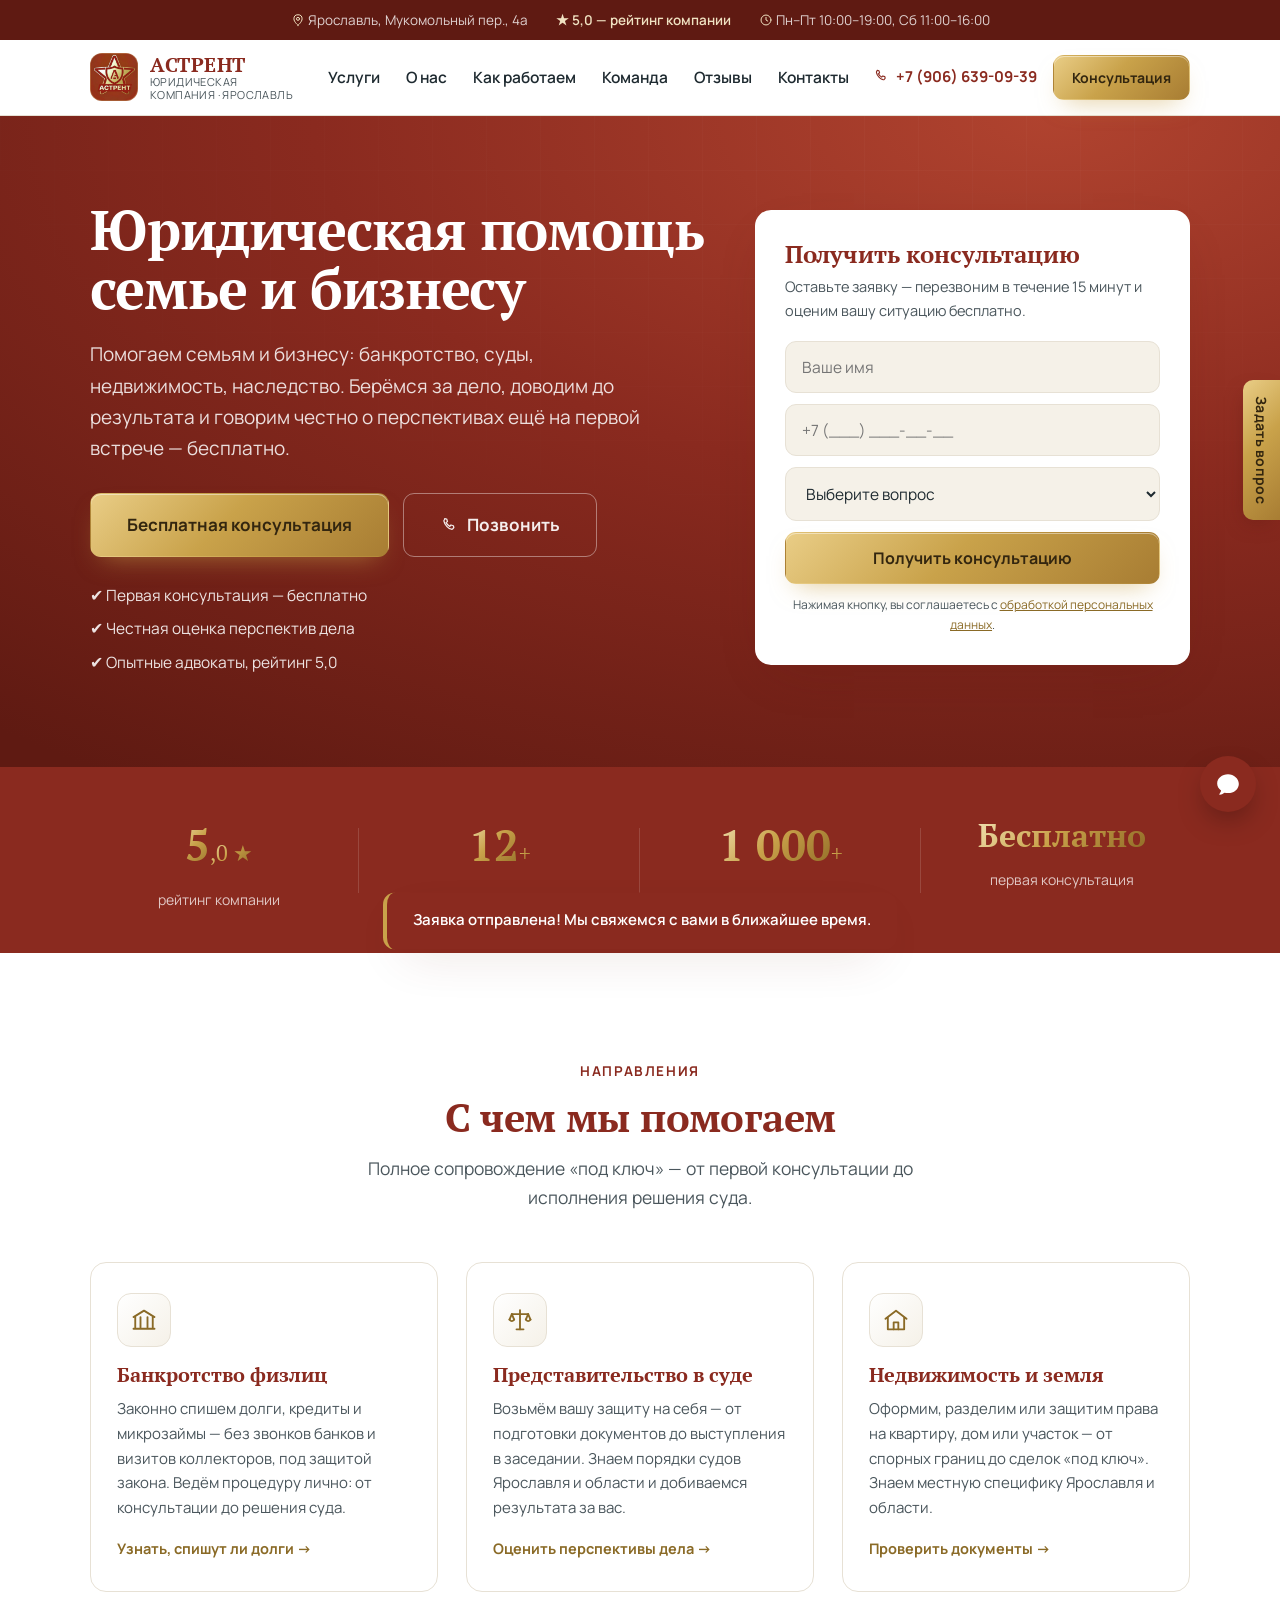
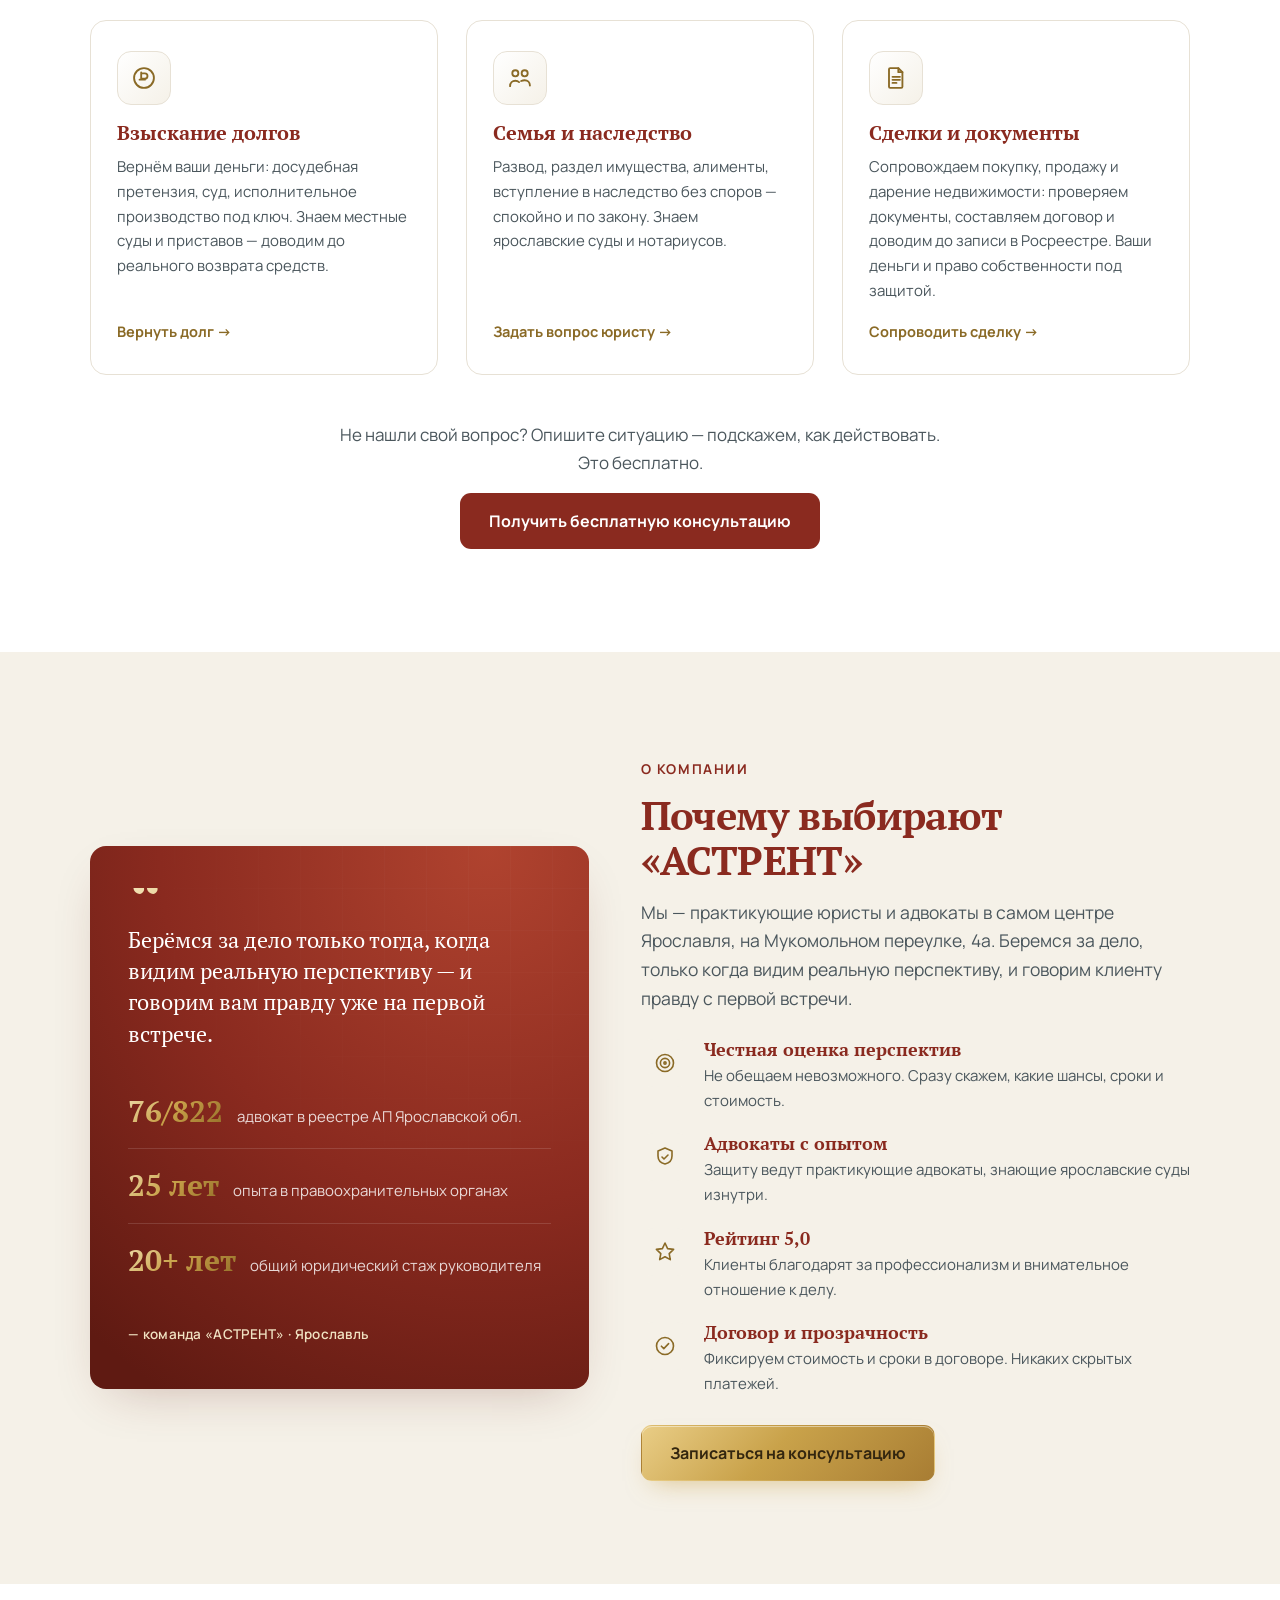
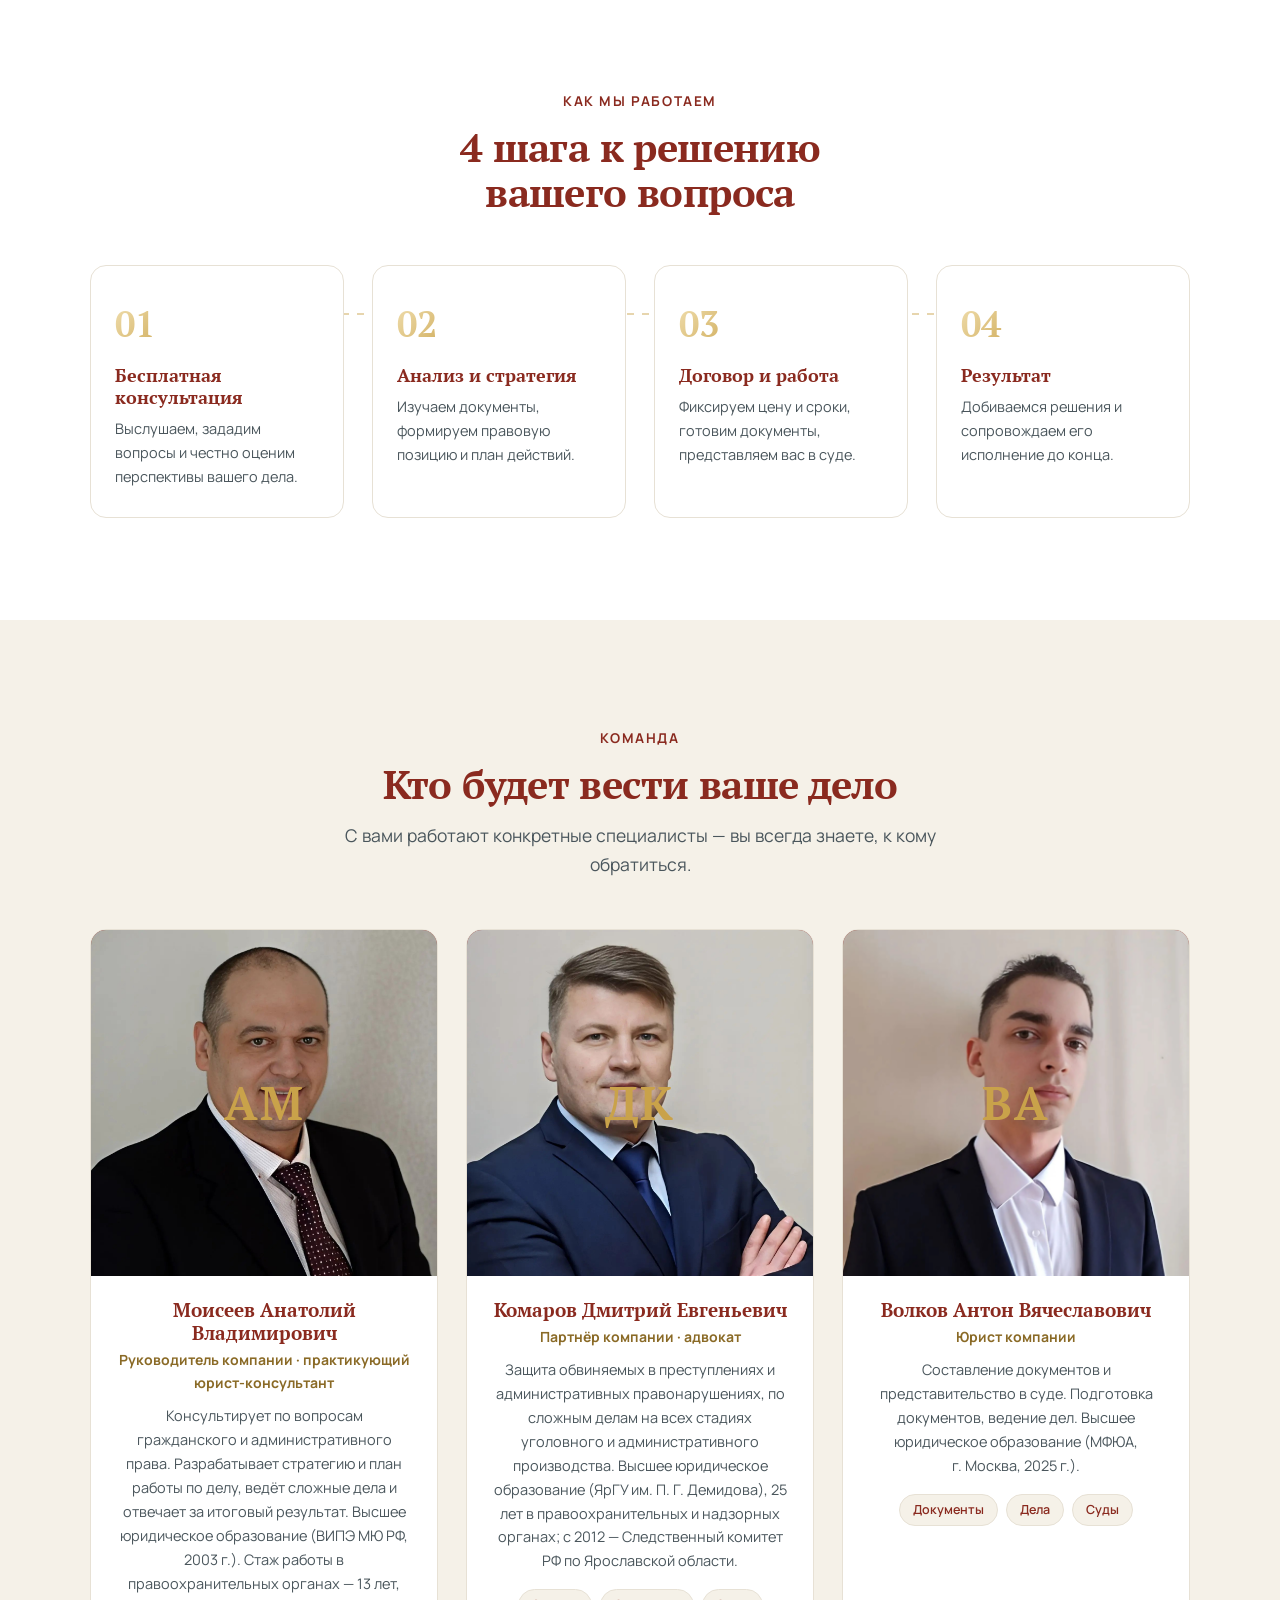
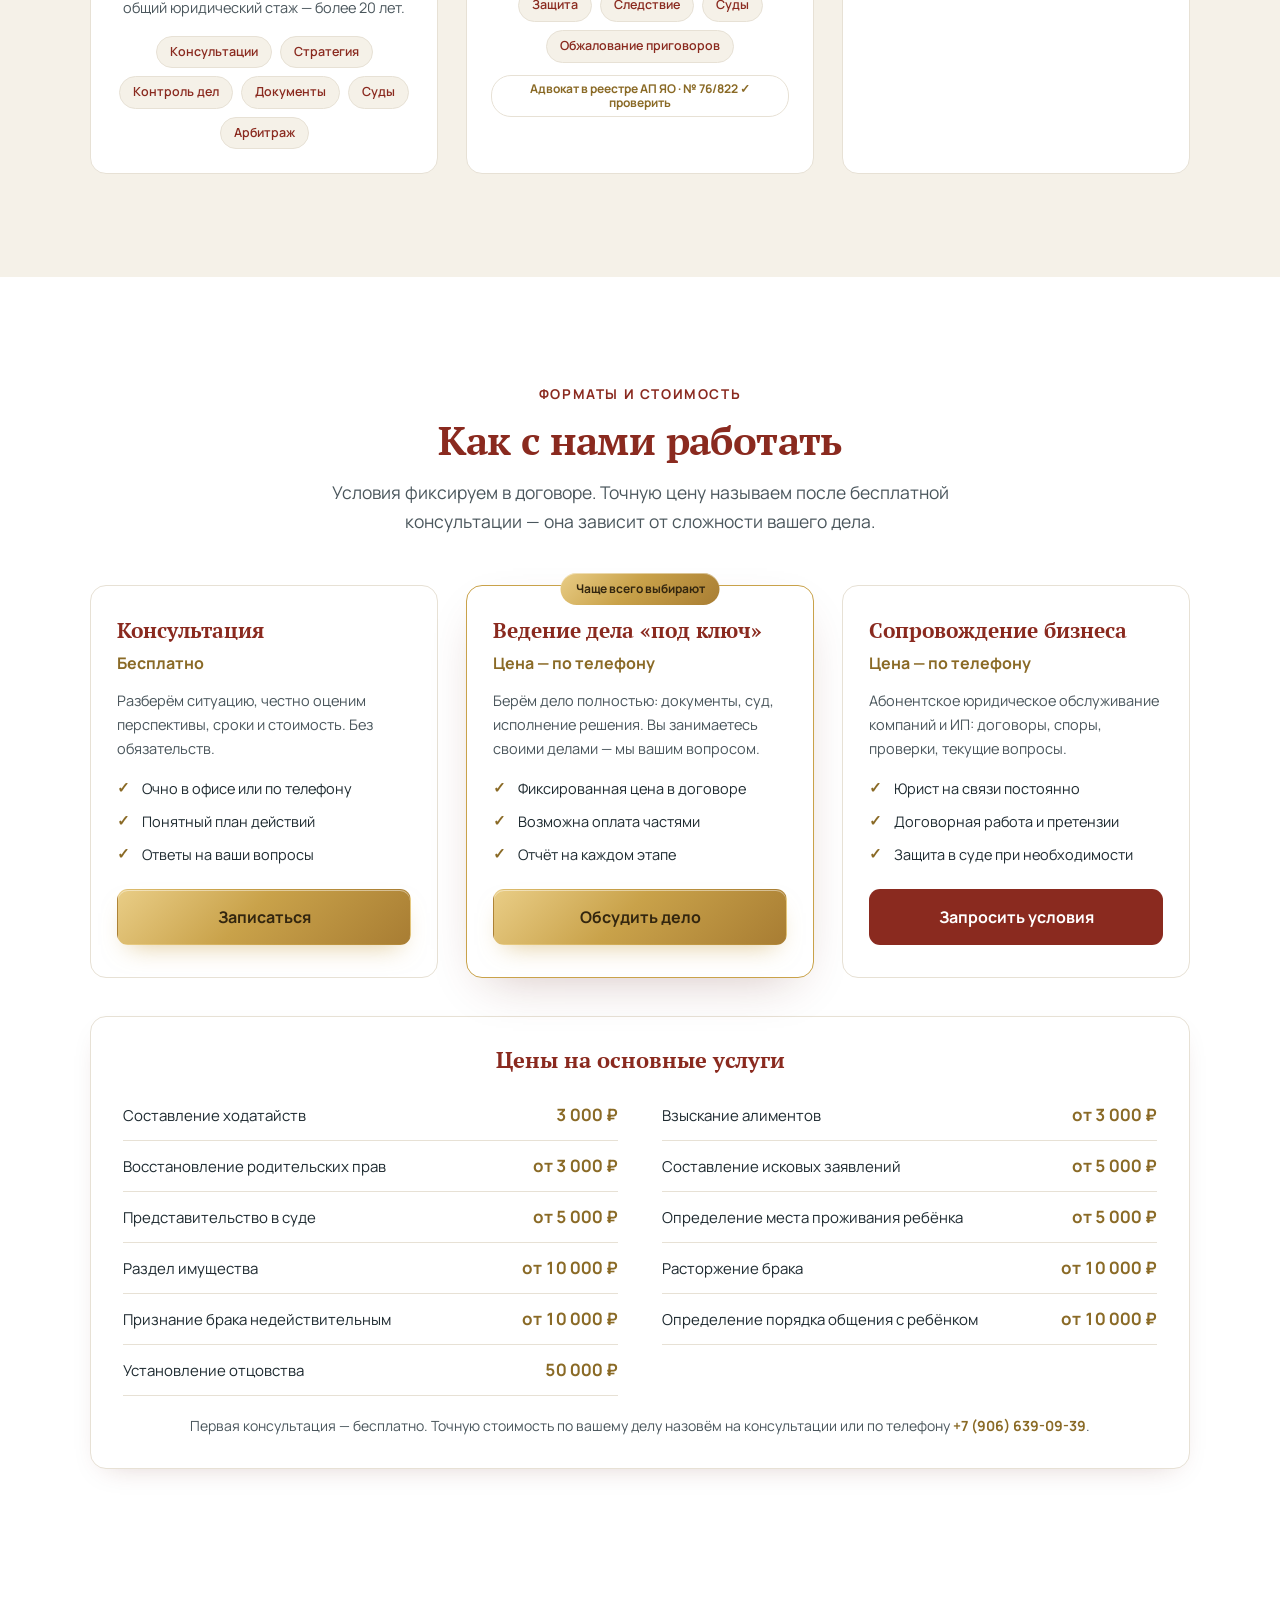
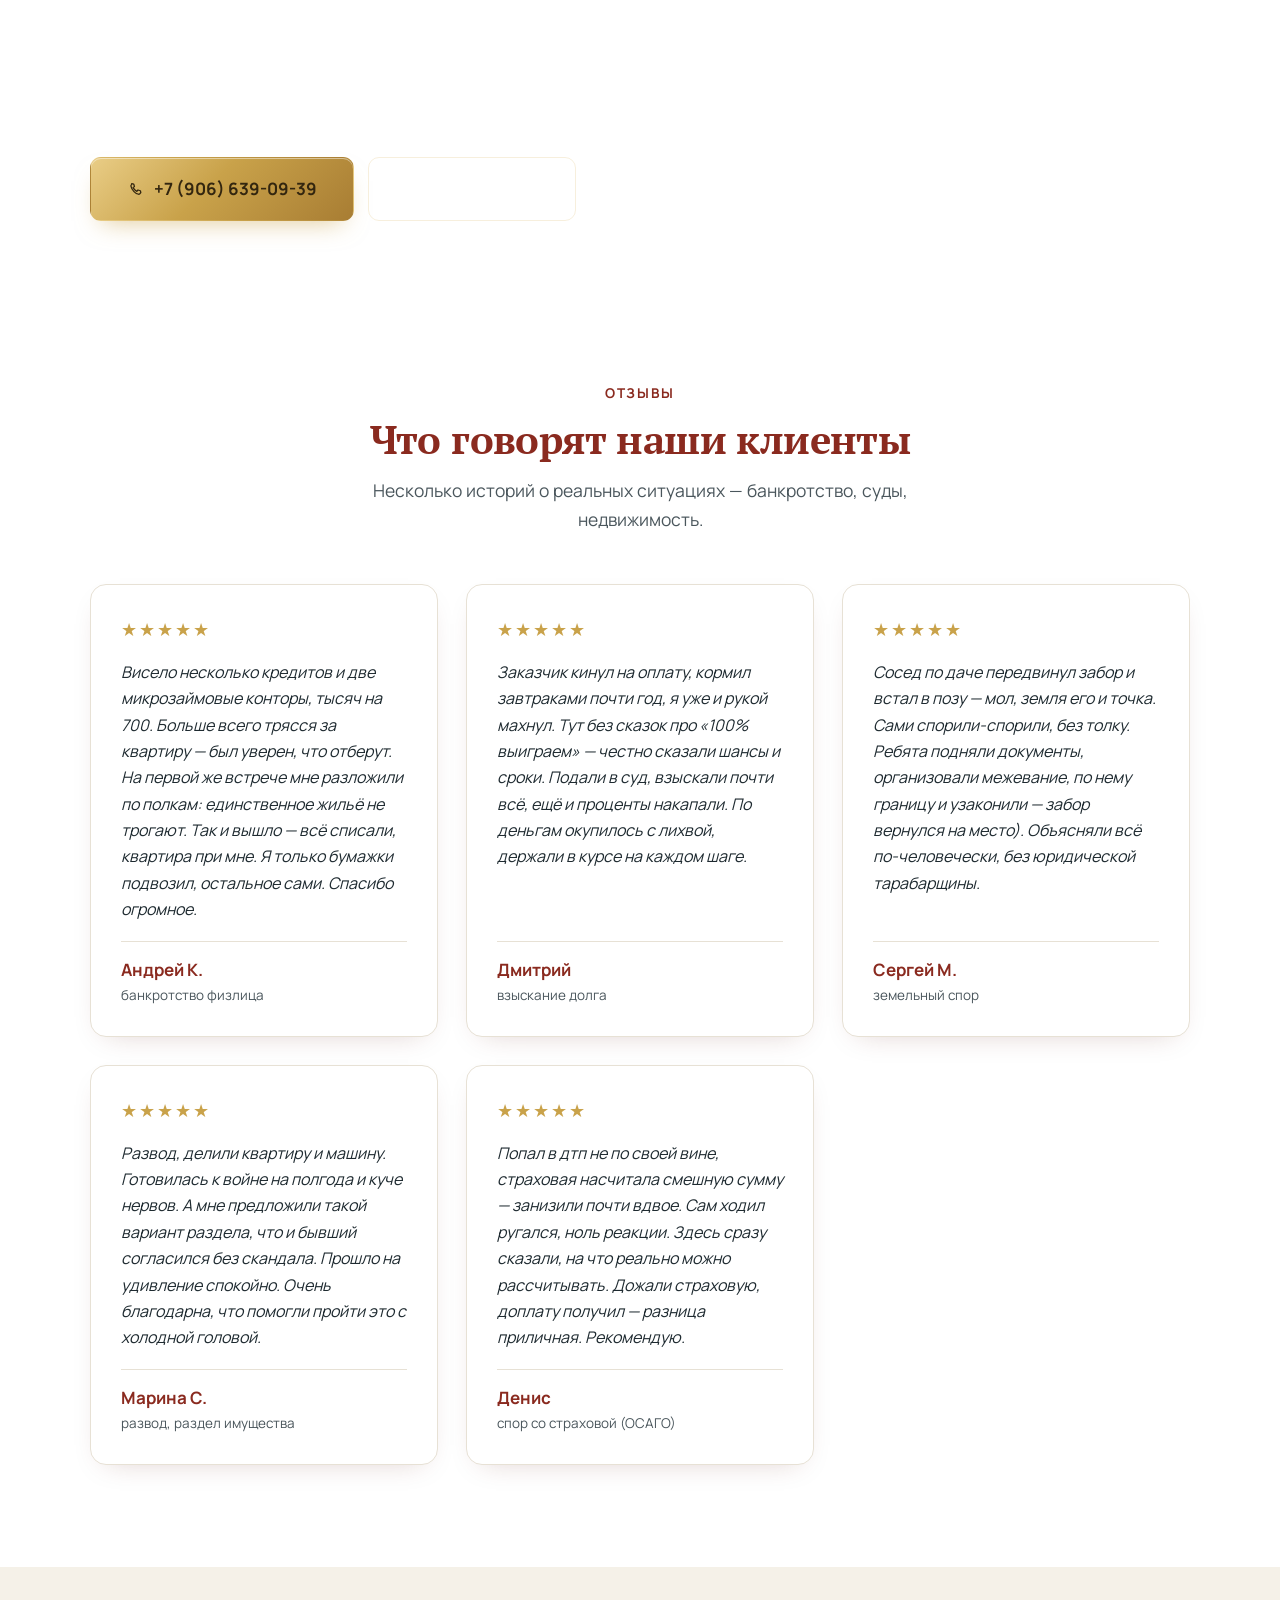
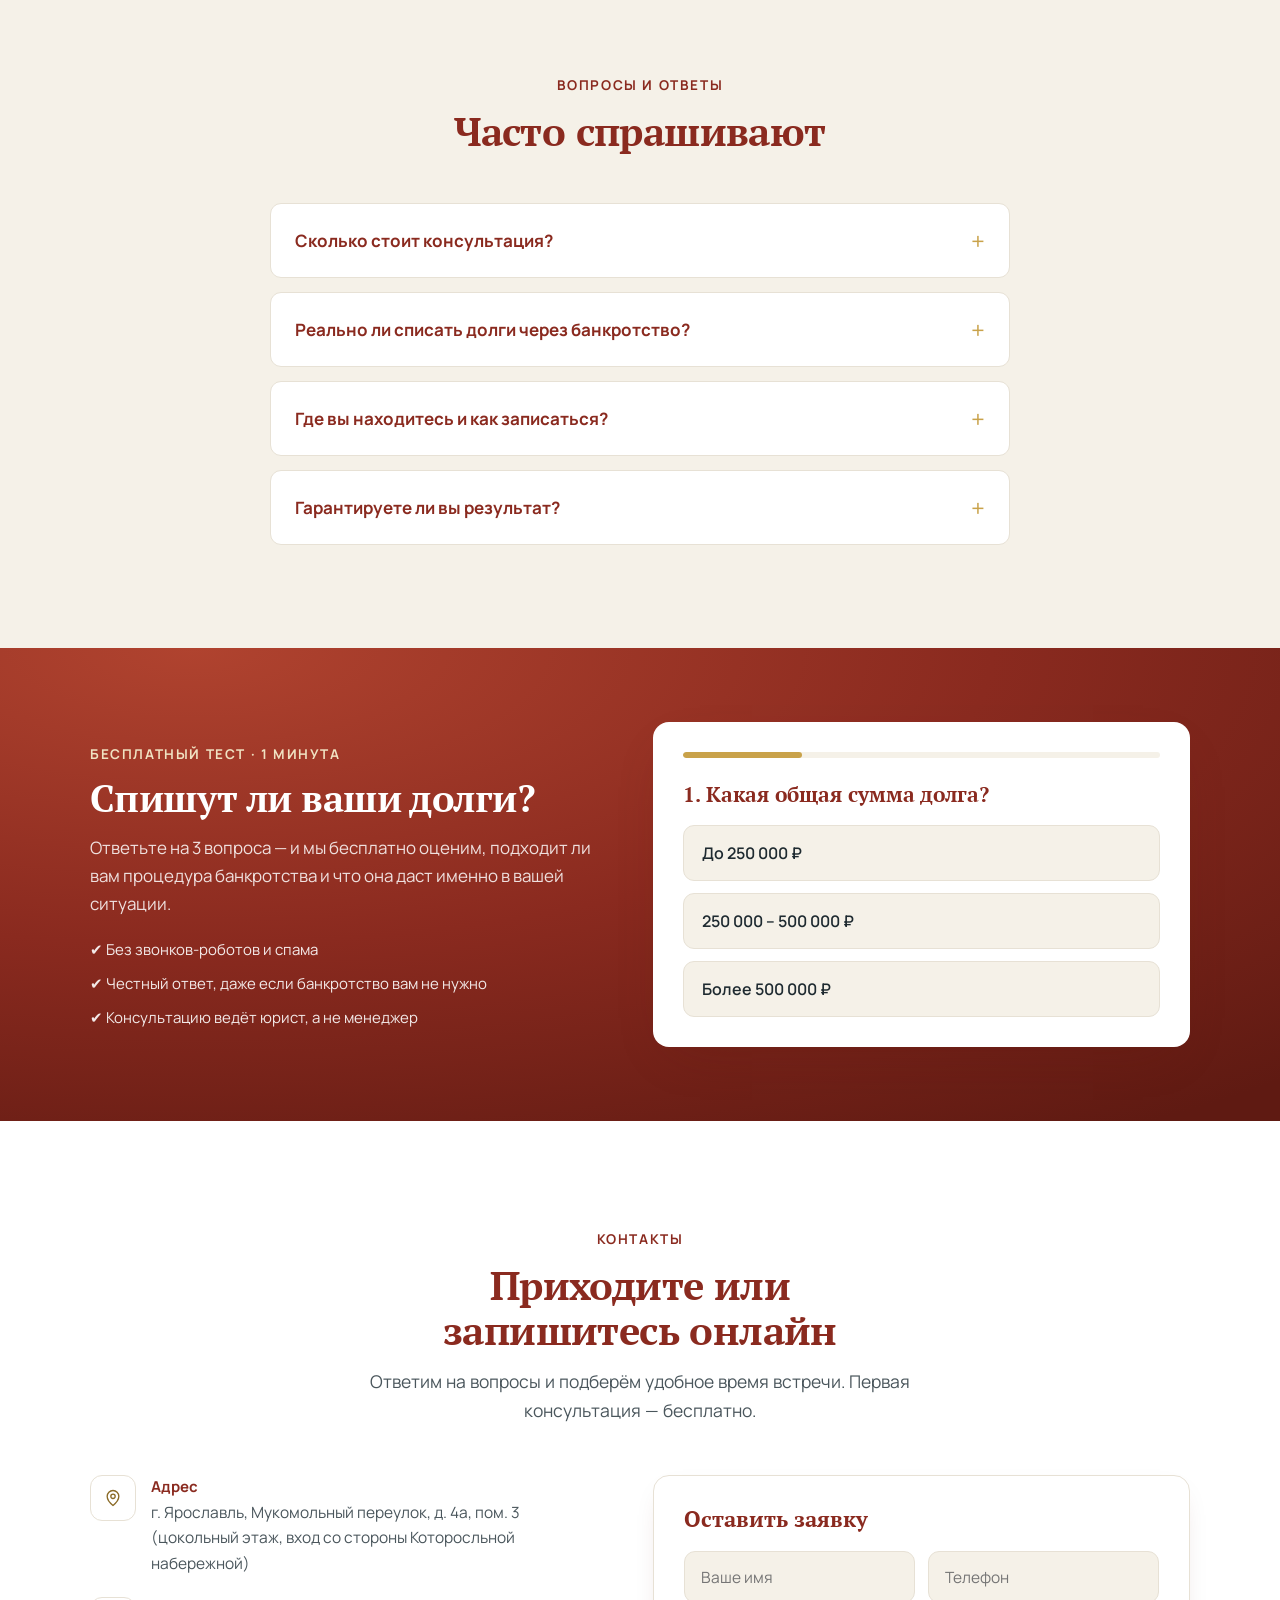
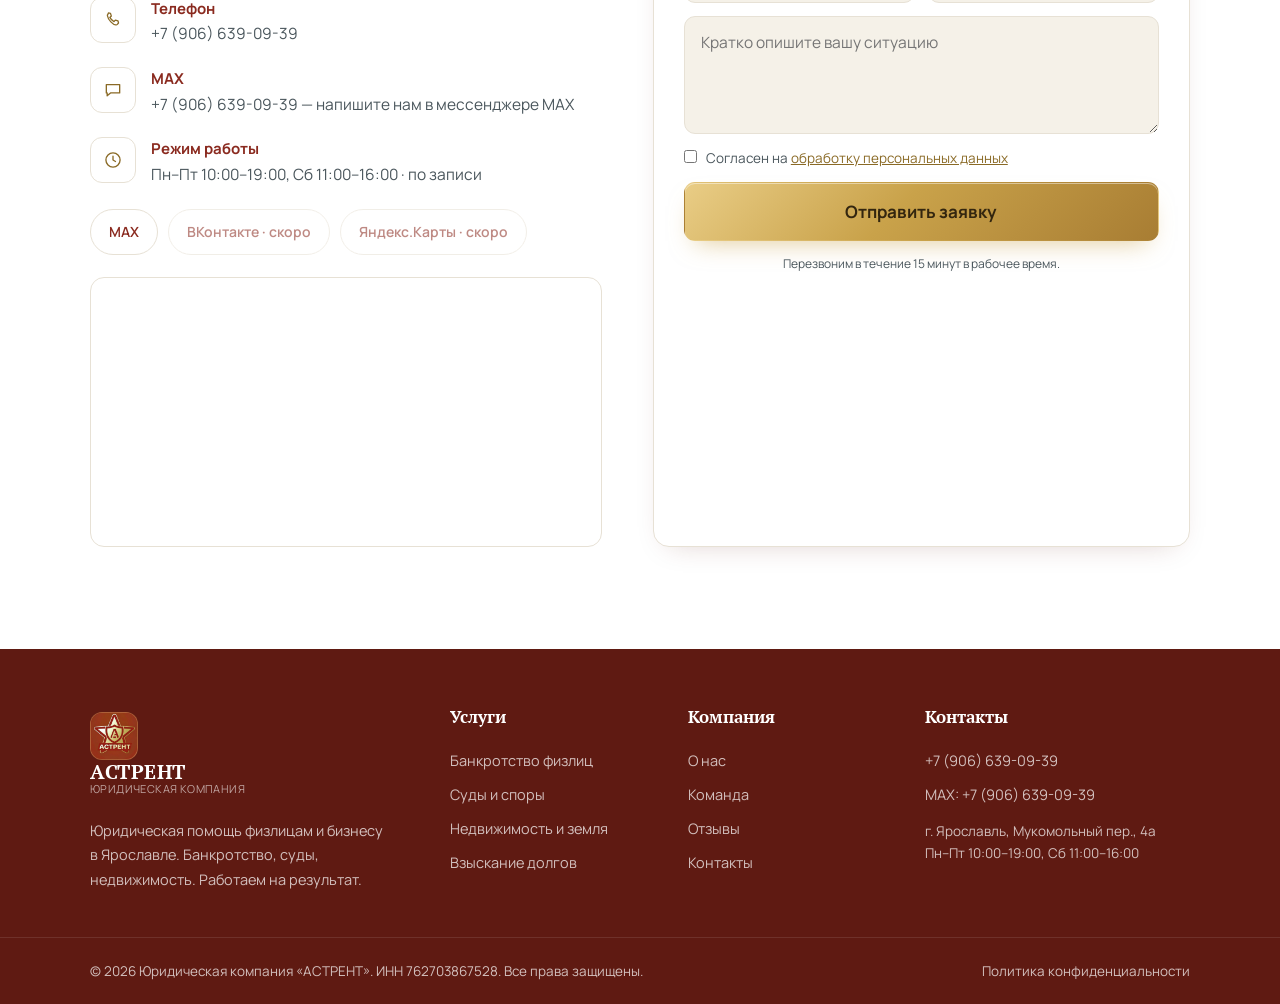
==== astrent.html @ 70c85481 "FAQ-микроразметка расширена до 8 вопросов (расширенный сниппет)" ====
<!DOCTYPE html>
<html lang="ru">
<head>
  <meta charset="UTF-8" />
  <meta name="viewport" content="width=device-width, initial-scale=1.0" />
  <title>АСТРЕНТ — Юридическая компания в Ярославле | Банкротство, суды, недвижимость</title>
  <meta name="description" content="Юридическая компания «АСТРЕНТ», Ярославль, Мукомольный пер., 4а. Банкротство физлиц, суды, недвижимость и земля. Рейтинг 5,0. Бесплатная консультация — звоните +7 (906) 639-09-39." />
  <meta name="keywords" content="юрист Ярославль, адвокат Ярославль, банкротство физических лиц Ярославль, юридическая компания АСТРЕНТ, Мукомольный переулок 4а, Которосльная набережная, юрист по недвижимости, земельные споры" />

  <meta property="og:title" content="АСТРЕНТ — Юридическая компания в Ярославле" />
  <meta property="og:description" content="Банкротство, суды, недвижимость. Рейтинг 5,0. Бесплатная консультация: +7 (906) 639-09-39." />
  <meta property="og:type" content="website" />
  <meta property="og:locale" content="ru_RU" />
  <meta property="og:site_name" content="АСТРЕНТ" />
  <meta name="theme-color" content="#8a2a1f" />
  <meta property="og:image" content="https://alamangart0011.github.io/reshenie-pro100/images/logo.png" />
  <meta property="og:url" content="https://alamangart0011.github.io/reshenie-pro100/" />
  <link rel="canonical" href="https://alamangart0011.github.io/reshenie-pro100/" />

  <link rel="icon" type="image/png" href="images/logo.png" />

  <link rel="preconnect" href="https://fonts.googleapis.com" />
  <link rel="preconnect" href="https://fonts.gstatic.com" crossorigin />
  <link href="https://fonts.googleapis.com/css2?family=PT+Serif:wght@400;700&family=Manrope:wght@400;500;600;700;800&display=swap" rel="stylesheet" />

  <style>
/* ============================================================
   АСТРЕНТ — юридическая компания, Ярославль
   Палитра: фирменный бордово-кирпичный + золото + тёплый айвори.
   Глубокий тон бренда (логотип-звезда), премиальный, не «кричащий».
   ============================================================ */

:root{
  --navy:#8a2a1f;        /* фирменный бордово-кирпичный (АСТРЕНТ) */
  --navy-2:#a5392a;      /* светлее, для градиентов */
  --navy-deep:#5f1a12;   /* самый тёмный */
  --gold:#c9a24a;        /* приглушённая латунь (акцент) */
  --gold-2:#8a6a26;      /* латунь темнее, hover */
  --gold-soft:#f0e2c2;   /* светлая латунь для текста на тёмном */
  --ink:#1e2a30;         /* тёплый тёмно-графитовый текст */
  --muted:#5d6b72;       /* приглушённый текст */
  --line:#e7e1d5;        /* тёплые разделители */
  --bg:#ffffff;
  --bg-alt:#f5f1e8;      /* тёплый айвори — мягкий для глаз */
  --max:#8a2a1f;         /* мессенджер MAX (МАХ) */
  --max-2:#5f1a12;
  --vk:#8a2a1f;          /* ВКонтакте */
  --radius:16px;
  --radius-sm:11px;
  --shadow:0 18px 50px -22px rgba(18,58,75,.30);
  --shadow-sm:0 10px 28px -16px rgba(18,58,75,.28);
  --container:1180px;
  --ease:cubic-bezier(.22,.61,.36,1);
}

*,*::before,*::after{box-sizing:border-box;margin:0;padding:0;}
html{scroll-behavior:smooth;scroll-padding-top:96px;}
body{
  font-family:'Manrope',-apple-system,BlinkMacSystemFont,'Segoe UI',Roboto,sans-serif;
  color:var(--ink);background:var(--bg);line-height:1.65;font-size:17px;
  -webkit-font-smoothing:antialiased;
}
img{max-width:100%;display:block;}
a{color:inherit;text-decoration:none;}
ul{list-style:none;}
.container{width:100%;max-width:var(--container);margin:0 auto;padding:0 24px;}
h1,h2,h3,h4{font-family:'PT Serif',Georgia,serif;line-height:1.22;color:var(--navy);font-weight:700;}
.accent{color:var(--gold);}

/* ============ Кнопки ============ */
.btn{
  display:inline-flex;align-items:center;justify-content:center;gap:9px;
  font-family:'Manrope',sans-serif;font-weight:700;font-size:16px;
  padding:14px 28px;border-radius:var(--radius-sm);border:1.5px solid transparent;
  cursor:pointer;transition:.25s var(--ease);white-space:nowrap;text-align:center;
}
.btn--gold{background:var(--gold);color:#33260f;box-shadow:0 12px 26px -12px rgba(194,149,79,.75);}
.btn--gold:hover{background:var(--gold-2);transform:translateY(-2px);}
.btn--navy{background:var(--navy);color:#fff;}
.btn--navy:hover{background:var(--navy-deep);transform:translateY(-2px);}
.btn--ghost{background:transparent;color:#fff;border-color:rgba(255,255,255,.5);}
.btn--ghost:hover{background:rgba(255,255,255,.12);border-color:#fff;}
.btn--max{background:var(--max);color:#fff;}
.btn--max:hover{background:var(--max-2);transform:translateY(-2px);}
.btn--vk{background:#0077ff;color:#fff;}
.btn--vk:hover{background:#0061d1;transform:translateY(-2px);}
.btn--sm{padding:10px 18px;font-size:14px;}
.btn--lg{padding:17px 36px;font-size:17px;}
.btn--block{width:100%;}

/* ============ Топ-полоса ============ */
.topbar{background:var(--navy-deep);color:rgba(255,255,255,.8);font-size:13.5px;}
.topbar__inner{display:flex;justify-content:center;gap:28px;padding:9px 24px;flex-wrap:wrap;}
.topbar__rating{color:var(--gold-soft);font-weight:600;}

/* ============ Шапка ============ */
.header{position:sticky;top:0;z-index:100;background:rgba(255,255,255,.93);backdrop-filter:saturate(180%) blur(12px);border-bottom:1px solid var(--line);transition:.3s;}
.header.scrolled{box-shadow:0 6px 24px -16px rgba(18,58,75,.5);}
.header__inner{display:flex;align-items:center;justify-content:space-between;gap:24px;padding:13px 24px;}

.logo{display:flex;align-items:center;gap:12px;}
.logo__mark{
  display:grid;place-items:center;width:48px;height:48px;border-radius:12px;
  background:linear-gradient(135deg,var(--navy),var(--navy-2));
  color:var(--gold);font-family:'PT Serif',serif;font-weight:700;font-size:24px;
  border:1px solid rgba(194,149,79,.45);flex-shrink:0;
}
.logo__text{display:flex;flex-direction:column;line-height:1.15;}
.logo__text strong{font-family:'PT Serif',serif;font-size:20px;color:var(--navy);}
.logo__pro{color:var(--gold);letter-spacing:.5px;}
.logo__text small{font-size:11px;color:var(--muted);letter-spacing:.4px;text-transform:uppercase;}
.logo--light .logo__text strong{color:#fff;}
.logo--light .logo__text small{color:rgba(255,255,255,.6);}

.nav{display:flex;gap:26px;}
.nav__link{font-size:15.5px;font-weight:600;color:var(--ink);position:relative;padding:6px 0;transition:.2s;}
.nav__link::after{content:"";position:absolute;left:0;bottom:0;width:0;height:2px;background:var(--gold);transition:.25s var(--ease);}
.nav__link:hover{color:var(--navy);}
.nav__link:hover::after{width:100%;}

.header__actions{display:flex;align-items:center;gap:16px;}
.header__phone{display:flex;align-items:center;gap:7px;font-weight:700;font-size:15px;color:var(--navy);white-space:nowrap;}
.header__phone:hover{color:var(--gold-2);}

.burger{display:none;flex-direction:column;justify-content:center;gap:5px;width:42px;height:42px;background:var(--bg-alt);border:1px solid var(--line);border-radius:10px;cursor:pointer;}
.burger span{display:block;width:20px;height:2px;background:var(--navy);margin:0 auto;transition:.25s;}
.burger.active span:nth-child(1){transform:translateY(7px) rotate(45deg);}
.burger.active span:nth-child(2){opacity:0;}
.burger.active span:nth-child(3){transform:translateY(-7px) rotate(-45deg);}

/* ============ Hero ============ */
.hero{position:relative;color:#fff;overflow:hidden;
  background:radial-gradient(125% 125% at 82% 0%, #b0432f 0%, var(--navy) 46%, var(--navy-deep) 100%);
}
.hero__overlay{position:absolute;inset:0;opacity:.45;
  background-image:
    linear-gradient(rgba(255,255,255,.05) 1px,transparent 1px),
    linear-gradient(90deg,rgba(255,255,255,.05) 1px,transparent 1px);
  background-size:54px 54px;mask-image:radial-gradient(120% 100% at 72% 0%,#000,transparent 75%);
}
.hero__inner{position:relative;display:grid;grid-template-columns:1.2fr .85fr;gap:56px;align-items:center;padding:84px 24px 92px;}
.hero__badge{display:inline-block;background:rgba(194,149,79,.18);border:1px solid rgba(194,149,79,.45);color:var(--gold-soft);padding:7px 16px;border-radius:30px;font-size:14px;font-weight:600;margin-bottom:22px;}
.hero__title{font-size:clamp(34px,5vw,56px);color:#fff;margin-bottom:20px;}
.hero__lead{font-size:19px;color:rgba(255,255,255,.85);max-width:560px;margin-bottom:28px;}
.hero__cta{display:flex;gap:14px;flex-wrap:wrap;margin-bottom:26px;}
.hero__points{display:flex;flex-direction:column;gap:8px;color:rgba(255,255,255,.88);font-size:15.5px;}

.hero__card{background:#fff;color:var(--ink);border-radius:var(--radius);padding:30px;box-shadow:var(--shadow);scroll-margin-top:110px;}
.hero__card-title{font-size:24px;margin-bottom:6px;}
.hero__card-sub{color:var(--muted);font-size:14.5px;margin-bottom:18px;}

/* ============ Формы ============ */
.form{display:flex;flex-direction:column;gap:13px;}
.form--compact{gap:11px;}
.form__row{display:grid;grid-template-columns:1fr 1fr;gap:13px;}
.form__input{
  width:100%;font-family:inherit;font-size:15.5px;color:var(--ink);
  padding:14px 16px;border:1.5px solid var(--line);border-radius:var(--radius-sm);
  background:var(--bg-alt);transition:.2s;
}
.form__input:focus{outline:none;border-color:var(--gold);background:#fff;box-shadow:0 0 0 4px rgba(194,149,79,.16);}
.form__textarea{resize:vertical;min-height:110px;}
.form__note{font-size:12px;color:var(--muted);text-align:center;}
.form__check{display:flex;align-items:flex-start;gap:9px;font-size:13.5px;color:var(--muted);cursor:pointer;}
.form__check input{margin-top:3px;accent-color:var(--gold);}

/* ============ Статистика ============ */
.stats{background:var(--navy);}
.stats__grid{display:grid;grid-template-columns:repeat(4,1fr);gap:24px;padding:42px 24px;}
.stat{text-align:center;color:#fff;position:relative;}
.stat:not(:last-child)::after{content:"";position:absolute;right:-12px;top:18%;height:64%;width:1px;background:rgba(255,255,255,.14);}
.stat__num{font-family:'PT Serif',serif;font-size:clamp(32px,4vw,44px);font-weight:700;color:var(--gold);}
.stat__plus{font-family:'PT Serif',serif;font-size:22px;color:var(--gold);}
.stat__label{display:block;margin-top:6px;font-size:14px;color:rgba(255,255,255,.74);}

/* ============ Секции ============ */
.section{padding:84px 0;}
.section--alt{background:var(--bg-alt);}
.section__head{text-align:center;max-width:680px;margin:0 auto 50px;}
.section__kicker{display:inline-block;color:var(--navy);font-weight:700;font-size:13.5px;letter-spacing:1.6px;text-transform:uppercase;margin-bottom:12px;}
.section__title{font-size:clamp(28px,4vw,40px);margin-bottom:15px;}
.section__sub{color:var(--muted);font-size:17.5px;}

/* ============ Карточки услуг ============ */
.cards{display:grid;grid-template-columns:repeat(3,1fr);gap:22px;}
.card{
  background:#fff;border:1px solid var(--line);border-radius:var(--radius);
  padding:30px 26px;transition:.3s var(--ease);position:relative;overflow:hidden;
  display:flex;flex-direction:column;
}
.card::before{content:"";position:absolute;left:0;top:0;height:3px;width:0;background:var(--gold);transition:.3s var(--ease);}
.card:hover{transform:translateY(-6px);box-shadow:var(--shadow);border-color:transparent;}
.card:hover::before{width:100%;}
.card__icon{font-size:34px;margin-bottom:14px;}
.card__title{font-size:20px;margin-bottom:10px;}
.card__text{color:var(--muted);font-size:15px;margin-bottom:16px;flex:1;}
.card__link{font-weight:700;font-size:14.5px;color:var(--gold-2);transition:.2s;}
.card__link:hover{color:var(--navy);}

.section__cta{text-align:center;margin-top:46px;display:flex;flex-direction:column;align-items:center;gap:16px;}
.section__cta p{color:var(--muted);font-size:17px;max-width:600px;}

/* ============ О компании ============ */
.about{display:grid;grid-template-columns:1fr 1.1fr;gap:54px;align-items:center;}
.about__panel{
  position:relative;border-radius:var(--radius);overflow:hidden;color:#fff;
  background:radial-gradient(120% 120% at 80% 0%,#b0432f 0%,var(--navy) 55%,var(--navy-deep) 100%);
  box-shadow:var(--shadow);padding:42px 38px;
}
.about__panel::before{content:"";position:absolute;inset:0;opacity:.5;
  background-image:linear-gradient(rgba(255,255,255,.05) 1px,transparent 1px),linear-gradient(90deg,rgba(255,255,255,.05) 1px,transparent 1px);
  background-size:42px 42px;mask-image:radial-gradient(120% 100% at 80% 0%,#000,transparent 72%);}
.about__quote{position:relative;display:block;font-family:'PT Serif',serif;font-size:74px;line-height:.55;height:36px;color:var(--gold);}
.about__promise{position:relative;font-family:'PT Serif',serif;font-size:22px;line-height:1.42;color:#fff;margin-bottom:26px;}
.about__facts{position:relative;display:flex;flex-direction:column;gap:0;margin-bottom:22px;}
.about__facts li{display:flex;align-items:baseline;gap:14px;border-bottom:1px solid rgba(255,255,255,.13);padding:12px 0;}
.about__facts li:last-child{border-bottom:none;}
.about__facts b{font-family:'PT Serif',serif;font-size:30px;color:var(--gold);min-width:80px;}
.about__facts span{color:rgba(255,255,255,.82);font-size:15px;}
.about__sign{position:relative;color:var(--gold-soft);font-size:13.5px;font-weight:600;letter-spacing:.3px;}
.features{display:flex;flex-direction:column;gap:20px;margin:26px 0 28px;}
.feature{display:flex;gap:15px;}
.feature__icon{font-size:24px;flex-shrink:0;width:48px;height:48px;display:grid;place-items:center;background:var(--bg-alt);border-radius:12px;}
.feature h4{font-size:18px;margin-bottom:3px;color:var(--navy);}
.feature p{color:var(--muted);font-size:15px;}

/* ============ Этапы ============ */
.steps{display:grid;grid-template-columns:repeat(4,1fr);gap:20px;}
.step{background:#fff;border:1px solid var(--line);border-radius:var(--radius);padding:28px 24px;position:relative;transition:.3s var(--ease);}
.step:hover{border-color:var(--gold);transform:translateY(-4px);box-shadow:var(--shadow-sm);}
.step__num{font-family:'PT Serif',serif;font-size:36px;color:var(--gold);font-weight:700;display:block;margin-bottom:12px;}
.step__title{font-size:18px;margin-bottom:8px;}
.step__text{color:var(--muted);font-size:14.5px;}

/* ============ Команда ============ */
.team{display:grid;grid-template-columns:repeat(3,1fr);gap:26px;}
.member{background:#fff;border:1px solid var(--line);border-radius:var(--radius);padding:34px 26px 28px;text-align:center;transition:.3s var(--ease);}
.member:hover{transform:translateY(-5px);box-shadow:var(--shadow);border-color:transparent;}
.member__ava{
  width:88px;height:88px;margin:0 auto 18px;border-radius:50%;
  background:linear-gradient(135deg,var(--navy),var(--navy-2));
  display:grid;place-items:center;border:2px solid rgba(194,149,79,.5);
  box-shadow:inset 0 0 0 1px rgba(233,217,187,.25),inset 0 0 0 5px rgba(194,149,79,.12),0 12px 26px -14px rgba(18,58,75,.6);
}
.member:hover .member__ava{box-shadow:inset 0 0 0 1px rgba(233,217,187,.32),inset 0 0 0 5px rgba(194,149,79,.16),0 16px 32px -12px rgba(13,42,55,.7);}
.member__ava span{font-size:32px;line-height:1;}
.member__ava--mono span{font-family:'PT Serif',serif;font-weight:700;font-size:30px;color:var(--gold);letter-spacing:1.5px;}
.member__ava--icon svg{width:42px;height:42px;fill:none;stroke:var(--gold-soft);stroke-width:1.6;stroke-linecap:round;stroke-linejoin:round;}
.member__name{font-size:19px;margin-bottom:4px;}
.member__role{color:var(--gold-2);font-weight:700;font-size:14px;margin-bottom:10px;}
.member__desc{color:var(--muted);font-size:14.5px;margin-bottom:16px;}
.member__tags{display:flex;flex-wrap:wrap;gap:8px;justify-content:center;}
.member__tags li{background:var(--bg-alt);border:1px solid var(--line);border-radius:20px;padding:5px 13px;font-size:12.5px;font-weight:600;color:var(--navy);}

/* ============ CTA баннер ============ */
.cta-banner{background:linear-gradient(120% 120% at 80% 0%,#b0432f,var(--navy-deep));color:#fff;}
.cta-banner__inner{display:flex;align-items:center;justify-content:space-between;gap:30px;padding:54px 24px;flex-wrap:wrap;}
.cta-banner__title{color:#fff;font-size:clamp(24px,3vw,34px);margin-bottom:8px;}
.cta-banner__sub{color:rgba(255,255,255,.82);font-size:17px;max-width:520px;}
.cta-banner__actions{display:flex;gap:14px;flex-wrap:wrap;}

/* ============ Отзывы ============ */
.reviews{display:grid;grid-template-columns:repeat(3,1fr);gap:24px;align-items:stretch;}
.review{background:#fff;border:1px solid var(--line);border-radius:var(--radius);padding:30px;box-shadow:var(--shadow-sm);display:flex;flex-direction:column;}
.review__stars{color:var(--gold);font-size:18px;letter-spacing:2px;margin-bottom:14px;}
.review blockquote{font-size:16px;color:var(--ink);font-style:italic;margin-bottom:18px;flex:1;}
.review figcaption{display:flex;flex-direction:column;border-top:1px solid var(--line);padding-top:14px;}
.review figcaption strong{color:var(--navy);}
.review figcaption span{font-size:13.5px;color:var(--muted);}
.review--cta{background:var(--navy);color:#fff;justify-content:center;align-items:center;text-align:center;gap:6px;}
.review--cta .review__big{font-family:'PT Serif',serif;font-size:64px;font-weight:700;color:var(--gold);line-height:1;}
.review--cta .review__big span{font-size:30px;}
.review--cta p{color:rgba(255,255,255,.8);font-size:15px;margin-bottom:8px;}

/* ============ FAQ ============ */
.faq{max-width:820px;}
.accordion{display:flex;flex-direction:column;gap:14px;}
.acc{background:#fff;border:1px solid var(--line);border-radius:var(--radius-sm);overflow:hidden;}
.acc__head{
  width:100%;display:flex;justify-content:space-between;align-items:center;gap:16px;
  background:none;border:none;cursor:pointer;text-align:left;
  font-family:'Manrope',sans-serif;font-weight:700;font-size:17px;color:var(--navy);
  padding:20px 24px;transition:.2s;
}
.acc__head:hover{color:var(--gold-2);}
.acc__icon{font-size:24px;color:var(--gold);flex-shrink:0;transition:.25s;font-weight:400;}
.acc.open .acc__icon{transform:rotate(45deg);}
.acc__body{max-height:0;overflow:hidden;transition:max-height .3s var(--ease);}
.acc__body p{padding:0 24px 22px;color:var(--muted);font-size:15.5px;}

/* ============ Контакты ============ */
.contacts{display:grid;grid-template-columns:1fr 1.05fr;gap:40px;}
.contacts__list{display:flex;flex-direction:column;gap:20px;margin-bottom:22px;}
.contacts__list li{display:flex;gap:15px;}
.contacts__ic{font-size:21px;width:46px;height:46px;display:grid;place-items:center;background:#fff;border:1px solid var(--line);border-radius:12px;flex-shrink:0;}
.contacts__list strong{color:var(--navy);display:block;font-size:15px;}
.contacts__list p{color:var(--muted);font-size:15.5px;}
.contacts__list a:hover{color:var(--gold-2);}
.contacts__socials{display:flex;gap:10px;flex-wrap:wrap;margin-bottom:22px;}
.soc{padding:10px 18px;background:#fff;border:1px solid var(--line);border-radius:30px;font-weight:600;font-size:14px;color:var(--navy);transition:.2s;}
.soc:hover{transform:translateY(-2px);box-shadow:var(--shadow-sm);}
.soc--stub{opacity:.55;cursor:not-allowed;}
.soc--stub:hover{transform:none;box-shadow:none;background:#fff;color:var(--navy);border-color:var(--line);}
.soc--max:hover{background:var(--max);color:#fff;border-color:var(--max);}
.soc--vk:hover{background:var(--vk);color:#fff;border-color:var(--vk);}
.soc--2gis:hover{background:#00b956;color:#fff;border-color:#00b956;}
.contacts__map{border-radius:14px;overflow:hidden;border:1px solid var(--line);}
.contacts__form{background:#fff;border:1px solid var(--line);border-radius:var(--radius);padding:30px;box-shadow:var(--shadow-sm);}
.contacts__form-title{font-size:22px;margin-bottom:18px;}

/* ============ Подвал ============ */
.footer{background:var(--navy-deep);color:rgba(255,255,255,.72);padding-top:58px;}
.footer__inner{display:grid;grid-template-columns:1.6fr 1fr 1fr 1.3fr;gap:34px;padding-bottom:44px;}
.footer__about{margin-top:18px;font-size:14.5px;line-height:1.7;max-width:300px;}
.footer__title{color:#fff;font-size:17px;margin-bottom:16px;}
.footer__col a{display:block;color:rgba(255,255,255,.72);font-size:14.5px;padding:5px 0;transition:.2s;}
.footer__col a:hover{color:var(--gold);}
.footer__small{font-size:13.5px;margin-top:8px;}
.footer__bottom{border-top:1px solid rgba(255,255,255,.1);}
.footer__bottom-inner{display:flex;justify-content:space-between;gap:16px;padding:22px 24px;font-size:13.5px;flex-wrap:wrap;}
.footer__bottom a:hover{color:var(--gold);}

/* ============ Плавающие кнопки ============ */
.fab{position:fixed;right:24px;bottom:88px;width:56px;height:56px;border-radius:50%;display:grid;place-items:center;color:#fff;z-index:95;box-shadow:0 12px 30px -8px rgba(0,0,0,.4);transition:.25s var(--ease);}
.fab--max{background:var(--max);animation:pulse 2.4s infinite;}
.fab--max:hover{transform:scale(1.08);background:var(--max-2);}
@keyframes pulse{0%{box-shadow:0 0 0 0 rgba(201,162,74,.5);}70%{box-shadow:0 0 0 16px rgba(201,162,74,0);}100%{box-shadow:0 0 0 0 rgba(201,162,74,0);}}

.to-top{position:fixed;right:24px;bottom:24px;width:50px;height:50px;border-radius:50%;background:var(--navy);color:var(--gold);border:1px solid rgba(194,149,79,.4);font-size:20px;cursor:pointer;opacity:0;visibility:hidden;transform:translateY(12px);transition:.3s var(--ease);z-index:90;box-shadow:var(--shadow-sm);}
.to-top.show{opacity:1;visibility:visible;transform:translateY(0);}
.to-top:hover{background:var(--gold);color:var(--navy);}

/* ============ Мобильная панель ============ */
.mobilebar{display:none;position:fixed;left:0;right:0;bottom:0;z-index:96;gap:1px;background:var(--line);box-shadow:0 -8px 24px -12px rgba(0,0,0,.3);}
.mobilebar__btn{flex:1;text-align:center;padding:15px 10px;background:#fff;color:var(--navy);font-weight:700;font-size:15px;}
.mobilebar__btn--accent{background:var(--gold);color:#33260f;}

/* ============ Тост ============ */
.toast{position:fixed;left:50%;bottom:30px;transform:translate(-50%,140%);background:var(--navy);color:#fff;padding:16px 26px;border-radius:12px;font-weight:600;font-size:15px;box-shadow:var(--shadow);z-index:200;transition:.4s var(--ease);border-left:4px solid var(--gold);max-width:90vw;text-align:center;}
.toast.show{transform:translate(-50%,0);}

/* ============ Анимация появления ============ */
.reveal{opacity:0;transform:translateY(26px);transition:.7s var(--ease);}
.reveal.in{opacity:1;transform:none;}
@media (prefers-reduced-motion:reduce){.reveal{opacity:1;transform:none;transition:none;}.fab--max{animation:none;}}

/* ============ Адаптив ============ */
@media (max-width:1024px){
  .hero__inner{grid-template-columns:1fr;gap:38px;}
  .hero__card{max-width:460px;}
  .cards{grid-template-columns:repeat(2,1fr);}
  .steps{grid-template-columns:repeat(2,1fr);}
  .team{grid-template-columns:repeat(3,1fr);gap:18px;}
  .about{grid-template-columns:1fr;}
  .footer__inner{grid-template-columns:1fr 1fr;}
}
@media (max-width:860px){
  .nav{position:fixed;inset:0 0 0 auto;width:min(80vw,320px);flex-direction:column;background:#fff;padding:90px 30px 30px;gap:8px;transform:translateX(100%);transition:.3s var(--ease);box-shadow:var(--shadow);z-index:99;}
  .nav.open{transform:none;}
  .nav__link{font-size:18px;padding:12px 0;border-bottom:1px solid var(--line);}
  .burger{display:flex;}
  .header__phone{display:none;}
  .topbar{display:none;}
  .mobilebar{display:flex;}
  .fab--max{bottom:84px;}
  .to-top{bottom:84px;right:16px;}
}
@media (max-width:640px){
  body{font-size:16px;}
  .section{padding:56px 0;}
  .cards,.steps,.reviews,.team,.stats__grid,.contacts,.form__row{grid-template-columns:1fr;}
  .team{gap:18px;}
  .stat:not(:last-child)::after{display:none;}
  .stats__grid{gap:28px;}
  .hero__inner{padding:52px 24px 60px;}
  .hero__cta .btn{flex:1;}
  .cta-banner__inner,.footer__inner{grid-template-columns:1fr;}
  .header__actions .btn--sm{display:none;}
  .section__head{margin-bottom:34px;}
  body{padding-bottom:54px;} /* место под мобильную панель */
}

/* ============ Форматы работы ============ */
.plans{display:grid;grid-template-columns:repeat(3,1fr);gap:22px;align-items:stretch;}
.plan{background:#fff;border:1px solid var(--line);border-radius:var(--radius);padding:32px 26px;display:flex;flex-direction:column;position:relative;transition:.3s var(--ease);}
.plan:hover{transform:translateY(-5px);box-shadow:var(--shadow);}
.plan--featured{border:1.5px solid var(--gold);box-shadow:var(--shadow);}
.plan__badge{position:absolute;top:-13px;left:50%;transform:translateX(-50%);background:var(--gold);color:#33260f;font-weight:700;font-size:12px;padding:6px 15px;border-radius:20px;white-space:nowrap;}
.plan__title{font-size:21px;margin-bottom:6px;}
.plan__price{color:var(--gold-2);font-weight:700;font-size:16px;margin-bottom:13px;}
.plan__desc{color:var(--muted);font-size:14.5px;margin-bottom:16px;}
.plan__list{display:flex;flex-direction:column;gap:9px;margin-bottom:22px;flex:1;}
.plan__list li{position:relative;padding-left:25px;color:var(--ink);font-size:14.5px;}
.plan__list li::before{content:"✓";position:absolute;left:0;top:-1px;color:var(--gold-2);font-weight:700;}

/* ============ Квиз ============ */
.quiz{background:radial-gradient(125% 125% at 15% 0%,#b0432f 0%,var(--navy) 50%,var(--navy-deep) 100%);color:#fff;padding:74px 0;}
.quiz__inner{display:grid;grid-template-columns:1fr 1.05fr;gap:48px;align-items:center;}
.quiz__title{color:#fff;font-size:clamp(26px,3.4vw,38px);margin-bottom:14px;}
.quiz__sub{color:rgba(255,255,255,.85);font-size:17px;margin-bottom:20px;}
.quiz__points{display:flex;flex-direction:column;gap:9px;color:rgba(255,255,255,.9);font-size:15px;}
.quiz__box{background:#fff;color:var(--ink);border-radius:var(--radius);padding:30px;box-shadow:var(--shadow);min-height:320px;display:flex;flex-direction:column;}
.quiz__progress{height:6px;background:var(--bg-alt);border-radius:6px;overflow:hidden;margin-bottom:24px;}
.quiz__bar{display:block;height:100%;width:25%;background:var(--gold);border-radius:6px;transition:width .35s var(--ease);}
.quiz__steps{flex:1;}
.quiz__step{display:none;}
.quiz__step.is-active{display:block;animation:quizfade .35s var(--ease);}
@keyframes quizfade{from{opacity:0;transform:translateY(8px);}to{opacity:1;transform:none;}}
.quiz__q{font-size:21px;margin-bottom:18px;color:var(--navy);}
.quiz__opts{display:flex;flex-direction:column;gap:12px;}
.quiz__opt{text-align:left;background:var(--bg-alt);border:1.5px solid var(--line);border-radius:var(--radius-sm);padding:16px 18px;font-family:inherit;font-size:16px;font-weight:600;color:var(--ink);cursor:pointer;transition:.2s;}
.quiz__opt:hover{border-color:var(--gold);background:#fff;transform:translateX(4px);}
.quiz__result{text-align:center;}
.quiz__result-ic{width:60px;height:60px;border-radius:50%;background:var(--gold);color:#fff;font-size:30px;display:grid;place-items:center;margin:0 auto 16px;}
.quiz__result-text{color:var(--muted);font-size:15.5px;margin-bottom:20px;}
.quiz__back{align-self:flex-start;margin-top:16px;background:none;border:none;color:var(--muted);font-family:inherit;font-size:14px;font-weight:600;cursor:pointer;}
.quiz__back:hover{color:var(--navy);}
.quiz__back[hidden]{display:none;}

@media(max-width:900px){.plans{grid-template-columns:1fr;}}
@media(max-width:860px){.quiz__inner{grid-template-columns:1fr;gap:32px;}}

/* АСТРЕНТ: логотип-звезда */
.logo__mark svg{width:27px;height:27px;}
.logo__word{letter-spacing:.5px;}


/* ============================================================
   ПРЕМИУМ-АПГРЕЙД (дизайн-воркфлоу, 48 агентов):
   металл-золото на крупном, тёплые тени, читаемый текст,
   типографика, fluid-ритм, золотые SVG-иконки вместо эмодзи.
   ============================================================ */
:root{
  --muted:#4a565c;
  --shadow:0 18px 50px -22px rgba(95,26,18,.30);
  --shadow-sm:0 10px 28px -16px rgba(95,26,18,.26);
  --gold-grad:linear-gradient(135deg,#e9cd86,#c9a24a 45%,#a87d33);
  --gold-sheen:linear-gradient(135deg,#f3e3b6,#c9a24a 46%,#8f6a26);
  --section-y:clamp(56px,8vw,104px);
  --gutter:clamp(20px,5vw,40px);
  --gap:clamp(18px,2.2vw,28px);
  --gap-lg:clamp(32px,4vw,54px);
}
.section{padding:var(--section-y) 0;}
.container{padding-left:var(--gutter);padding-right:var(--gutter);}
.cards,.team,.reviews,.plans,.steps{gap:var(--gap);}
.about,.contacts,.hero__inner,.quiz__inner{gap:var(--gap-lg);}
.hero__title{letter-spacing:-.02em;line-height:1.07;text-wrap:balance;}
.section__title,.cta-banner__title,.quiz__title{letter-spacing:-.015em;line-height:1.13;text-wrap:balance;}
.section__sub{max-width:58ch;margin-left:auto;margin-right:auto;}
.about__content .section__sub{max-width:48ch;margin-left:0;margin-right:0;}
.acc__body p{max-width:68ch;}
.stat__num,.stat__plus,.about__facts b,.review__big,.about__quote,.step__num{
  background:var(--gold-sheen);-webkit-background-clip:text;background-clip:text;
  -webkit-text-fill-color:transparent;color:var(--gold);
  font-variant-numeric:lining-nums tabular-nums;font-feature-settings:'lnum' 1,'tnum' 1;
}
.btn--gold{background:var(--gold-grad);color:#33260f;
  box-shadow:0 12px 26px -12px rgba(201,162,74,.6),inset 0 1px 0 rgba(255,255,255,.45);}
.btn--gold:hover{background:var(--gold-sheen);transform:translateY(-2px);
  box-shadow:0 16px 30px -12px rgba(201,162,74,.72),inset 0 1px 0 rgba(255,255,255,.5);}
.plan__badge{background:var(--gold-grad);box-shadow:inset 0 1px 0 rgba(255,255,255,.45);}
.btn--ghost{border-color:rgba(255,255,255,.4);color:rgba(255,255,255,.92);}
.member__ava{box-shadow:inset 0 0 0 1px rgba(240,226,194,.25),inset 0 0 0 5px rgba(201,162,74,.12),0 12px 26px -14px rgba(95,26,18,.55);}
.member:hover .member__ava{box-shadow:inset 0 0 0 1px rgba(240,226,194,.32),inset 0 0 0 5px rgba(201,162,74,.16),0 16px 32px -12px rgba(95,26,18,.62);}
.header.scrolled{box-shadow:0 6px 24px -16px rgba(95,26,18,.5);}
/* SVG-иконки вместо эмодзи */
.card__icon{width:54px;height:54px;border-radius:14px;background:linear-gradient(135deg,#fff,var(--bg-alt));border:1px solid var(--line);display:grid;place-items:center;margin-bottom:16px;}
.card__icon svg{width:28px;height:28px;}
.card__icon svg,.feature__icon svg,.contacts__ic svg{fill:none;stroke:var(--gold-2);stroke-width:1.6;stroke-linecap:round;stroke-linejoin:round;}
.feature__icon svg{width:24px;height:24px;}
.contacts__ic svg{width:20px;height:20px;}
.topbar svg{width:14px;height:14px;fill:none;stroke:var(--gold-soft);stroke-width:1.7;stroke-linecap:round;stroke-linejoin:round;vertical-align:-2px;}
.i-ic{width:1.05em;height:1.05em;fill:none;stroke:currentColor;stroke-width:1.7;stroke-linecap:round;stroke-linejoin:round;vertical-align:-2px;display:inline-block;}
@media (prefers-reduced-motion:no-preference){.card:hover .card__icon{transform:translateY(-2px);transition:.25s var(--ease);}}

/* Квиз-калькулятор: обязательные расходы */
.quiz__calc{background:var(--bg-alt);border:1px solid var(--line);border-radius:12px;padding:15px 18px;margin-bottom:18px;text-align:left;}
.quiz__calc-row{display:flex;justify-content:space-between;gap:12px;font-size:14px;color:var(--ink);padding:6px 0;}
.quiz__calc-row span{color:var(--muted);}
.quiz__calc-row b{font-variant-numeric:lining-nums tabular-nums;white-space:nowrap;}
.quiz__calc-row--total{border-top:1px solid var(--line);margin-top:4px;padding-top:10px;font-weight:700;}
.quiz__calc-row--total b{color:var(--gold-2);font-size:16px;}
.quiz__calc-note{font-size:11.5px;color:var(--muted);margin-top:8px;line-height:1.5;}

/* Команда с фото (Анатолий прислал фото руководителя и адвоката) */
.member{padding:0 0 24px;overflow:hidden;}
.member__photo{width:100%;aspect-ratio:1/1;background:linear-gradient(140deg,var(--navy),var(--navy-2));background-size:cover;background-position:center 20%;}
.member__photo--icon{display:grid;place-items:center;}
.member__photo--icon svg{width:62px;height:62px;fill:none;stroke:var(--gold-soft);stroke-width:1.4;stroke-linecap:round;stroke-linejoin:round;}
.member figcaption{padding:22px 24px 0;}
/* Модалка обратного звонка + прогресс прокрутки */
.scrollbar{position:fixed;top:0;left:0;height:3px;width:0;background:var(--gold-grad);z-index:300;transition:width .08s linear;}
.modal{position:fixed;inset:0;z-index:400;display:grid;place-items:center;padding:20px;}
.modal[hidden]{display:none;}
.modal__backdrop{position:absolute;inset:0;background:rgba(13,42,55,.55);}
.modal__box{position:relative;background:#fff;border-radius:var(--radius);padding:30px;max-width:380px;width:100%;box-shadow:var(--shadow);animation:modalin .3s var(--ease);}
@keyframes modalin{from{opacity:0;transform:translateY(16px)}to{opacity:1;transform:none}}
.modal__x{position:absolute;top:8px;right:14px;background:none;border:none;font-size:30px;line-height:1;color:var(--muted);cursor:pointer;}
.modal__x:hover{color:var(--navy);}
.modal__title{font-size:22px;margin-bottom:6px;}
.modal__sub{color:var(--muted);font-size:14.5px;margin-bottom:16px;}

/* Реальный логотип (если положен images/logo.png) поверх SVG-звезды */
.logo__mark{position:relative;overflow:hidden;}
.logo__img{position:absolute;inset:0;width:100%;height:100%;object-fit:cover;}

/* Плейсхолдер фото команды (пока нет файла — видна монограмма/иконка, не «дыра») */
.member__photo{position:relative;}
.member__photo img{position:absolute;inset:0;width:100%;height:100%;object-fit:cover;object-position:center 18%;}
.member__ph{position:absolute;inset:0;display:grid;place-items:center;font-family:'PT Serif',Georgia,serif;font-weight:700;font-size:46px;color:var(--gold);letter-spacing:2px;}
.member__ph--icon svg{width:62px;height:62px;fill:none;stroke:var(--gold-soft);stroke-width:1.4;stroke-linecap:round;stroke-linejoin:round;}

/* Прайс-лист (реальные цены) */
.pricelist{margin-top:38px;background:#fff;border:1px solid var(--line);border-radius:var(--radius);padding:30px 32px;box-shadow:var(--shadow-sm);}
.pricelist__title{font-size:22px;margin-bottom:16px;text-align:center;}
.pricelist__rows{display:grid;grid-template-columns:1fr 1fr;gap:0 44px;list-style:none;}
.pricelist__rows li{display:flex;align-items:baseline;justify-content:space-between;gap:14px;padding:11px 0;border-bottom:1px solid var(--line);}
.pricelist__rows li span{color:var(--ink);font-size:15px;}
.pricelist__rows li b{color:var(--gold-2);font-weight:700;white-space:nowrap;font-variant-numeric:lining-nums tabular-nums;}
.pricelist__note{margin-top:18px;color:var(--muted);font-size:14px;text-align:center;}
.pricelist__note a{color:var(--gold-2);font-weight:700;}
@media(max-width:760px){.pricelist__rows{grid-template-columns:1fr;}.pricelist{padding:24px 20px;}}


.member__verify{display:inline-block;margin-top:12px;font-size:12px;font-weight:700;color:var(--gold-2);border:1px solid var(--line);border-radius:20px;padding:6px 13px;line-height:1.2;}
.member__verify:hover{background:var(--bg-alt);border-color:var(--gold);}

/* фикс: пункты меню не переносятся на 2 строки */
.nav__link{white-space:nowrap;}

/* === ТЗ-фиксы: WCAG, баги, активное меню, валидация === */
.stat__num--word{font-size:clamp(22px,2.6vw,32px);}
.nav__link.active{color:var(--navy);}
.nav__link.active::after{width:100%;}
.form__input:user-invalid{border-color:#c0392b;background:#fff6f4;}
.form__input:user-invalid:focus{box-shadow:0 0 0 4px rgba(192,57,43,.15);}
.btn--max{background:transparent;color:#fff;border:1.5px solid rgba(240,226,194,.55);}
.btn--max:hover{background:rgba(255,255,255,.12);border-color:#fff;transform:translateY(-2px);}

/* === Доп. улучшения (ТЗ): timeline шагов, слайдер отзывов, боковая вкладка === */
.steps{position:relative;}
@media(min-width:861px){
  .steps::before{content:"";position:absolute;top:48px;left:12%;right:12%;height:2px;background:repeating-linear-gradient(90deg,var(--gold) 0 7px,transparent 7px 15px);opacity:.45;z-index:0;}
  .step{position:relative;z-index:1;}
}
@media(max-width:760px){
  .reviews{display:flex;grid-template-columns:none;overflow-x:auto;scroll-snap-type:x mandatory;gap:14px;padding-bottom:10px;-webkit-overflow-scrolling:touch;}
  .reviews .review{flex:0 0 86%;scroll-snap-align:center;}
}
.sidetab{position:fixed;top:50%;right:0;z-index:85;writing-mode:vertical-rl;transform:translateY(-50%);background:var(--gold-grad);color:#33260f;font-family:'Manrope',sans-serif;font-weight:700;font-size:14px;letter-spacing:.3px;padding:16px 9px;border:none;border-radius:10px 0 0 10px;cursor:pointer;box-shadow:-4px 8px 20px -8px rgba(95,26,18,.55);transition:.2s var(--ease);}
.sidetab:hover{padding-right:13px;}
@media(max-width:860px){.sidetab{display:none;}}

</style>

  <!-- Микроразметка для поиска (Local Business) -->
  <script type="application/ld+json">
  {
    "@context": "https://schema.org",
    "@type": "LegalService",
    "name": "Юридическая компания «АСТРЕНТ»",
    "telephone": "+7-906-639-09-39",
    "taxID": "762703867528",
    "priceRange": "Первая консультация бесплатно",
    "address": {
      "@type": "PostalAddress",
      "streetAddress": "Мукомольный переулок, д. 4а, пом. 3",
      "addressLocality": "Ярославль",
      "postalCode": "150000",
      "addressCountry": "RU"
    },
    "openingHours": ["Mo-Fr 10:00-19:00","Sa 11:00-16:00"],
    "aggregateRating": { "@type": "AggregateRating", "ratingValue": "5.0", "reviewCount": "1" }
  }
  </script>

  <!-- FAQ для расширенной выдачи в поиске -->
  <script type="application/ld+json">
  {
    "@context": "https://schema.org",
    "@type": "FAQPage",
    "mainEntity": [
      { "@type": "Question", "name": "Сколько стоит консультация?", "acceptedAnswer": { "@type": "Answer", "text": "Первичная консультация бесплатно. Мы оценим вашу ситуацию и честно скажем о перспективах и стоимости ведения дела." } },
      { "@type": "Question", "name": "Реально ли списать долги через банкротство?", "acceptedAnswer": { "@type": "Answer", "text": "Да, при соблюдении условий закона. На бесплатной консультации проверим вашу ситуацию и скажем, подходит ли вам процедура." } },
      { "@type": "Question", "name": "Где находится офис?", "acceptedAnswer": { "@type": "Answer", "text": "В центре Ярославля — Мукомольный пер., д. 4а, пом. 3 (цокольный этаж, вход со стороны Которосльной набережной). Запись по телефону +7 (906) 639-09-39." } },
      { "@type": "Question", "name": "Гарантируете ли вы результат?", "acceptedAnswer": { "@type": "Answer", "text": "Закон запрещает гарантировать конкретное решение суда. Но мы гарантируем профессиональный подход, прозрачность и не берёмся за бесперспективное дело ради денег." } },
      { "@type": "Question", "name": "Работаете с юрлицами и ИП?", "acceptedAnswer": { "@type": "Answer", "text": "Да. Сопровождаем бизнес: договоры, споры, банкротство юрлиц и ИП, защита по уголовным и административным делам. Возможно абонентское обслуживание." } },
      { "@type": "Question", "name": "Есть ли онлайн-консультация?", "acceptedAnswer": { "@type": "Answer", "text": "Да. Проконсультируем по телефону или в мессенджере, документы можно прислать в электронном виде." } },
      { "@type": "Question", "name": "Возможна ли рассрочка?", "acceptedAnswer": { "@type": "Answer", "text": "По ряду дел оплату можно разбить на части. Условия обсуждаются индивидуально на бесплатной консультации." } }
    ]
  }
  </script>
</head>
<body>

  <!-- ===== Топ-полоса ===== -->
  <div class="topbar">
    <div class="container topbar__inner">
      <span class="topbar__item"><svg viewBox="0 0 24 24" aria-hidden="true"><path d="M12 21s7-5.6 7-11a7 7 0 1 0-14 0c0 5.4 7 11 7 11z"/><circle cx="12" cy="10" r="2.6"/></svg> Ярославль, Мукомольный пер., 4а</span>
      <span class="topbar__item topbar__rating">★ 5,0 — рейтинг компании</span>
      <span class="topbar__item"><svg viewBox="0 0 24 24" aria-hidden="true"><circle cx="12" cy="12" r="8.5"/><path d="M12 7.5V12l3 1.8"/></svg> Пн–Пт 10:00–19:00, Сб 11:00–16:00</span>
    </div>
  </div>

  <!-- ===== Шапка ===== -->
  <header class="header" id="header">
    <div class="container header__inner">
      <a href="#hero" class="logo" aria-label="АСТРЕНТ — на главную">
        <span class="logo__mark"><img class="logo__img" src="images/logo.png" alt="АСТРЕНТ" onerror="this.remove()"><svg viewBox="0 0 24 24" aria-hidden="true"><path fill="#c9a24a" d="M12 1.6l2.7 5.85 6.3.82-4.7 4.3 1.2 6.23L12 16.2l-5.7 2.6 1.2-6.23-4.7-4.3 6.3-.82z"/><text x="12" y="14.6" font-family="Georgia,serif" font-size="8" font-weight="700" fill="#8a2a1f" text-anchor="middle">А</text></svg></span>
        <span class="logo__text">
          <strong class="logo__word">АСТРЕНТ</strong>
          <small>юридическая компания · Ярославль</small>
        </span>
      </a>

      <nav class="nav" id="nav">
        <a href="#services" class="nav__link">Услуги</a>
        <a href="#about" class="nav__link">О нас</a>
        <a href="#steps" class="nav__link">Как работаем</a>
        <a href="#team" class="nav__link">Команда</a>
        <a href="#reviews" class="nav__link">Отзывы</a>
        <a href="#contacts" class="nav__link">Контакты</a>
      </nav>

      <div class="header__actions">
        <a href="tel:+79066390939" class="header__phone">
          <span class="header__phone-icon"><svg class="i-ic" viewBox="0 0 24 24" aria-hidden="true"><path d="M6.5 3.5l2.5.6 1 3.2-1.8 1.6a12 12 0 0 0 5 5l1.6-1.8 3.2 1 .6 2.5-1.4 1.6a2 2 0 0 1-1.9.6C12 17.8 6.2 12 5.3 6.9a2 2 0 0 1 .6-1.9z"/></svg></span>
          <span>+7 (906) 639-09-39</span>
        </a>
        <a href="#lead" class="btn btn--gold btn--sm">Консультация</a>
        <button class="burger" id="burger" aria-label="Открыть меню" aria-expanded="false">
          <span></span><span></span><span></span>
        </button>
      </div>
    </div>
  </header>

  <!-- ===== Hero ===== -->
  <section class="hero" id="hero">
    <div class="hero__overlay"></div>
    <div class="container hero__inner">
      <div class="hero__content reveal">
        <h1 class="hero__title">
          Юридическая помощь<br>семье и бизнесу
        </h1>
        <p class="hero__lead">
          Помогаем семьям и бизнесу: банкротство, суды, недвижимость, наследство. Берёмся за дело, доводим до результата
          и говорим честно о перспективах ещё на первой встрече — бесплатно.
        </p>

        <div class="hero__cta">
          <a href="#lead" class="btn btn--gold btn--lg">Бесплатная консультация</a>
          <a href="tel:+79066390939" class="btn btn--ghost btn--lg"><svg class="i-ic" viewBox="0 0 24 24" aria-hidden="true"><path d="M6.5 3.5l2.5.6 1 3.2-1.8 1.6a12 12 0 0 0 5 5l1.6-1.8 3.2 1 .6 2.5-1.4 1.6a2 2 0 0 1-1.9.6C12 17.8 6.2 12 5.3 6.9a2 2 0 0 1 .6-1.9z"/></svg> Позвонить</a>
        </div>

        <ul class="hero__points">
          <li>✔ Первая консультация — бесплатно</li>
          <li>✔ Честная оценка перспектив дела</li>
          <li>✔ Опытные адвокаты, рейтинг 5,0</li>
        </ul>
      </div>

      <div class="hero__card reveal" id="lead">
        <h3 class="hero__card-title">Получить консультацию</h3>
        <p class="hero__card-sub">Оставьте заявку — перезвоним в течение 15 минут и оценим вашу ситуацию бесплатно.</p>
        <form class="form form--compact" data-form>
          <input class="form__input" type="text" name="name" aria-label="Ваше имя" placeholder="Ваше имя" required />
          <input class="form__input" type="tel" name="phone" aria-label="Телефон" placeholder="+7 (___) ___-__-__" required />
          <select class="form__input" name="topic" aria-label="Тип вопроса">
            <option value="">Выберите вопрос</option>
            <option>Банкротство физлиц</option>
            <option>Спор в суде</option>
            <option>Недвижимость и земля</option>
            <option>Взыскание / долги</option>
            <option>Наследство, семья</option>
            <option>Другое</option>
          </select>
          <button class="btn btn--gold btn--block" type="submit">Получить консультацию</button>
          <p class="form__note">Нажимая кнопку, вы соглашаетесь с <a href="#" target="_blank" style="color:var(--gold-2);text-decoration:underline;">обработкой персональных данных</a>.</p>
        </form>
      </div>
    </div>
  </section>

  <!-- ===== Статистика / доверие ===== -->
  <section class="stats">
    <div class="container stats__grid">
      <div class="stat reveal">
        <span class="stat__num" data-count="5">0</span><span class="stat__plus">,0 ★</span>
        <span class="stat__label">рейтинг компании</span>
      </div>
      <div class="stat reveal">
        <span class="stat__num" data-count="12">0</span><span class="stat__plus">+</span>
        <span class="stat__label">лет юридической практики</span>
      </div>
      <div class="stat reveal">
        <span class="stat__num" data-count="1000">0</span><span class="stat__plus">+</span>
        <span class="stat__label">решённых вопросов клиентов</span>
      </div>
      <div class="stat reveal">
        <span class="stat__num stat__num--word">Бесплатно</span>
        <span class="stat__label">первая консультация</span>
      </div>
    </div>
  </section>

  <!-- ===== Услуги ===== -->
  <section class="section" id="services">
    <div class="container">
      <div class="section__head reveal">
        <span class="section__kicker">Направления</span>
        <h2 class="section__title">С чем мы помогаем</h2>
        <p class="section__sub">Полное сопровождение «под ключ» — от первой консультации до исполнения решения суда.</p>
      </div>

      <div class="cards">
        <article class="card reveal">
          <div class="card__icon"><svg viewBox="0 0 24 24" aria-hidden="true"><path d="M3 9.5l9-5.5 9 5.5"/><path d="M4.5 9.5v9"/><path d="M9 9.5v9"/><path d="M15 9.5v9"/><path d="M19.5 9.5v9"/><path d="M3 19.5h18"/></svg></div>
          <h3 class="card__title">Банкротство физлиц</h3>
          <p class="card__text">Законно спишем долги, кредиты и микрозаймы — без звонков банков и визитов коллекторов, под защитой закона. Ведём процедуру лично: от консультации до решения суда.</p>
          <a href="#lead" class="card__link">Узнать, спишут ли долги →</a>
        </article>

        <article class="card reveal">
          <div class="card__icon"><svg viewBox="0 0 24 24" aria-hidden="true"><path d="M12 3.5V20"/><path d="M9 20h6"/><path d="M5 7h14"/><path d="M5 7l-2 4.6"/><path d="M5 7l2 4.6"/><path d="M3 11.6q2 2.8 4 0"/><path d="M19 7l-2 4.6"/><path d="M19 7l2 4.6"/><path d="M17 11.6q2 2.8 4 0"/></svg></div>
          <h3 class="card__title">Представительство в суде</h3>
          <p class="card__text">Возьмём вашу защиту на себя — от подготовки документов до выступления в заседании. Знаем порядки судов Ярославля и области и добиваемся результата за вас.</p>
          <a href="#lead" class="card__link">Оценить перспективы дела →</a>
        </article>

        <article class="card reveal">
          <div class="card__icon"><svg viewBox="0 0 24 24" aria-hidden="true"><path d="M3 11l9-7 9 7"/><path d="M5 10v10h14V10"/><path d="M10 20v-6h4v6"/></svg></div>
          <h3 class="card__title">Недвижимость и земля</h3>
          <p class="card__text">Оформим, разделим или защитим права на квартиру, дом или участок — от спорных границ до сделок «под ключ». Знаем местную специфику Ярославля и области.</p>
          <a href="#lead" class="card__link">Проверить документы →</a>
        </article>

        <article class="card reveal">
          <div class="card__icon"><svg viewBox="0 0 24 24" aria-hidden="true"><circle cx="12" cy="12" r="8.5"/><path d="M9.6 8h3.1a2.3 2.3 0 0 1 0 4.6H9.6V7.2"/><path d="M8.2 13.4h4.6"/></svg></div>
          <h3 class="card__title">Взыскание долгов</h3>
          <p class="card__text">Вернём ваши деньги: досудебная претензия, суд, исполнительное производство под ключ. Знаем местные суды и приставов — доводим до реального возврата средств.</p>
          <a href="#lead" class="card__link">Вернуть долг →</a>
        </article>

        <article class="card reveal">
          <div class="card__icon"><svg viewBox="0 0 24 24" aria-hidden="true"><circle cx="8" cy="8" r="2.6"/><circle cx="16" cy="8" r="2.6"/><path d="M3.5 19c0-2.9 2-4.6 4.5-4.6 1.3 0 2.4.4 3.2 1.1"/><path d="M13 14.6c.8-.4 1.8-.7 3-.7 2.5 0 4.5 1.7 4.5 4.6"/></svg></div>
          <h3 class="card__title">Семья и наследство</h3>
          <p class="card__text">Развод, раздел имущества, алименты, вступление в наследство без споров — спокойно и по закону. Знаем ярославские суды и нотариусов.</p>
          <a href="#lead" class="card__link">Задать вопрос юристу →</a>
        </article>

        <article class="card reveal">
          <div class="card__icon"><svg viewBox="0 0 24 24" aria-hidden="true"><path d="M7 3.5h7l3.5 3.5v12.5a1 1 0 0 1-1 1H7a1 1 0 0 1-1-1V4.5a1 1 0 0 1 1-1z"/><path d="M14 3.5V7h3.5"/><path d="M9 11h6.4"/><path d="M9 13.6h6.4"/><path d="M9 16.2h3.4"/></svg></div>
          <h3 class="card__title">Сделки и документы</h3>
          <p class="card__text">Сопровождаем покупку, продажу и дарение недвижимости: проверяем документы, составляем договор и доводим до записи в Росреестре. Ваши деньги и право собственности под защитой.</p>
          <a href="#lead" class="card__link">Сопроводить сделку →</a>
        </article>
      </div>

      <div class="section__cta reveal">
        <p>Не нашли свой вопрос? Опишите ситуацию — подскажем, как действовать. Это бесплатно.</p>
        <a href="#lead" class="btn btn--navy">Получить бесплатную консультацию</a>
      </div>
    </div>
  </section>

  <!-- ===== О компании / Преимущества ===== -->
  <section class="section section--alt" id="about">
    <div class="container about">
      <div class="about__media reveal">
        <div class="about__panel">
          <span class="about__quote" aria-hidden="true">“</span>
          <p class="about__promise">Берёмся за дело только тогда, когда видим реальную перспективу — и говорим вам правду уже на первой встрече.</p>
          <ul class="about__facts">
            <li><b>76/822</b><span>адвокат в реестре АП Ярославской обл.</span></li>
            <li><b>25 лет</b><span>опыта в правоохранительных органах</span></li>
            <li><b>20+ лет</b><span>общий юридический стаж руководителя</span></li>
          </ul>
          <span class="about__sign">— команда «АСТРЕНТ» · Ярославль</span>
        </div>
      </div>
      <div class="about__content reveal">
        <span class="section__kicker">О компании</span>
        <h2 class="section__title">Почему выбирают «АСТРЕНТ»</h2>
        <p class="section__sub">Мы — практикующие юристы и адвокаты в самом центре Ярославля, на Мукомольном переулке, 4а. Беремся за дело, только когда видим реальную перспективу, и говорим клиенту правду с первой встречи.</p>

        <ul class="features">
          <li class="feature">
            <span class="feature__icon"><svg viewBox="0 0 24 24" aria-hidden="true"><circle cx="12" cy="12" r="8.5"/><circle cx="12" cy="12" r="4.6"/><circle cx="12" cy="12" r="1.1"/></svg></span>
            <div>
              <h4>Честная оценка перспектив</h4>
              <p>Не обещаем невозможного. Сразу скажем, какие шансы, сроки и стоимость.</p>
            </div>
          </li>
          <li class="feature">
            <span class="feature__icon"><svg viewBox="0 0 24 24" aria-hidden="true"><path d="M12 3l7 3v5c0 4-3 7-7 8-4-1-7-4-7-8V6z"/><path d="M9 12l2 2 4-4"/></svg></span>
            <div>
              <h4>Адвокаты с опытом</h4>
              <p>Защиту ведут практикующие адвокаты, знающие ярославские суды изнутри.</p>
            </div>
          </li>
          <li class="feature">
            <span class="feature__icon"><svg viewBox="0 0 24 24" aria-hidden="true"><path d="M12 3l2.6 5.6 6 .8-4.4 4.2 1.1 6L12 16.8 6.7 19.6l1.1-6L3.4 9.4l6-.8z"/></svg></span>
            <div>
              <h4>Рейтинг 5,0</h4>
              <p>Клиенты благодарят за профессионализм и внимательное отношение к делу.</p>
            </div>
          </li>
          <li class="feature">
            <span class="feature__icon"><svg viewBox="0 0 24 24" aria-hidden="true"><circle cx="12" cy="12" r="8.5"/><path d="M8.4 12.2l2.4 2.4 4.8-5"/></svg></span>
            <div>
              <h4>Договор и прозрачность</h4>
              <p>Фиксируем стоимость и сроки в договоре. Никаких скрытых платежей.</p>
            </div>
          </li>
        </ul>

        <a href="#lead" class="btn btn--gold">Записаться на консультацию</a>
      </div>
    </div>
  </section>

  <!-- ===== Этапы работы ===== -->
  <section class="section" id="steps">
    <div class="container">
      <div class="section__head reveal">
        <span class="section__kicker">Как мы работаем</span>
        <h2 class="section__title">4 шага к решению вашего вопроса</h2>
      </div>

      <div class="steps">
        <div class="step reveal">
          <span class="step__num">01</span>
          <h3 class="step__title">Бесплатная консультация</h3>
          <p class="step__text">Выслушаем, зададим вопросы и честно оценим перспективы вашего дела.</p>
        </div>
        <div class="step reveal">
          <span class="step__num">02</span>
          <h3 class="step__title">Анализ и стратегия</h3>
          <p class="step__text">Изучаем документы, формируем правовую позицию и план действий.</p>
        </div>
        <div class="step reveal">
          <span class="step__num">03</span>
          <h3 class="step__title">Договор и работа</h3>
          <p class="step__text">Фиксируем цену и сроки, готовим документы, представляем вас в суде.</p>
        </div>
        <div class="step reveal">
          <span class="step__num">04</span>
          <h3 class="step__title">Результат</h3>
          <p class="step__text">Добиваемся решения и сопровождаем его исполнение до конца.</p>
        </div>
      </div>
    </div>
  </section>

  <!-- ===== Команда ===== -->
  <section class="section section--alt" id="team">
    <div class="container">
      <div class="section__head reveal">
        <span class="section__kicker">Команда</span>
        <h2 class="section__title">Кто будет вести ваше дело</h2>
        <p class="section__sub">С вами работают конкретные специалисты — вы всегда знаете, к кому обратиться.</p>
      </div>

      <div class="team">
        <figure class="member reveal">
          <div class="member__photo"><img src="images/moiseev.jpg?v=2" alt="Моисеев Анатолий Владимирович" loading="lazy" onerror="this.remove()"><span class="member__ph">АМ</span></div>
          <figcaption>
            <h3 class="member__name">Моисеев Анатолий Владимирович</h3>
            <p class="member__role">Руководитель компании · практикующий юрист-консультант</p>
            <p class="member__desc">Консультирует по вопросам гражданского и административного права. Разрабатывает стратегию и план работы по делу, ведёт сложные дела и отвечает за итоговый результат. Высшее юридическое образование (ВИПЭ МЮ&nbsp;РФ, 2003&nbsp;г.). Стаж работы в правоохранительных органах — 13 лет, общий юридический стаж — более 20 лет.</p>
            <ul class="member__tags"><li>Консультации</li><li>Стратегия</li><li>Контроль дел</li><li>Документы</li><li>Суды</li><li>Арбитраж</li></ul>
          </figcaption>
        </figure>

        <figure class="member reveal">
          <div class="member__photo"><img src="images/advocate.jpg?v=2" alt="Комаров Дмитрий Евгеньевич — адвокат" loading="lazy" onerror="this.remove()"><span class="member__ph">ДК</span></div>
          <figcaption>
            <h3 class="member__name">Комаров Дмитрий Евгеньевич</h3>
            <p class="member__role">Партнёр компании · адвокат</p>
            <p class="member__desc">Защита обвиняемых в преступлениях и административных правонарушениях, по сложным делам на всех стадиях уголовного и административного производства. Высшее юридическое образование (ЯрГУ им. П.&nbsp;Г.&nbsp;Демидова), 25 лет в правоохранительных и надзорных органах; с 2012 — Следственный комитет РФ по Ярославской области.</p>
            <ul class="member__tags"><li>Защита</li><li>Следствие</li><li>Суды</li><li>Обжалование приговоров</li></ul>
            <a class="member__verify" href="https://apyo.fparf.ru/about/lawyers/komarov-dmitriy-evgenevich/" target="_blank" rel="noopener">Адвокат в реестре АП ЯО · № 76/822 ✓ проверить</a>
          </figcaption>
        </figure>

        <figure class="member reveal">
          <!-- TODO: фото Волкова → images/volkov.jpg -->
          <div class="member__photo"><img src="images/volkov.jpg?v=2" alt="Волков Антон Вячеславович — юрист" loading="lazy" onerror="this.remove()"><span class="member__ph">ВА</span></div>
          <figcaption>
            <h3 class="member__name">Волков Антон Вячеславович</h3>
            <p class="member__role">Юрист компании</p>
            <p class="member__desc">Составление документов и представительство в суде. Подготовка документов, ведение дел. Высшее юридическое образование (МФЮА, г.&nbsp;Москва, 2025&nbsp;г.).</p>
            <ul class="member__tags"><li>Документы</li><li>Дела</li><li>Суды</li></ul>
          </figcaption>
        </figure>
      </div>
    </div>
  </section>

  <!-- ===== Форматы работы / стоимость ===== -->
  <section class="section" id="formats">
    <div class="container">
      <div class="section__head reveal">
        <span class="section__kicker">Форматы и стоимость</span>
        <h2 class="section__title">Как с нами работать</h2>
        <p class="section__sub">Условия фиксируем в договоре. Точную цену называем после бесплатной консультации — она зависит от сложности вашего дела.</p>
      </div>

      <div class="plans">
        <article class="plan reveal">
          <h3 class="plan__title">Консультация</h3>
          <p class="plan__price">Бесплатно</p>
          <p class="plan__desc">Разберём ситуацию, честно оценим перспективы, сроки и стоимость. Без обязательств.</p>
          <ul class="plan__list">
            <li>Очно в офисе или по телефону</li>
            <li>Понятный план действий</li>
            <li>Ответы на ваши вопросы</li>
          </ul>
          <a href="#lead" class="btn btn--gold btn--block">Записаться</a>
        </article>

        <article class="plan plan--featured reveal">
          <span class="plan__badge">Чаще всего выбирают</span>
          <h3 class="plan__title">Ведение дела «под ключ»</h3>
          <p class="plan__price">Цена — по телефону</p>
          <p class="plan__desc">Берём дело полностью: документы, суд, исполнение решения. Вы занимаетесь своими делами — мы вашим вопросом.</p>
          <ul class="plan__list">
            <li>Фиксированная цена в договоре</li>
            <li>Возможна оплата частями</li>
            <li>Отчёт на каждом этапе</li>
          </ul>
          <a href="#lead" class="btn btn--gold btn--block">Обсудить дело</a>
        </article>

        <article class="plan reveal">
          <h3 class="plan__title">Сопровождение бизнеса</h3>
          <p class="plan__price">Цена — по телефону</p>
          <p class="plan__desc">Абонентское юридическое обслуживание компаний и ИП: договоры, споры, проверки, текущие вопросы.</p>
          <ul class="plan__list">
            <li>Юрист на связи постоянно</li>
            <li>Договорная работа и претензии</li>
            <li>Защита в суде при необходимости</li>
          </ul>
          <a href="#lead" class="btn btn--navy btn--block">Запросить условия</a>
        </article>
      </div>

      <div class="pricelist reveal">
        <h3 class="pricelist__title">Цены на основные услуги</h3>
        <ul class="pricelist__rows"><li><span>Составление ходатайств</span><b>3 000 ₽</b></li><li><span>Взыскание алиментов</span><b>от 3 000 ₽</b></li><li><span>Восстановление родительских прав</span><b>от 3 000 ₽</b></li><li><span>Составление исковых заявлений</span><b>от 5 000 ₽</b></li><li><span>Представительство в суде</span><b>от 5 000 ₽</b></li><li><span>Определение места проживания ребёнка</span><b>от 5 000 ₽</b></li><li><span>Раздел имущества</span><b>от 10 000 ₽</b></li><li><span>Расторжение брака</span><b>от 10 000 ₽</b></li><li><span>Признание брака недействительным</span><b>от 10 000 ₽</b></li><li><span>Определение порядка общения с ребёнком</span><b>от 10 000 ₽</b></li><li><span>Установление отцовства</span><b>50 000 ₽</b></li></ul>
        <p class="pricelist__note">Первая консультация — бесплатно. Точную стоимость по вашему делу назовём на консультации или по телефону <a href="tel:+79066390939">+7 (906) 639-09-39</a>.</p>
      </div>
    </div>
  </section>

  <!-- ===== CTA баннер ===== -->
  <section class="cta-banner">
    <div class="container cta-banner__inner reveal">
      <div>
        <h2 class="cta-banner__title">Не знаете, с чего начать?</h2>
        <p class="cta-banner__sub">Позвоните или оставьте заявку — разберём вашу ситуацию бесплатно и подскажем решение.</p>
      </div>
      <div class="cta-banner__actions">
        <a href="tel:+79066390939" class="btn btn--gold btn--lg"><svg class="i-ic" viewBox="0 0 24 24" aria-hidden="true"><path d="M6.5 3.5l2.5.6 1 3.2-1.8 1.6a12 12 0 0 0 5 5l1.6-1.8 3.2 1 .6 2.5-1.4 1.6a2 2 0 0 1-1.9.6C12 17.8 6.2 12 5.3 6.9a2 2 0 0 1 .6-1.9z"/></svg> +7 (906) 639-09-39</a>
        <a href="#contacts" class="btn btn--max btn--lg">Написать в MAX</a>
        <button type="button" class="btn btn--ghost btn--lg" data-callback>Перезвоните мне</button>
      </div>
    </div>
  </section>

  <!-- ===== Отзывы ===== -->
  <section class="section" id="reviews">
    <div class="container">
      <div class="section__head reveal">
        <span class="section__kicker">Отзывы</span>
        <h2 class="section__title">Что говорят наши клиенты</h2>
        <p class="section__sub">Несколько историй о реальных ситуациях — банкротство, суды, недвижимость.</p>
      </div>

      <div class="reviews">
        <figure class="review reveal">
          <div class="review__stars">★★★★★</div>
          <blockquote>Висело несколько кредитов и две микрозаймовые конторы, тысяч на 700. Больше всего трясся за квартиру — был уверен, что отберут. На первой же встрече мне разложили по полкам: единственное жильё не трогают. Так и вышло — всё списали, квартира при мне. Я только бумажки подвозил, остальное сами. Спасибо огромное.</blockquote>
          <figcaption><strong>Андрей К.</strong><span>банкротство физлица</span></figcaption>
        </figure>
        <figure class="review reveal">
          <div class="review__stars">★★★★★</div>
          <blockquote>Заказчик кинул на оплату, кормил завтраками почти год, я уже и рукой махнул. Тут без сказок про «100% выиграем» — честно сказали шансы и сроки. Подали в суд, взыскали почти всё, ещё и проценты накапали. По деньгам окупилось с лихвой, держали в курсе на каждом шаге.</blockquote>
          <figcaption><strong>Дмитрий</strong><span>взыскание долга</span></figcaption>
        </figure>
        <figure class="review reveal">
          <div class="review__stars">★★★★★</div>
          <blockquote>Сосед по даче передвинул забор и встал в позу — мол, земля его и точка. Сами спорили-спорили, без толку. Ребята подняли документы, организовали межевание, по нему границу и узаконили — забор вернулся на место). Объясняли всё по-человечески, без юридической тарабарщины.</blockquote>
          <figcaption><strong>Сергей М.</strong><span>земельный спор</span></figcaption>
        </figure>
        <figure class="review reveal">
          <div class="review__stars">★★★★★</div>
          <blockquote>Развод, делили квартиру и машину. Готовилась к войне на полгода и куче нервов. А мне предложили такой вариант раздела, что и бывший согласился без скандала. Прошло на удивление спокойно. Очень благодарна, что помогли пройти это с холодной головой.</blockquote>
          <figcaption><strong>Марина С.</strong><span>развод, раздел имущества</span></figcaption>
        </figure>
        <figure class="review reveal">
          <div class="review__stars">★★★★★</div>
          <blockquote>Попал в дтп не по своей вине, страховая насчитала смешную сумму — занизили почти вдвое. Сам ходил ругался, ноль реакции. Здесь сразу сказали, на что реально можно рассчитывать. Дожали страховую, доплату получил — разница приличная. Рекомендую.</blockquote>
          <figcaption><strong>Денис</strong><span>спор со страховой (ОСАГО)</span></figcaption>
        </figure>
      </div>
    </div>
  </section>

  <!-- ===== FAQ ===== -->
  <section class="section section--alt" id="faq">
    <div class="container faq">
      <div class="section__head reveal">
        <span class="section__kicker">Вопросы и ответы</span>
        <h2 class="section__title">Часто спрашивают</h2>
      </div>

      <div class="accordion">
        <div class="acc reveal">
          <button class="acc__head" aria-expanded="false">Сколько стоит консультация? <span class="acc__icon">+</span></button>
          <div class="acc__body"><p>Первичная консультация — бесплатно. Мы оценим вашу ситуацию и честно скажем о перспективах и стоимости ведения дела.</p></div>
        </div>
        <div class="acc reveal">
          <button class="acc__head" aria-expanded="false">Реально ли списать долги через банкротство? <span class="acc__icon">+</span></button>
          <div class="acc__body"><p>Да, при соблюдении условий закона. На бесплатной консультации мы проверим вашу ситуацию и скажем, подходит ли вам процедура и что она даст.</p></div>
        </div>
        <div class="acc reveal">
          <button class="acc__head" aria-expanded="false">Где вы находитесь и как записаться? <span class="acc__icon">+</span></button>
          <div class="acc__body"><p>Офис в центре Ярославля — Мукомольный пер., д. 4а, пом. 3. Запись по телефону +7 (906) 639-09-39, через форму на сайте, в MAX или ВКонтакте.</p></div>
        </div>
        <div class="acc reveal">
          <button class="acc__head" aria-expanded="false">Гарантируете ли вы результат? <span class="acc__icon">+</span></button>
          <div class="acc__body"><p>Закон запрещает гарантировать конкретное решение суда. Но мы гарантируем профессиональный подход, прозрачность и то, что не возьмёмся за бесперспективное дело ради денег.</p></div>
        </div>
      </div>
    </div>
  </section>

  <!-- ===== Квиз: банкротство ===== -->
  <section class="quiz" id="quiz">
    <div class="container quiz__inner reveal">
      <div class="quiz__intro">
        <span class="section__kicker" style="color:var(--gold-soft)">Бесплатный тест · 1 минута</span>
        <h2 class="quiz__title">Спишут ли ваши долги?</h2>
        <p class="quiz__sub">Ответьте на 3 вопроса — и мы бесплатно оценим, подходит ли вам процедура банкротства и что она даст именно в вашей ситуации.</p>
        <ul class="quiz__points">
          <li>✔ Без звонков-роботов и спама</li>
          <li>✔ Честный ответ, даже если банкротство вам не нужно</li>
          <li>✔ Консультацию ведёт юрист, а не менеджер</li>
        </ul>
      </div>

      <div class="quiz__box" data-quiz>
        <div class="quiz__progress"><span class="quiz__bar" data-quiz-bar></span></div>
        <div class="quiz__steps">
          <div class="quiz__step is-active" data-step="1">
            <h3 class="quiz__q">1. Какая общая сумма долга?</h3>
            <div class="quiz__opts">
              <button type="button" class="quiz__opt" data-next>До 250 000 ₽</button>
              <button type="button" class="quiz__opt" data-next>250 000 – 500 000 ₽</button>
              <button type="button" class="quiz__opt" data-next>Более 500 000 ₽</button>
            </div>
          </div>
          <div class="quiz__step" data-step="2">
            <h3 class="quiz__q">2. Есть ли просрочки по платежам?</h3>
            <div class="quiz__opts">
              <button type="button" class="quiz__opt" data-next>Да, больше 3 месяцев</button>
              <button type="button" class="quiz__opt" data-next>Да, недавно начались</button>
              <button type="button" class="quiz__opt" data-next>Пока плачу, но тяжело</button>
            </div>
          </div>
          <div class="quiz__step" data-step="3">
            <h3 class="quiz__q">3. Что у вас есть из имущества?</h3>
            <div class="quiz__opts">
              <button type="button" class="quiz__opt" data-next>Только единственное жильё</button>
              <button type="button" class="quiz__opt" data-next>Есть авто / другое имущество</button>
              <button type="button" class="quiz__opt" data-next>Имущества почти нет</button>
            </div>
          </div>
          <div class="quiz__step quiz__result" data-step="result">
            <div class="quiz__result-ic">✓</div>
            <h3 class="quiz__q" data-verdict>Похоже, мы сможем вам помочь</h3>
            <p class="quiz__result-text" data-verdict-sub>Оставьте телефон — юрист бесплатно рассчитает перспективы списания именно по вашей ситуации и расскажет, с чего начать.</p>
            <div class="quiz__calc">
              <div class="quiz__calc-row"><span>Госпошлина суда</span><b>300 ₽</b></div>
              <div class="quiz__calc-row"><span>Депозит фин. управляющего</span><b>25 000 ₽</b></div>
              <div class="quiz__calc-row"><span>Публикации (ЕФРСБ + «Коммерсантъ»)</span><b>≈ 16 000 ₽</b></div>
              <div class="quiz__calc-row quiz__calc-row--total"><span>Обязательные расходы по закону</span><b>≈ 41 300 ₽</b></div>
              <p class="quiz__calc-note">Это фиксированные расходы самой процедуры. Стоимость нашего сопровождения — индивидуально, возможна рассрочка; точную сумму назовём на бесплатной консультации.</p>
            </div>
            <form class="form form--compact" data-form>
              <input class="form__input" type="tel" name="phone" aria-label="Телефон" placeholder="+7 (___) ___-__-__" required />
              <button class="btn btn--gold btn--block" type="submit">Узнать результат бесплатно</button>
              <p class="form__note">Нажимая кнопку, вы соглашаетесь с <a href="#" target="_blank" style="color:var(--gold-2);text-decoration:underline;">обработкой данных</a>.</p>
            </form>
          </div>
        </div>
        <button type="button" class="quiz__back" data-quiz-back hidden>← Назад</button>
      </div>
    </div>
  </section>

  <!-- ===== Контакты ===== -->
  <section class="section" id="contacts">
    <div class="container">
      <div class="section__head reveal">
        <span class="section__kicker">Контакты</span>
        <h2 class="section__title">Приходите или запишитесь онлайн</h2>
        <p class="section__sub">Ответим на вопросы и подберём удобное время встречи. Первая консультация — бесплатно.</p>
      </div>

      <div class="contacts">
        <div class="contacts__info reveal">
          <ul class="contacts__list">
            <li><span class="contacts__ic"><svg viewBox="0 0 24 24" aria-hidden="true"><path d="M12 21s7-5.6 7-11a7 7 0 1 0-14 0c0 5.4 7 11 7 11z"/><circle cx="12" cy="10" r="2.6"/></svg></span><div><strong>Адрес</strong><p>г. Ярославль, Мукомольный переулок, д. 4а, пом. 3<br>(цокольный этаж, вход со стороны Которосльной набережной)</p></div></li>
            <li><span class="contacts__ic"><svg viewBox="0 0 24 24" aria-hidden="true"><path d="M6.5 3.5l2.5.6 1 3.2-1.8 1.6a12 12 0 0 0 5 5l1.6-1.8 3.2 1 .6 2.5-1.4 1.6a2 2 0 0 1-1.9.6C12 17.8 6.2 12 5.3 6.9a2 2 0 0 1 .6-1.9z"/></svg></span><div><strong>Телефон</strong><p><a href="tel:+79066390939">+7 (906) 639-09-39</a></p></div></li>
            <li><span class="contacts__ic"><svg viewBox="0 0 24 24" aria-hidden="true"><path d="M4 5.5h16v10H9l-4 3.5v-3.5H4z"/></svg></span><div><strong>MAX</strong><p><a href="tel:+79066390939">+7 (906) 639-09-39</a> — напишите нам в мессенджере MAX</p></div></li>
            <li><span class="contacts__ic"><svg viewBox="0 0 24 24" aria-hidden="true"><circle cx="12" cy="12" r="8.5"/><path d="M12 7.5V12l3 1.8"/></svg></span><div><strong>Режим работы</strong><p>Пн–Пт 10:00–19:00, Сб 11:00–16:00 · по записи</p></div></li>
          </ul>

          <div class="contacts__socials">
            <!-- TODO: когда будет личная ссылка из MAX (Настройки → QR → Поделиться) — вставьте её сюда -->
            <a href="https://max.ru/" target="_blank" rel="noopener" class="soc soc--max">MAX</a>
            <!-- Заглушка: группы ВКонтакте пока нет. Создадите — впишите ссылку и уберите soc--stub -->
            <a href="#contacts" class="soc soc--vk soc--stub" title="Группа ВКонтакте — скоро" aria-disabled="true">ВКонтакте · скоро</a>
            <!-- TODO: когда появится профиль на Яндекс.Картах — вставить ссылку и убрать soc--stub -->
            <a href="#contacts" class="soc soc--stub" title="Отзывы на Яндекс.Картах — скоро" aria-disabled="true">Яндекс.Карты · скоро</a>
          </div>

          <div class="contacts__map">
            <iframe
              src="https://yandex.ru/map-widget/v1/?text=%D0%AF%D1%80%D0%BE%D1%81%D0%BB%D0%B0%D0%B2%D0%BB%D1%8C%2C%20%D0%9C%D1%83%D0%BA%D0%BE%D0%BC%D0%BE%D0%BB%D1%8C%D0%BD%D1%8B%D0%B9%20%D0%BF%D0%B5%D1%80%D0%B5%D1%83%D0%BB%D0%BE%D0%BA%2C%204%D0%B0&z=17"
              width="100%" height="260" frameborder="0" allowfullscreen="true"
              title="АСТРЕНТ на карте — Мукомольный переулок, 4а, Ярославль"
              style="border:0;border-radius:14px;"></iframe>
          </div>
        </div>

        <div class="contacts__form reveal">
          <h3 class="contacts__form-title">Оставить заявку</h3>
          <form class="form" data-form>
            <div class="form__row">
              <input class="form__input" type="text" name="name" aria-label="Ваше имя" placeholder="Ваше имя" required />
              <input class="form__input" type="tel" name="phone" aria-label="Телефон" placeholder="Телефон" required />
            </div>
            <textarea class="form__input form__textarea" name="message" aria-label="Ваш вопрос" placeholder="Кратко опишите вашу ситуацию" rows="4"></textarea>
            <label class="form__check">
              <input type="checkbox" required />
              <span>Согласен на <a href="#" target="_blank" style="color:var(--gold-2);text-decoration:underline;">обработку персональных данных</a></span>
            </label>
            <button class="btn btn--gold btn--block btn--lg" type="submit">Отправить заявку</button>
            <p class="form__note">Перезвоним в течение 15 минут в рабочее время.</p>
          </form>
        </div>
      </div>
    </div>
  </section>

  <!-- ===== Подвал ===== -->
  <footer class="footer">
    <div class="container footer__inner">
      <div class="footer__col">
        <a href="#hero" class="logo logo--light">
          <span class="logo__mark"><img class="logo__img" src="images/logo.png" alt="АСТРЕНТ" onerror="this.remove()"><svg viewBox="0 0 24 24" aria-hidden="true"><path fill="#c9a24a" d="M12 1.6l2.7 5.85 6.3.82-4.7 4.3 1.2 6.23L12 16.2l-5.7 2.6 1.2-6.23-4.7-4.3 6.3-.82z"/><text x="12" y="14.6" font-family="Georgia,serif" font-size="8" font-weight="700" fill="#8a2a1f" text-anchor="middle">А</text></svg></span>
          <span class="logo__text"><strong class="logo__word">АСТРЕНТ</strong><small>юридическая компания</small></span>
        </a>
        <p class="footer__about">Юридическая помощь физлицам и бизнесу в Ярославле. Банкротство, суды, недвижимость. Работаем на результат.</p>
      </div>
      <div class="footer__col">
        <h4 class="footer__title">Услуги</h4>
        <a href="#services">Банкротство физлиц</a>
        <a href="#services">Суды и споры</a>
        <a href="#services">Недвижимость и земля</a>
        <a href="#services">Взыскание долгов</a>
      </div>
      <div class="footer__col">
        <h4 class="footer__title">Компания</h4>
        <a href="#about">О нас</a>
        <a href="#team">Команда</a>
        <a href="#reviews">Отзывы</a>
        <a href="#contacts">Контакты</a>
      </div>
      <div class="footer__col">
        <h4 class="footer__title">Контакты</h4>
        <a href="tel:+79066390939">+7 (906) 639-09-39</a>
        <a href="tel:+79066390939">MAX: +7 (906) 639-09-39</a>
        <p class="footer__small">г. Ярославль, Мукомольный пер., 4а<br>Пн–Пт 10:00–19:00, Сб 11:00–16:00</p>
      </div>
    </div>
    <div class="footer__bottom">
      <div class="container footer__bottom-inner">
        <span>© 2026 Юридическая компания «АСТРЕНТ». ИНН 762703867528. Все права защищены.</span>
        <a href="#">Политика конфиденциальности</a>
      </div>
    </div>
  </footer>

  <!-- Плавающие кнопки -->
  <!-- TODO: вставьте реальную ссылку на профиль компании в MAX -->
  <a href="https://max.ru/" target="_blank" rel="noopener" class="fab fab--max" aria-label="Написать в MAX">
    <svg viewBox="0 0 24 24" width="26" height="26" fill="currentColor"><path d="M12 3C6.5 3 2 6.8 2 11.5c0 2.6 1.4 4.9 3.6 6.4-.2 1-.8 2.4-1.6 3.4-.2.3.1.7.4.6 1.9-.4 3.4-1.2 4.4-1.9 1 .2 2.1.4 3.2.4 5.5 0 10-3.8 10-8.5S17.5 3 12 3z"/></svg>
  </a>
  <button class="to-top" id="toTop" aria-label="Наверх">↑</button>

  <!-- Мобильная панель действий -->
  <div class="mobilebar">
    <a href="tel:+79066390939" class="mobilebar__btn"><svg class="i-ic" viewBox="0 0 24 24" aria-hidden="true"><path d="M6.5 3.5l2.5.6 1 3.2-1.8 1.6a12 12 0 0 0 5 5l1.6-1.8 3.2 1 .6 2.5-1.4 1.6a2 2 0 0 1-1.9.6C12 17.8 6.2 12 5.3 6.9a2 2 0 0 1 .6-1.9z"/></svg> Позвонить</a>
    <a href="#lead" class="mobilebar__btn mobilebar__btn--accent">Консультация</a>
  </div>

  <!-- Уведомление -->
  <div class="toast" id="toast">Заявка отправлена! Мы свяжемся с вами в ближайшее время.</div>

  <!-- Обратный звонок -->
  <div class="modal" id="callbackModal" hidden>
    <div class="modal__backdrop" data-close></div>
    <div class="modal__box" role="dialog" aria-modal="true" aria-label="Заказать звонок">
      <button class="modal__x" data-close aria-label="Закрыть">&times;</button>
      <h3 class="modal__title">Заказать обратный звонок</h3>
      <p class="modal__sub">Оставьте телефон — перезвоним в течение 15 минут в рабочее время.</p>
      <form class="form form--compact" data-form data-modal-form>
        <input class="form__input" type="tel" name="phone" aria-label="Телефон" placeholder="+7 (___) ___-__-__" required />
        <button class="btn btn--gold btn--block" type="submit">Жду звонка</button>
        <p class="form__note">Нажимая кнопку, вы соглашаетесь с <a href="#" target="_blank" style="color:var(--gold-2);text-decoration:underline;">обработкой данных</a>.</p>
      </form>
    </div>
  </div>
  <div class="scrollbar" id="scrollbar" aria-hidden="true"></div>

  <button class="sidetab" type="button" data-callback>Задать вопрос</button>

  <script>
/* ============================================================
   Решение 100 — интерактив сайта
   ============================================================ */
(function () {
  'use strict';

  /* ---- Мобильное меню ---- */
  const burger = document.getElementById('burger');
  const nav = document.getElementById('nav');
  if (burger && nav) {
    burger.addEventListener('click', () => {
      const open = nav.classList.toggle('open');
      burger.classList.toggle('active', open);
      burger.setAttribute('aria-expanded', String(open));
      document.body.style.overflow = open ? 'hidden' : '';
    });
    nav.querySelectorAll('.nav__link').forEach((link) =>
      link.addEventListener('click', () => {
        nav.classList.remove('open');
        burger.classList.remove('active');
        burger.setAttribute('aria-expanded', 'false');
        document.body.style.overflow = '';
      })
    );
  }

  /* ---- Тень шапки + кнопка «наверх» при скролле ---- */
  const header = document.getElementById('header');
  const toTop = document.getElementById('toTop');
  const onScroll = () => {
    const y = window.scrollY;
    if (header) header.classList.toggle('scrolled', y > 10);
    if (toTop) toTop.classList.toggle('show', y > 600);
  };
  window.addEventListener('scroll', onScroll, { passive: true });
  onScroll();
  if (toTop) toTop.addEventListener('click', () =>
    window.scrollTo({ top: 0, behavior: 'smooth' })
  );

  /* ---- Появление блоков при прокрутке ----
     Отказоустойчиво: что в зоне видимости — показываем сразу, остальное —
     по мере прокрутки через IntersectionObserver. Плюс страховочный таймер,
     гарантирующий, что контент будет виден, даже если Observer не сработает. */
  const reveals = Array.prototype.slice.call(document.querySelectorAll('.reveal'));
  let revealIndex = 0;
  const showEl = (el) => {
    if (el.classList.contains('in')) return;
    el.style.transitionDelay = Math.min(revealIndex++ * 50, 240) + 'ms';
    el.classList.add('in');
  };
  const showIfInView = () => {
    const h = window.innerHeight || document.documentElement.clientHeight;
    reveals.forEach((el) => {
      if (el.classList.contains('in')) return;
      const r = el.getBoundingClientRect();
      if (r.top < h * 0.92 && r.bottom > 0) showEl(el);
    });
  };

  if ('IntersectionObserver' in window) {
    const io = new IntersectionObserver(
      (entries) => {
        entries.forEach((e) => {
          if (e.isIntersecting) {
            showEl(e.target);
            io.unobserve(e.target);
          }
        });
      },
      { threshold: 0.1, rootMargin: '0px 0px -40px 0px' }
    );
    reveals.forEach((el) => io.observe(el));
  }

  // Мгновенный показ видимого + резервный показ всего (если Observer молчит)
  showIfInView();
  window.addEventListener('load', showIfInView);
  window.addEventListener('scroll', showIfInView, { passive: true });
  setTimeout(() => reveals.forEach(showEl), 2200);

  /* ---- Счётчики статистики ---- */
  const counters = document.querySelectorAll('.stat__num[data-count]');
  const animateCount = (el) => {
    const target = parseInt(el.dataset.count, 10) || 0;
    const dur = 1600;
    const start = performance.now();
    const step = (now) => {
      const p = Math.min((now - start) / dur, 1);
      const eased = 1 - Math.pow(1 - p, 3);
      el.textContent = Math.floor(eased * target).toLocaleString('ru-RU');
      if (p < 1) requestAnimationFrame(step);
      else el.textContent = target.toLocaleString('ru-RU');
    };
    requestAnimationFrame(step);
  };
  const startCount = (el) => {
    if (el._started) return;
    el._started = true;
    animateCount(el);
  };
  const startCountersInView = () => {
    const h = window.innerHeight || document.documentElement.clientHeight;
    counters.forEach((el) => {
      if (el._started) return;
      const r = el.getBoundingClientRect();
      if (r.top < h * 0.9 && r.bottom > 0) startCount(el);
    });
  };

  if ('IntersectionObserver' in window) {
    const io2 = new IntersectionObserver(
      (entries) => {
        entries.forEach((e) => {
          if (e.isIntersecting) {
            startCount(e.target);
            io2.unobserve(e.target);
          }
        });
      },
      { threshold: 0.4 }
    );
    counters.forEach((el) => io2.observe(el));
  }

  // Запуск для видимых + страховка: безусловно проставить итоговые числа.
  // К 2.5с анимация (1.6с) у реальных пользователей уже завершена, поэтому
  // повторная установка значения визуально ничего не меняет, но гарантирует,
  // что число не «зависнет» на 0 при заблокированном requestAnimationFrame.
  startCountersInView();
  window.addEventListener('scroll', startCountersInView, { passive: true });
  setTimeout(() => {
    counters.forEach((el) => {
      el._started = true;
      el.textContent = (parseInt(el.dataset.count, 10) || 0).toLocaleString('ru-RU');
    });
  }, 2500);

  /* ---- Аккордеон FAQ ---- */
  document.querySelectorAll('.acc__head').forEach((head) => {
    head.addEventListener('click', () => {
      const item = head.parentElement;
      const body = item.querySelector('.acc__body');
      const isOpen = item.classList.contains('open');

      document.querySelectorAll('.acc.open').forEach((other) => {
        if (other !== item) {
          other.classList.remove('open');
          other.querySelector('.acc__body').style.maxHeight = null;
          other.querySelector('.acc__head').setAttribute('aria-expanded', 'false');
        }
      });

      item.classList.toggle('open', !isOpen);
      head.setAttribute('aria-expanded', String(!isOpen));
      body.style.maxHeight = !isOpen ? body.scrollHeight + 'px' : null;
    });
  });

  /* ---- Маска телефона ---- */
  document.querySelectorAll('input[type="tel"]').forEach((input) => {
    input.addEventListener('input', (e) => {
      let v = e.target.value.replace(/\D/g, '');
      if (v.startsWith('8')) v = '7' + v.slice(1);
      if (!v.startsWith('7')) v = '7' + v;
      v = v.slice(0, 11);
      let out = '+7';
      if (v.length > 1) out += ' (' + v.slice(1, 4);
      if (v.length >= 4) out += ') ' + v.slice(4, 7);
      if (v.length >= 7) out += '-' + v.slice(7, 9);
      if (v.length >= 9) out += '-' + v.slice(9, 11);
      e.target.value = out;
    });
  });

  /* ---- Обработка форм (демо) ----
     ВАЖНО: сейчас форма ничего не отправляет на сервер — только показывает
     уведомление. Чтобы заявки реально приходили, подключите backend:
     Formspree / Web3Forms / собственный обработчик / интеграцию с Bitrix24
     (CRM-форма или вебхук crm.lead.add). См. README.md. */
  const toast = document.getElementById('toast');
  const showToast = (msg) => {
    if (!toast) return;
    toast.textContent = msg;
    toast.classList.add('show');
    clearTimeout(showToast._t);
    showToast._t = setTimeout(() => toast.classList.remove('show'), 4200);
  };

  document.querySelectorAll('[data-form]').forEach((form) => {
    form.addEventListener('submit', (e) => {
      e.preventDefault();
      const btn = form.querySelector('button[type="submit"]');
      const original = btn ? btn.textContent : '';
      if (btn) { btn.textContent = 'Отправляем…'; btn.disabled = true; }

      // Реальная отправка заявок на e-mail (FormSubmit → astreinte@bk.ru)
      var fd = new FormData(form);
      fd.append('_subject', 'Новая заявка с сайта АСТРЕНТ');
      fd.append('_template', 'table');
      fd.append('_captcha', 'false');
      var done = function () {
        form.reset();
        if (btn) { btn.textContent = original; btn.disabled = false; }
        showToast('Заявка отправлена! Мы свяжемся с вами в ближайшее время.');
      };
      fetch('https://formsubmit.co/ajax/astreinte@bk.ru', {
        method: 'POST', headers: { 'Accept': 'application/json' }, body: fd
      }).then(done).catch(done);
    });
  });

  /* ---- Квиз «Спишут ли долги» ---- */
  const quiz = document.querySelector('[data-quiz]');
  if (quiz) {
    const stepsEls = quiz.querySelectorAll('.quiz__step');
    const bar = quiz.querySelector('[data-quiz-bar]');
    const backBtn = quiz.querySelector('[data-quiz-back]');
    const order = ['1', '2', '3', 'result'];
    const answers = {};
    let idx = 0;
    const renderVerdict = () => {
      const debt = answers['1']; // 0: до 250к, 1: 250–500к, 2: более 500к
      const v = quiz.querySelector('[data-verdict]');
      const vs = quiz.querySelector('[data-verdict-sub]');
      if (!v || !vs) return;
      if (debt === 1 || debt === 2) {
        v.textContent = 'Похоже, банкротство вам подходит';
        vs.textContent = 'По сумме долга процедура реальна. Ниже — обязательные расходы по закону; стоимость нашего сопровождения и рассрочку рассчитаем на бесплатной консультации.';
      } else if (debt === 0) {
        v.textContent = 'Нужна индивидуальная оценка';
        vs.textContent = 'При долге до 250 000 ₽ иногда выгоднее другие пути. Бесплатно разберём вашу ситуацию и подскажем оптимальное решение.';
      }
    };
    const render = () => {
      stepsEls.forEach((s) => s.classList.toggle('is-active', s.dataset.step === order[idx]));
      if (bar) bar.style.width = ((idx + 1) / order.length) * 100 + '%';
      if (backBtn) backBtn.hidden = idx === 0;
      if (order[idx] === 'result') renderVerdict();
    };
    quiz.querySelectorAll('[data-next]').forEach((btn) =>
      btn.addEventListener('click', () => {
        const step = btn.closest('.quiz__step');
        if (step) answers[step.dataset.step] = Array.prototype.indexOf.call(btn.parentElement.children, btn);
        if (idx < order.length - 1) { idx++; render(); }
      })
    );
    if (backBtn) backBtn.addEventListener('click', () => {
      if (idx > 0) { idx--; render(); }
    });
    render();
  }

  /* ---- Модалка обратного звонка ---- */
  const cbModal = document.getElementById('callbackModal');
  if (cbModal) {
    const openM = () => { cbModal.hidden = false; document.body.style.overflow = 'hidden'; };
    const closeM = () => { cbModal.hidden = true; document.body.style.overflow = ''; };
    document.querySelectorAll('[data-callback]').forEach((b) =>
      b.addEventListener('click', (e) => { e.preventDefault(); openM(); }));
    cbModal.querySelectorAll('[data-close]').forEach((b) => b.addEventListener('click', closeM));
    document.addEventListener('keydown', (e) => { if (e.key === 'Escape' && !cbModal.hidden) closeM(); });
    const mf = cbModal.querySelector('[data-modal-form]');
    if (mf) mf.addEventListener('submit', () => setTimeout(closeM, 900));
  }

  /* ---- Прогресс прокрутки ---- */
  const sb = document.getElementById('scrollbar');
  if (sb) {
    const updSb = () => {
      const d = document.documentElement;
      const max = d.scrollHeight - d.clientHeight;
      sb.style.width = (max > 0 ? (d.scrollTop / max) * 100 : 0) + '%';
    };
    window.addEventListener('scroll', updSb, { passive: true });
    window.addEventListener('resize', updSb);
    updSb();
  }

  /* ---- Год в подвале ---- */
  /* ---- Активный пункт меню (scroll-spy) ---- */
  (function () {
    var links = Array.prototype.slice.call(document.querySelectorAll('.nav__link'));
    var map = links.map(function (l) {
      var id = l.getAttribute('href');
      return (id && id.charAt(0) === '#') ? { l: l, sec: document.querySelector(id) } : null;
    }).filter(function (m) { return m && m.sec; });
    if (map.length) {
      var spy = function () {
        var y = window.scrollY + 130, cur = null;
        map.forEach(function (m) { if (m.sec.offsetTop <= y) cur = m; });
        links.forEach(function (l) { l.classList.remove('active'); });
        if (cur) cur.l.classList.add('active');
      };
      window.addEventListener('scroll', spy, { passive: true });
      spy();
    }
  })();

})();

</script>
</body>
</html>
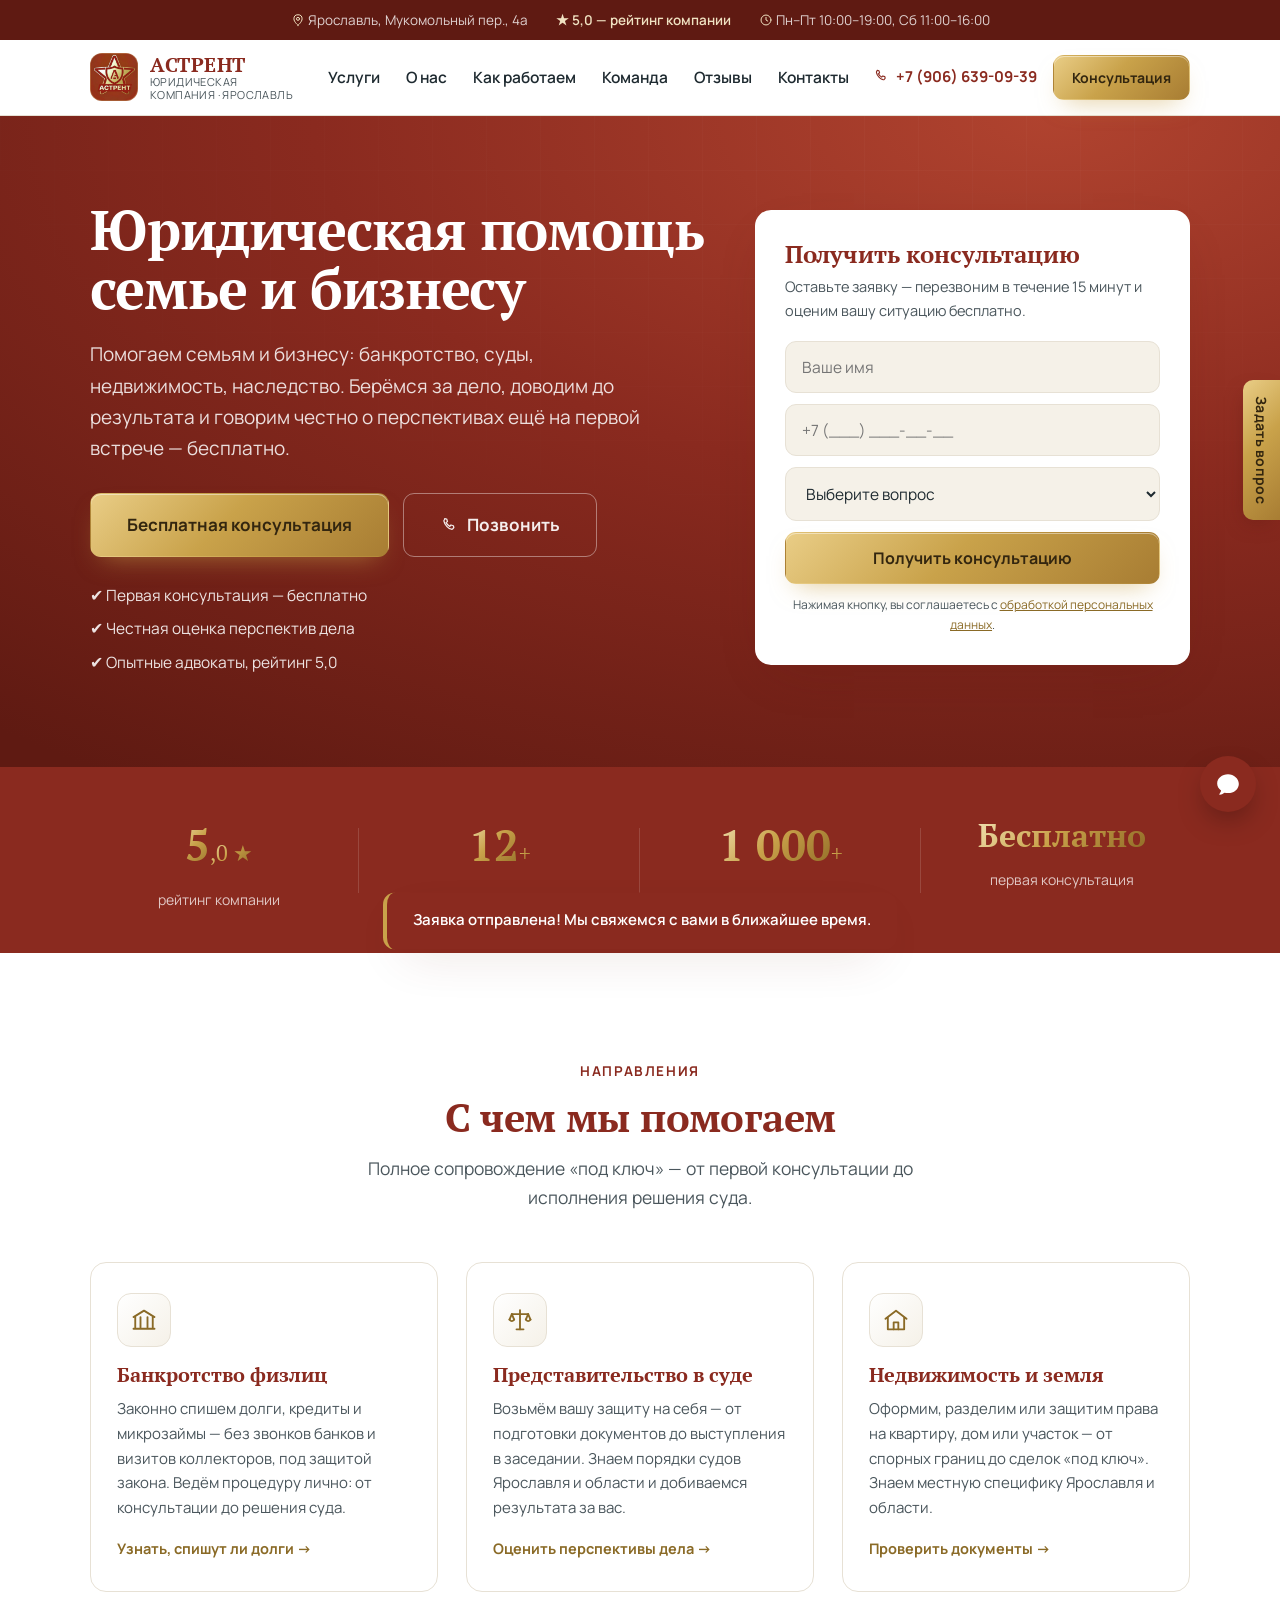
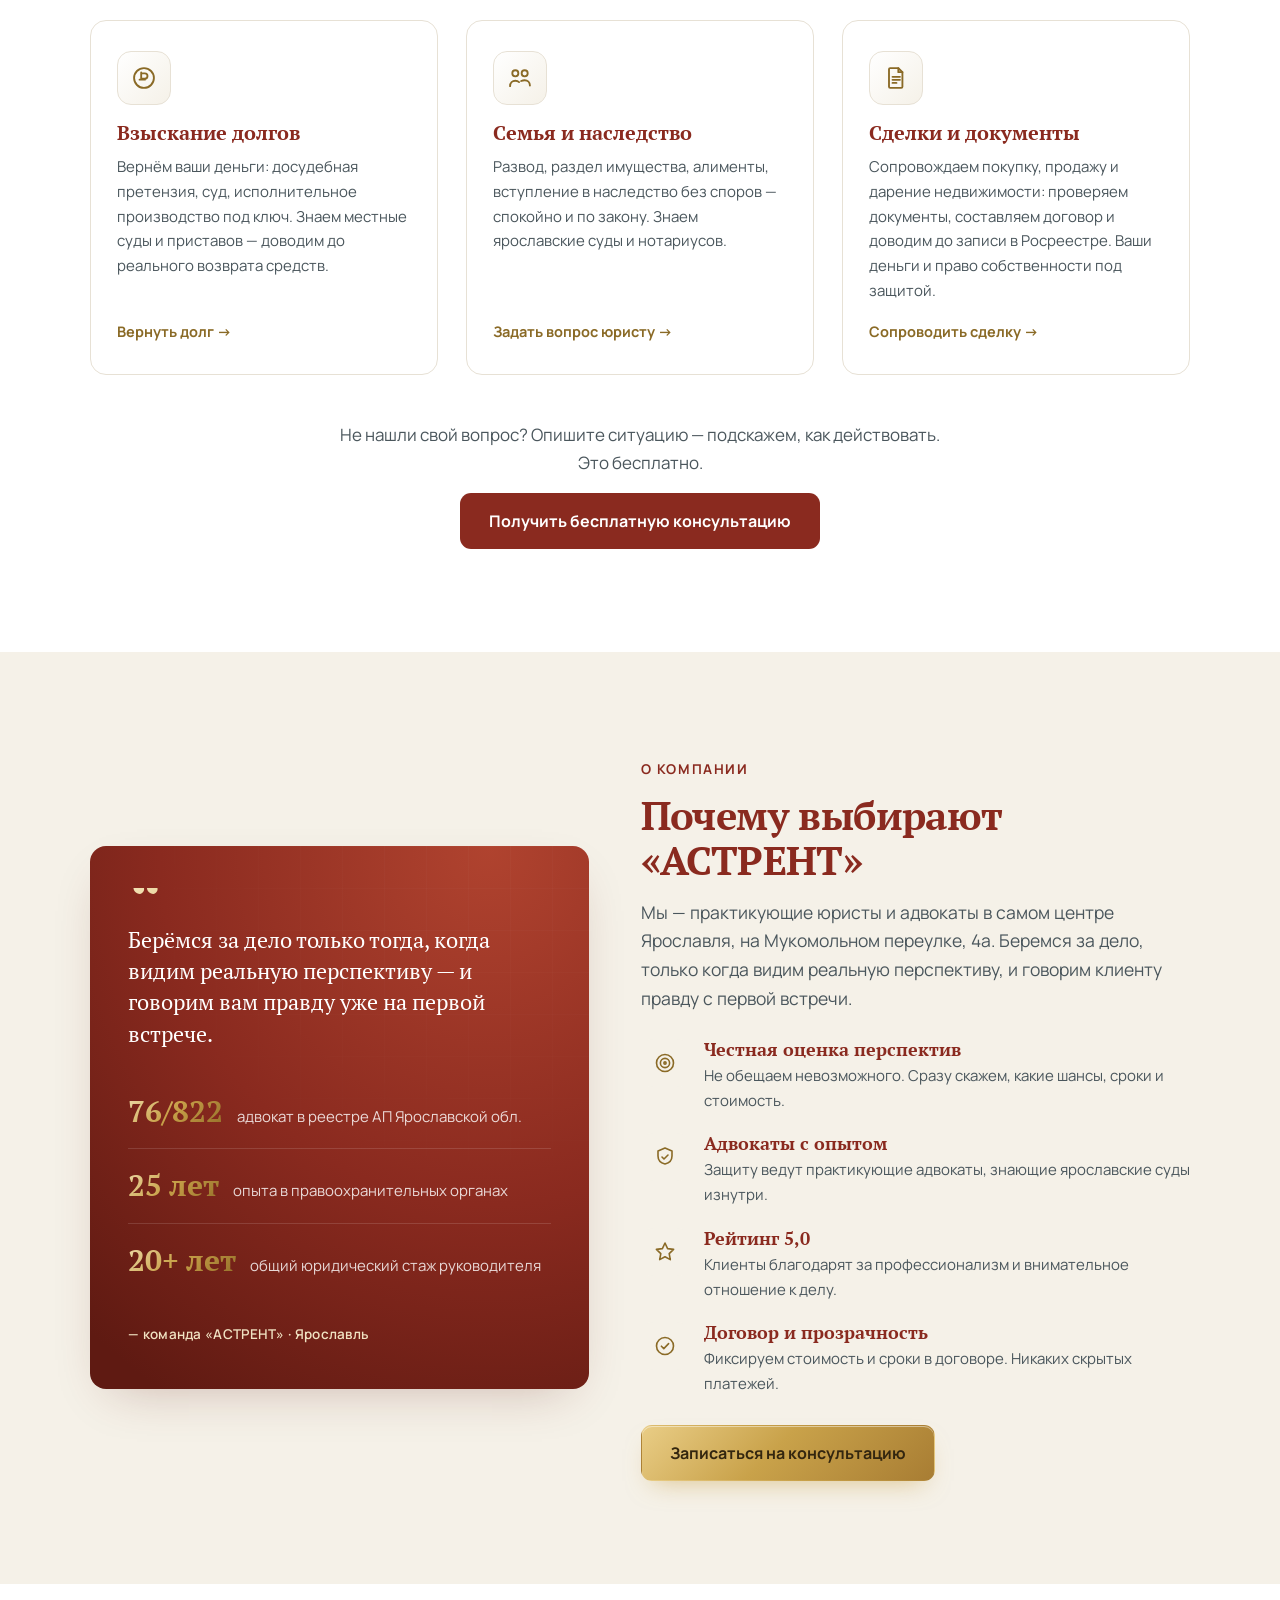
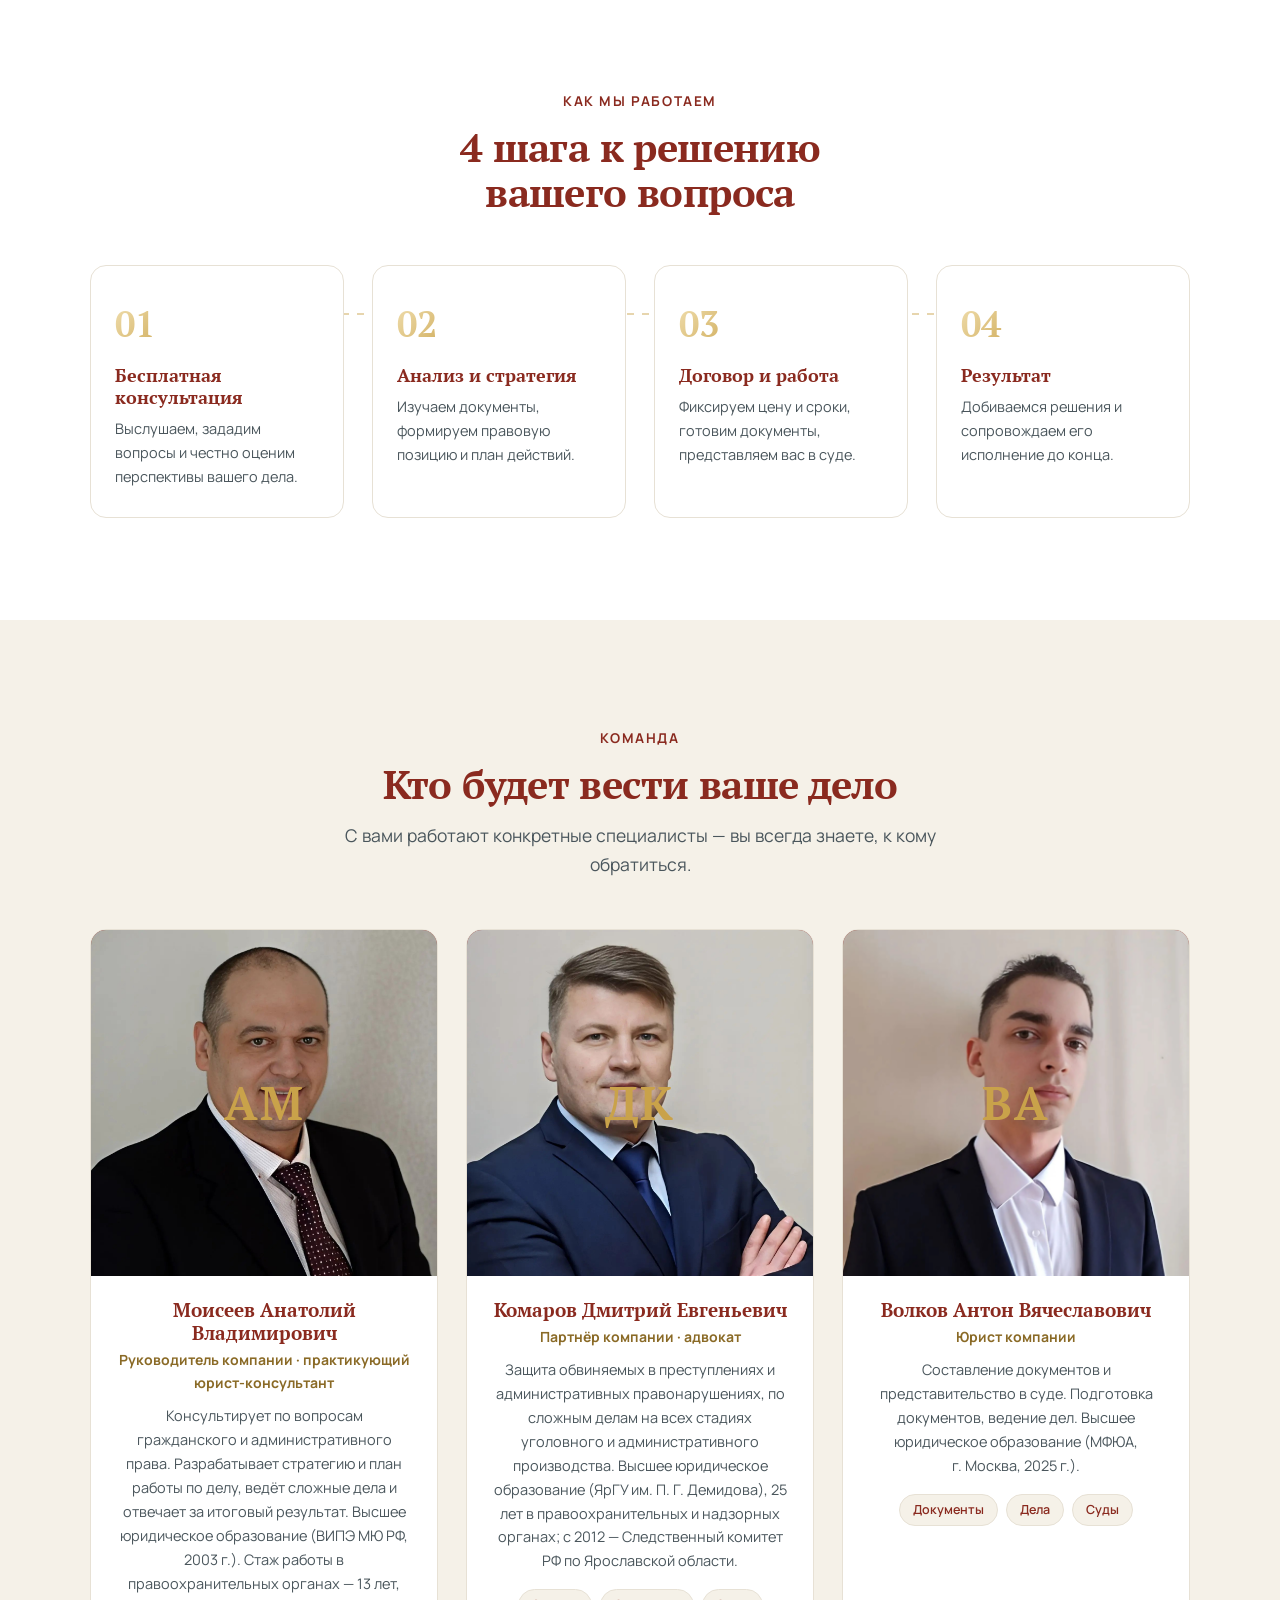
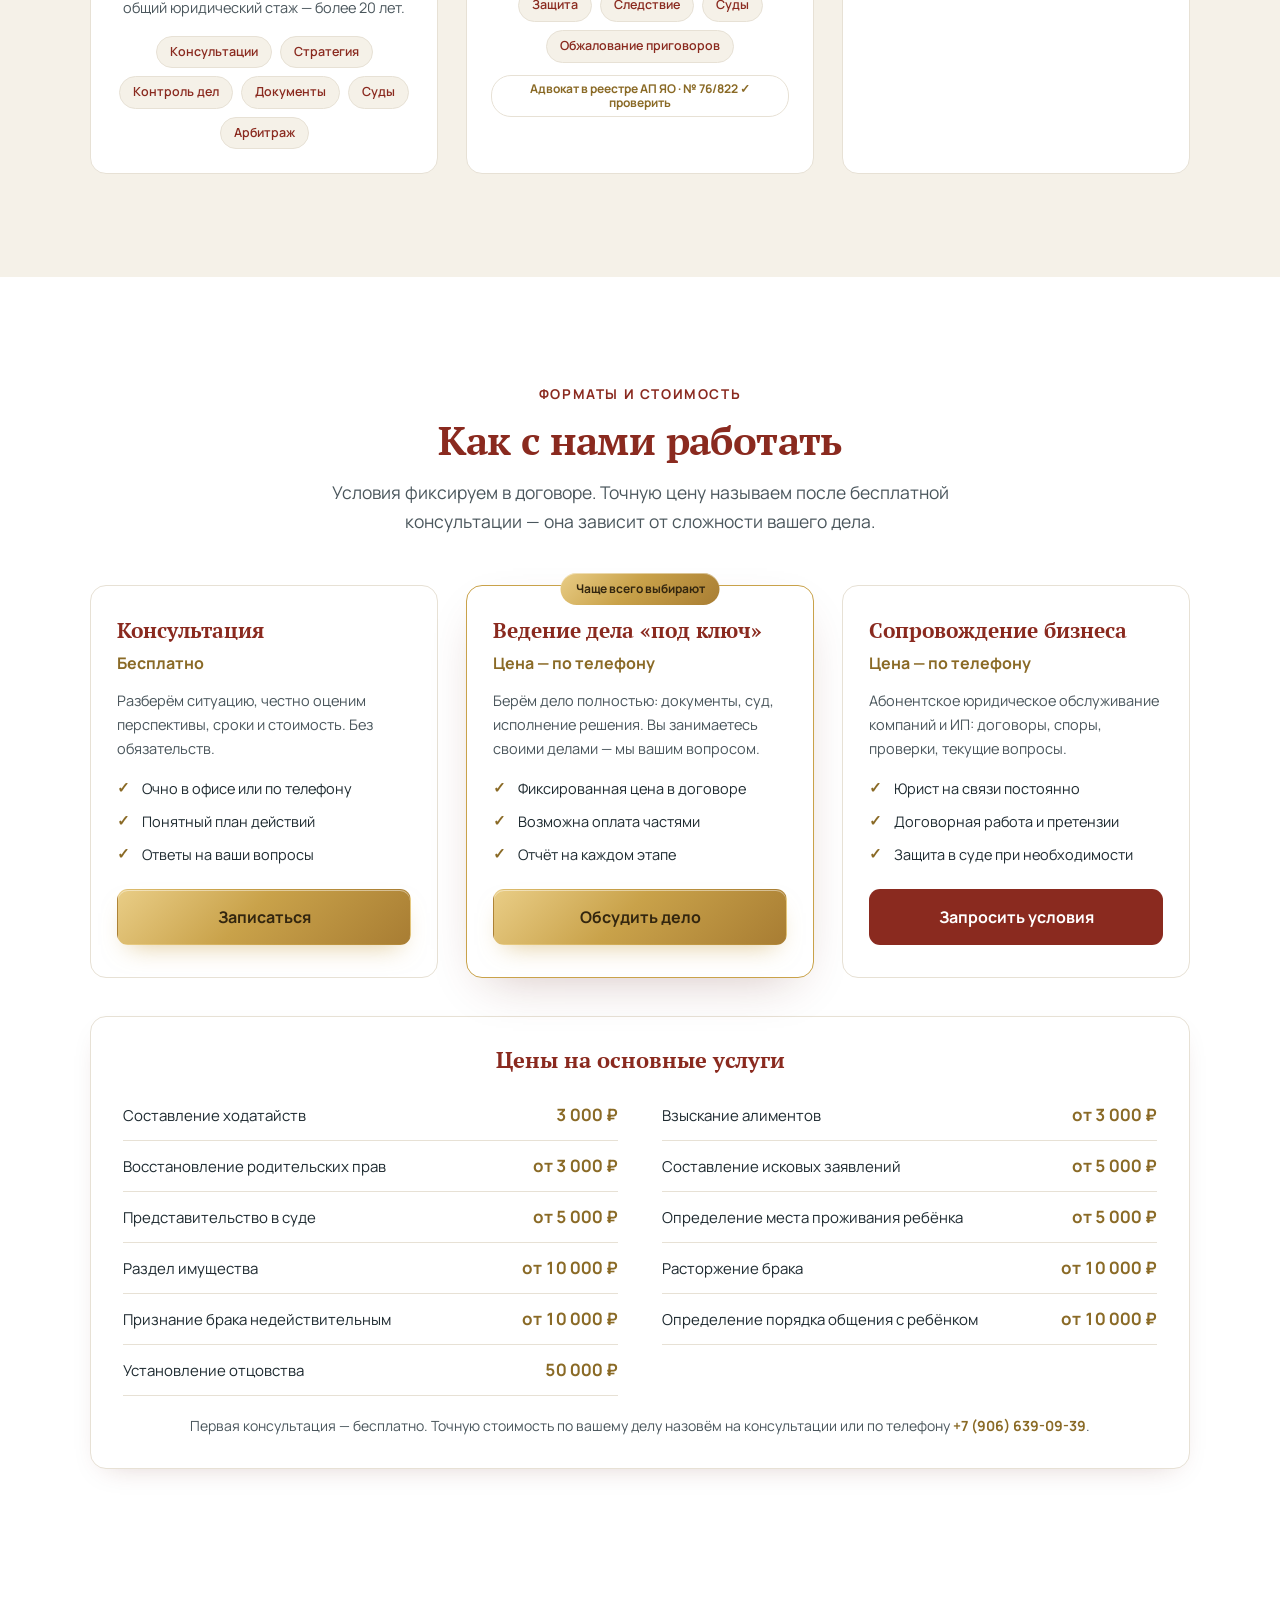
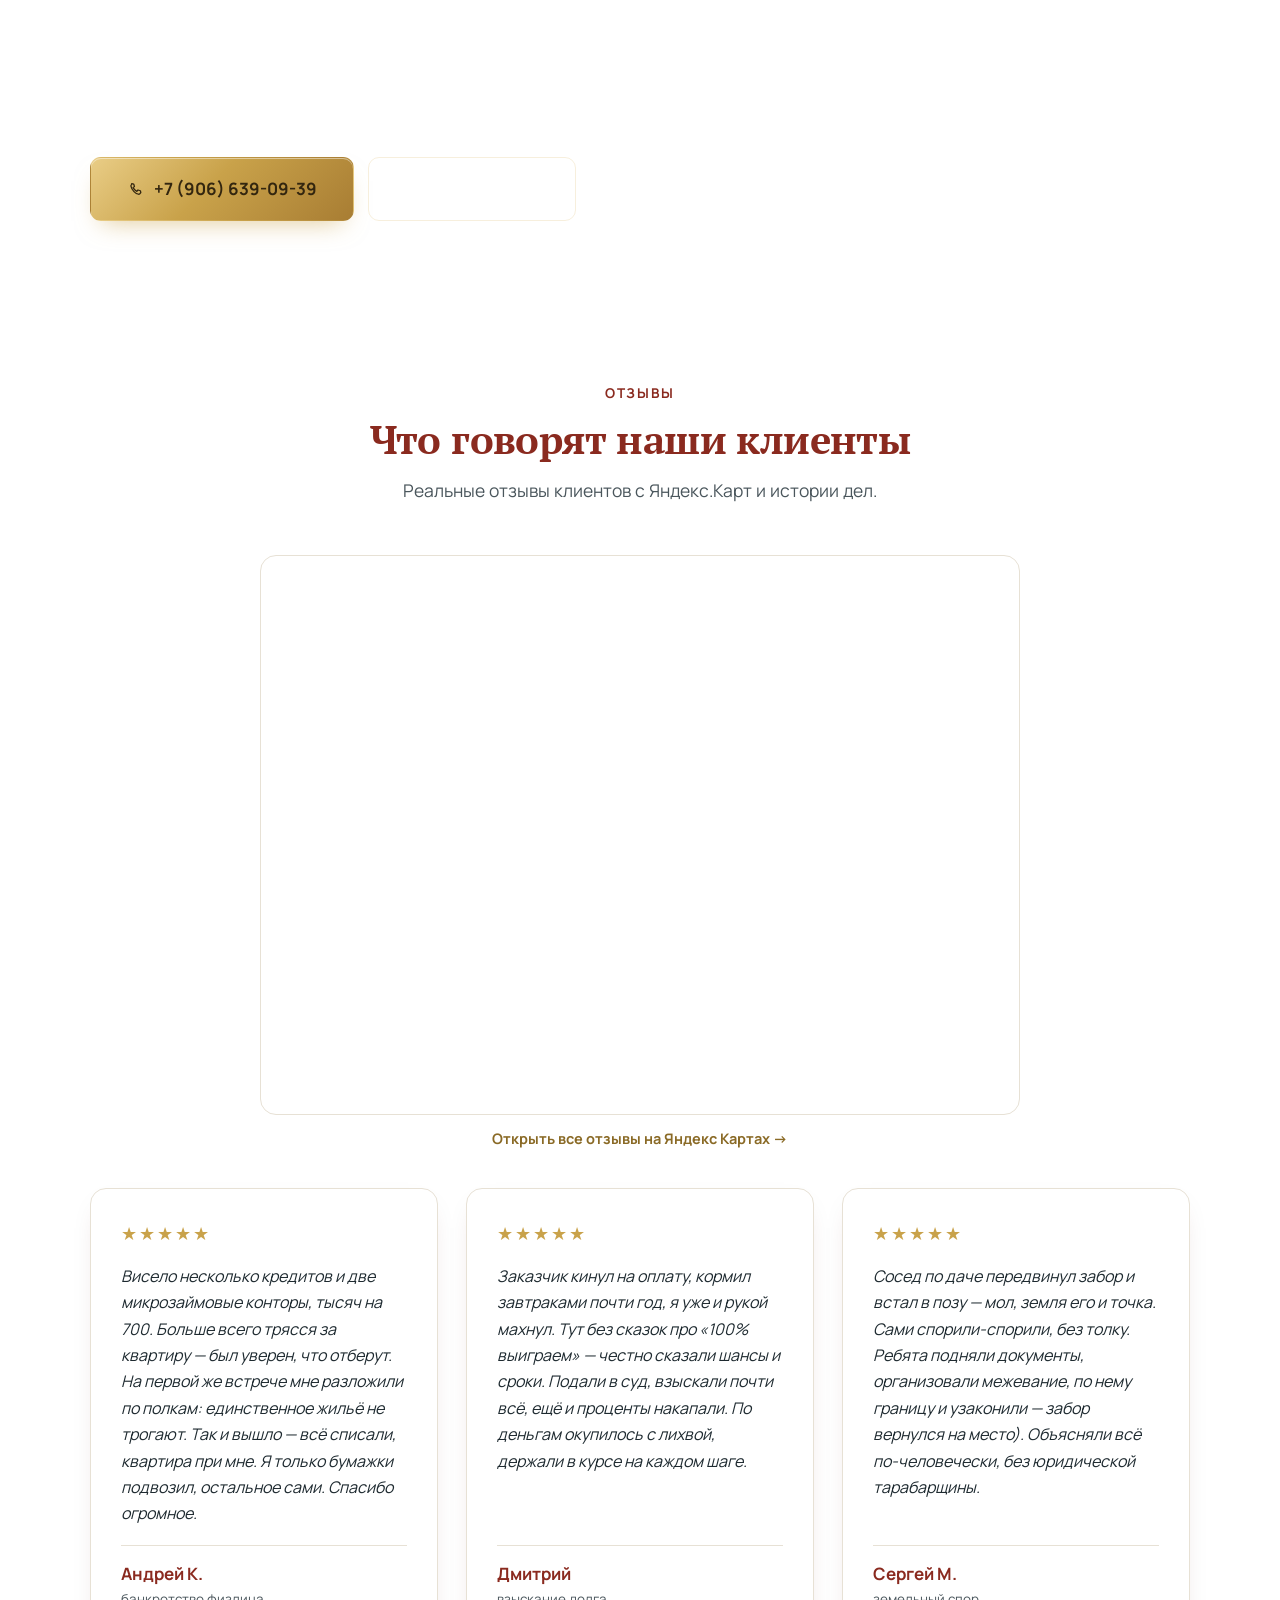
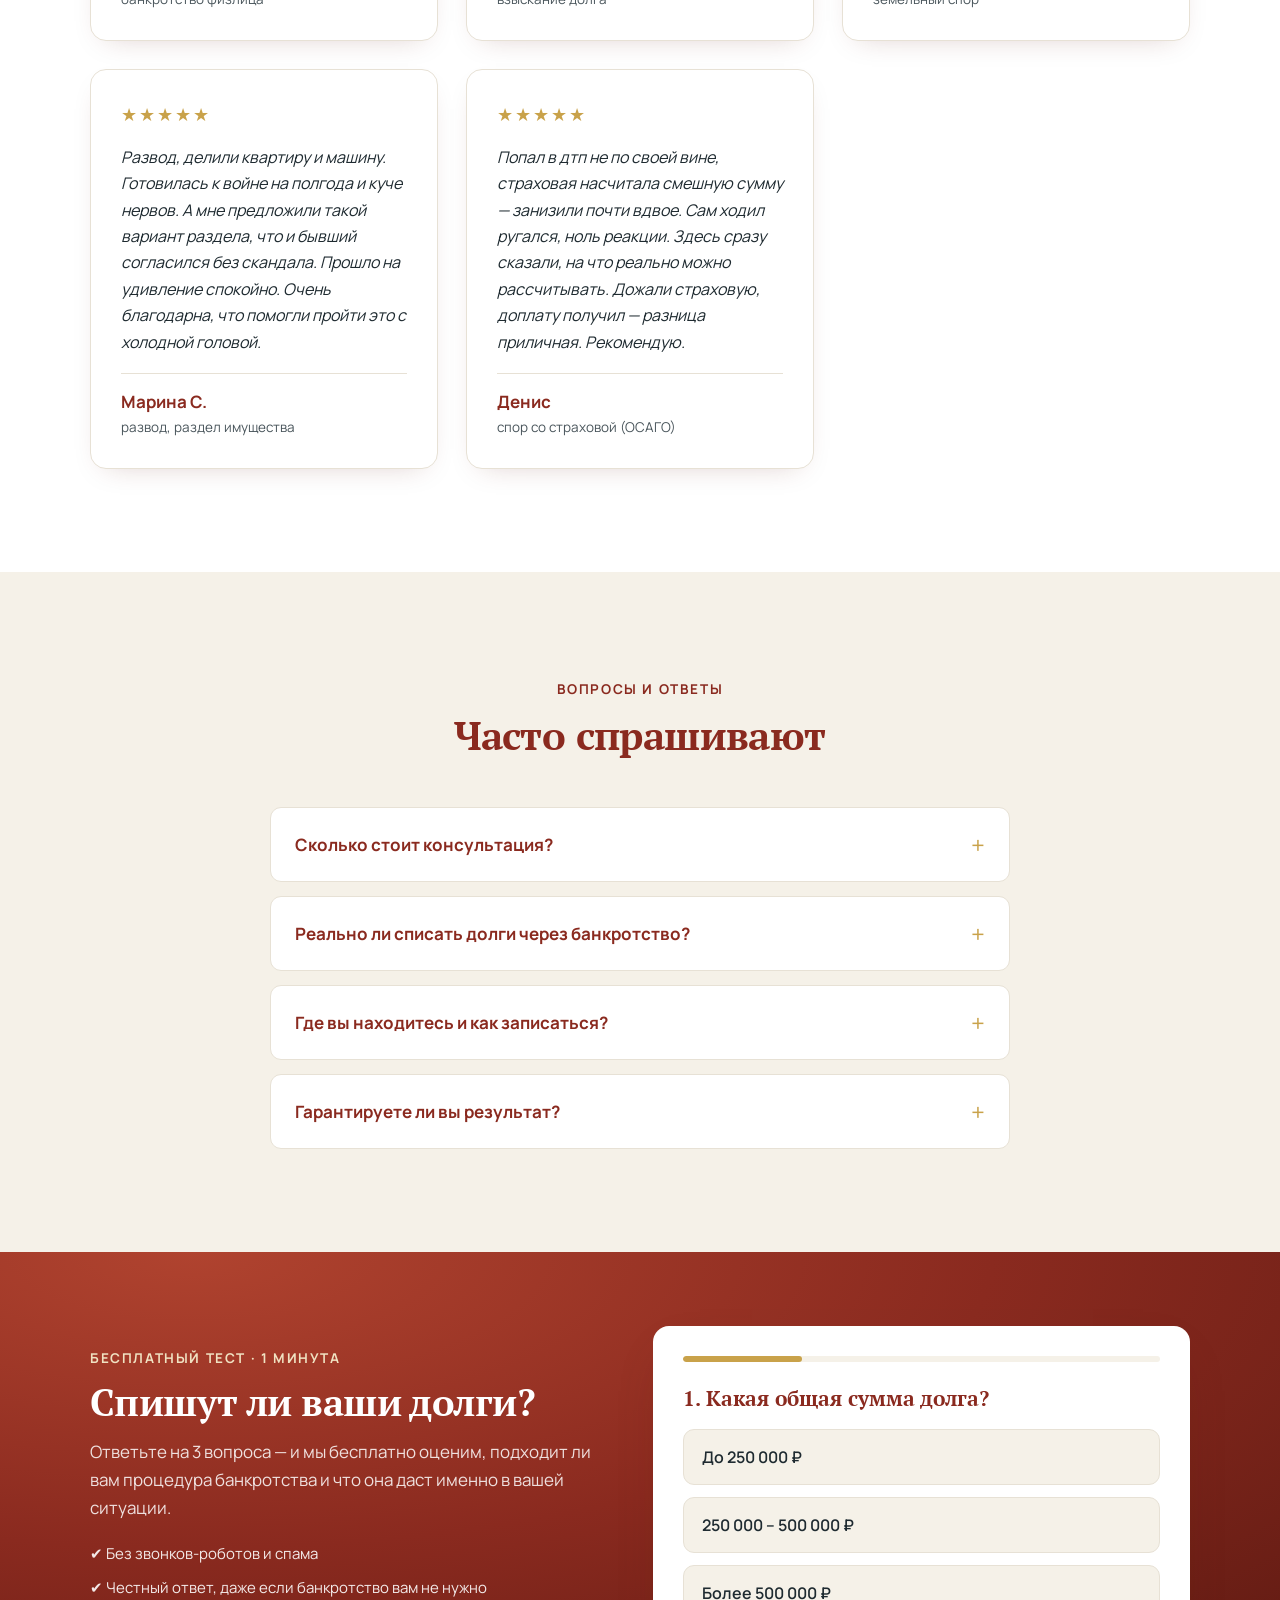
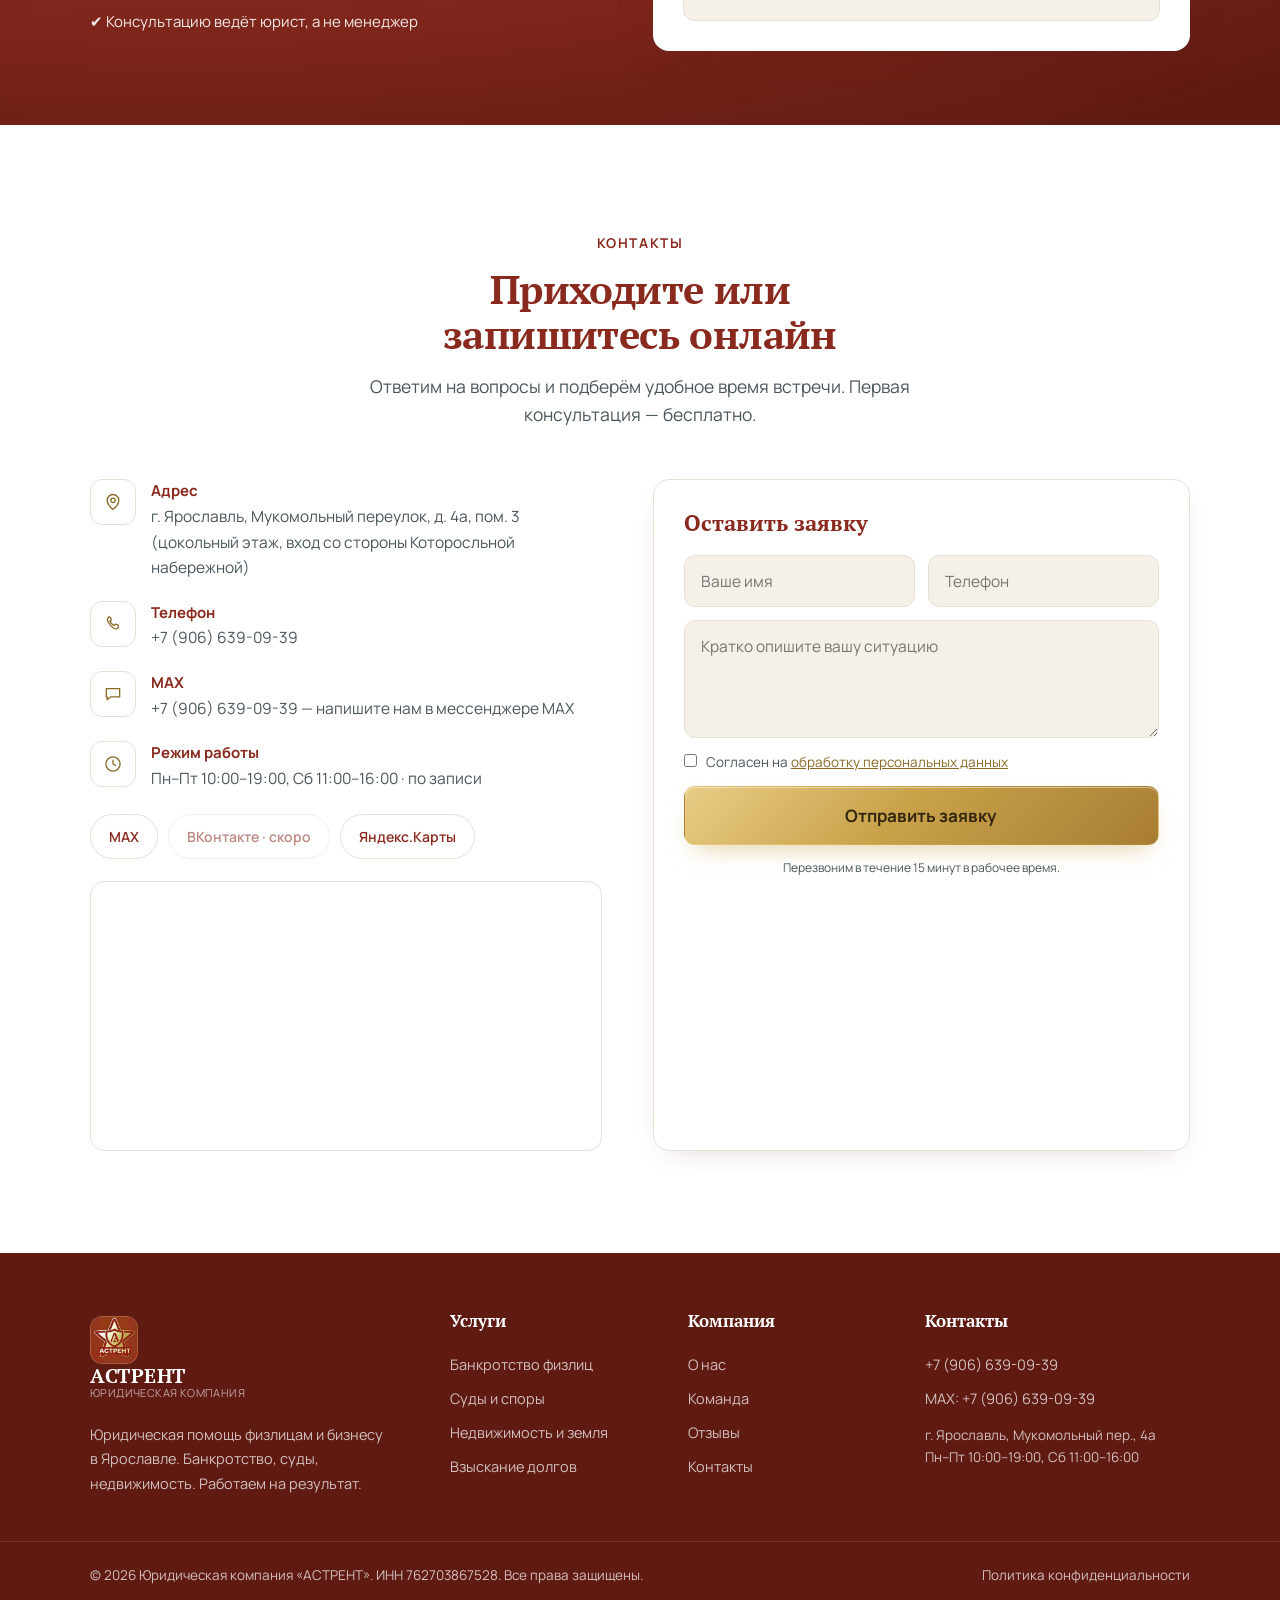
==== commit e74c9f07: "Живой виджет отзывов Яндекс.Карт (org 137057725063) + активная ссылка Яндекс.Карты в контактах" ====
--- a/astrent.html
+++ b/astrent.html
@@ -551,6 +551,12 @@
 .sidetab{position:fixed;top:50%;right:0;z-index:85;writing-mode:vertical-rl;transform:translateY(-50%);background:var(--gold-grad);color:#33260f;font-family:'Manrope',sans-serif;font-weight:700;font-size:14px;letter-spacing:.3px;padding:16px 9px;border:none;border-radius:10px 0 0 10px;cursor:pointer;box-shadow:-4px 8px 20px -8px rgba(95,26,18,.55);transition:.2s var(--ease);}
 .sidetab:hover{padding-right:13px;}
 @media(max-width:860px){.sidetab{display:none;}}
+
+/* Виджет живых отзывов Яндекс.Карт */
+.yandex-reviews{max-width:760px;margin:0 auto 36px;text-align:center;}
+.yandex-reviews iframe{width:100%;height:560px;border:1px solid var(--line);border-radius:var(--radius);background:#fff;display:block;}
+.yandex-reviews__link{display:inline-block;margin-top:12px;color:var(--gold-2);font-weight:700;font-size:14.5px;}
+.yandex-reviews__link:hover{color:var(--navy);}
 
 </style>
 
@@ -976,7 +982,12 @@
       <div class="section__head reveal">
         <span class="section__kicker">Отзывы</span>
         <h2 class="section__title">Что говорят наши клиенты</h2>
-        <p class="section__sub">Несколько историй о реальных ситуациях — банкротство, суды, недвижимость.</p>
+        <p class="section__sub">Реальные отзывы клиентов с Яндекс.Карт и истории дел.</p>
+      </div>
+
+      <div class="yandex-reviews reveal">
+        <iframe src="https://yandex.ru/maps-reviews-widget/137057725063?comments" title="Отзывы об АСТРЕНТ на Яндекс Картах" loading="lazy"></iframe>
+        <a href="https://yandex.ru/maps/org/137057725063/" target="_blank" rel="noopener" class="yandex-reviews__link">Открыть все отзывы на Яндекс Картах →</a>
       </div>
 
       <div class="reviews">
@@ -1125,8 +1136,7 @@
             <a href="https://max.ru/" target="_blank" rel="noopener" class="soc soc--max">MAX</a>
             <!-- Заглушка: группы ВКонтакте пока нет. Создадите — впишите ссылку и уберите soc--stub -->
             <a href="#contacts" class="soc soc--vk soc--stub" title="Группа ВКонтакте — скоро" aria-disabled="true">ВКонтакте · скоро</a>
-            <!-- TODO: когда появится профиль на Яндекс.Картах — вставить ссылку и убрать soc--stub -->
-            <a href="#contacts" class="soc soc--stub" title="Отзывы на Яндекс.Картах — скоро" aria-disabled="true">Яндекс.Карты · скоро</a>
+            <a href="https://yandex.ru/maps/org/137057725063/" target="_blank" rel="noopener" class="soc soc--2gis">Яндекс.Карты</a>
           </div>
 
           <div class="contacts__map">
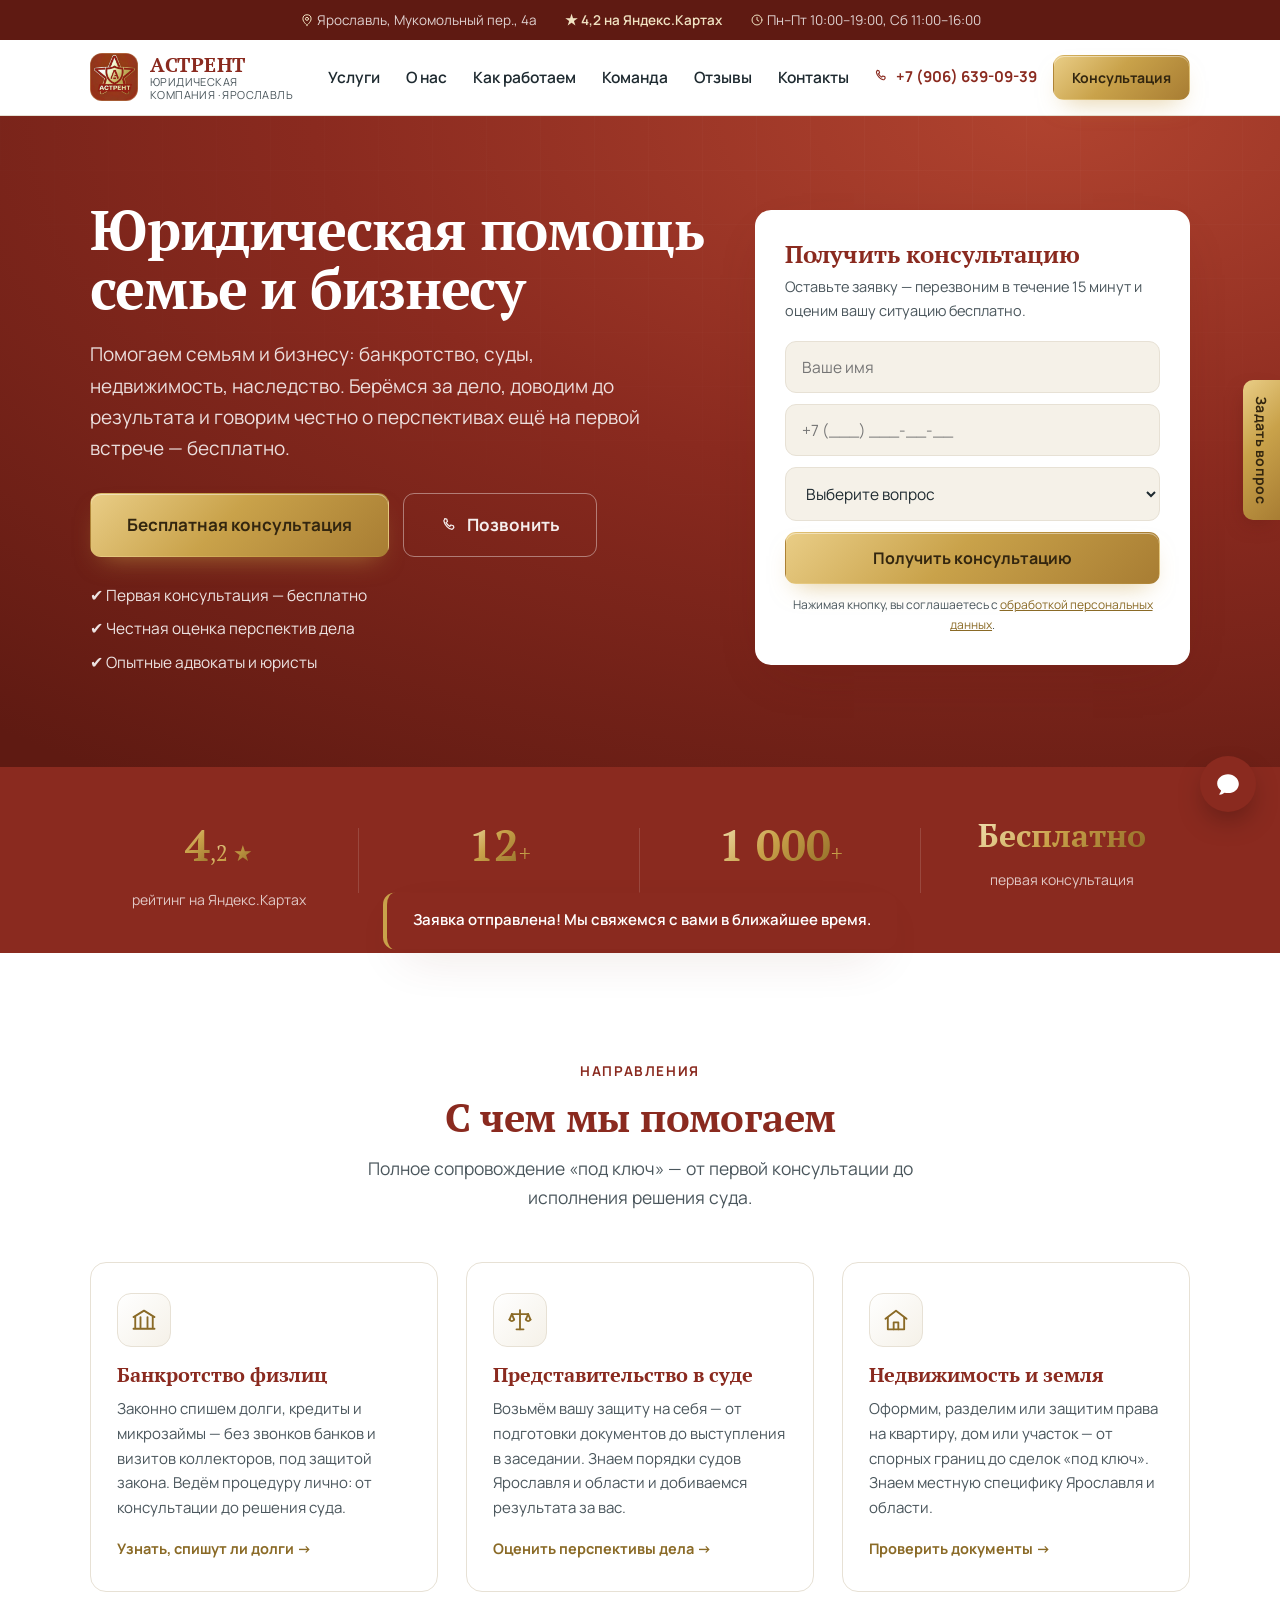
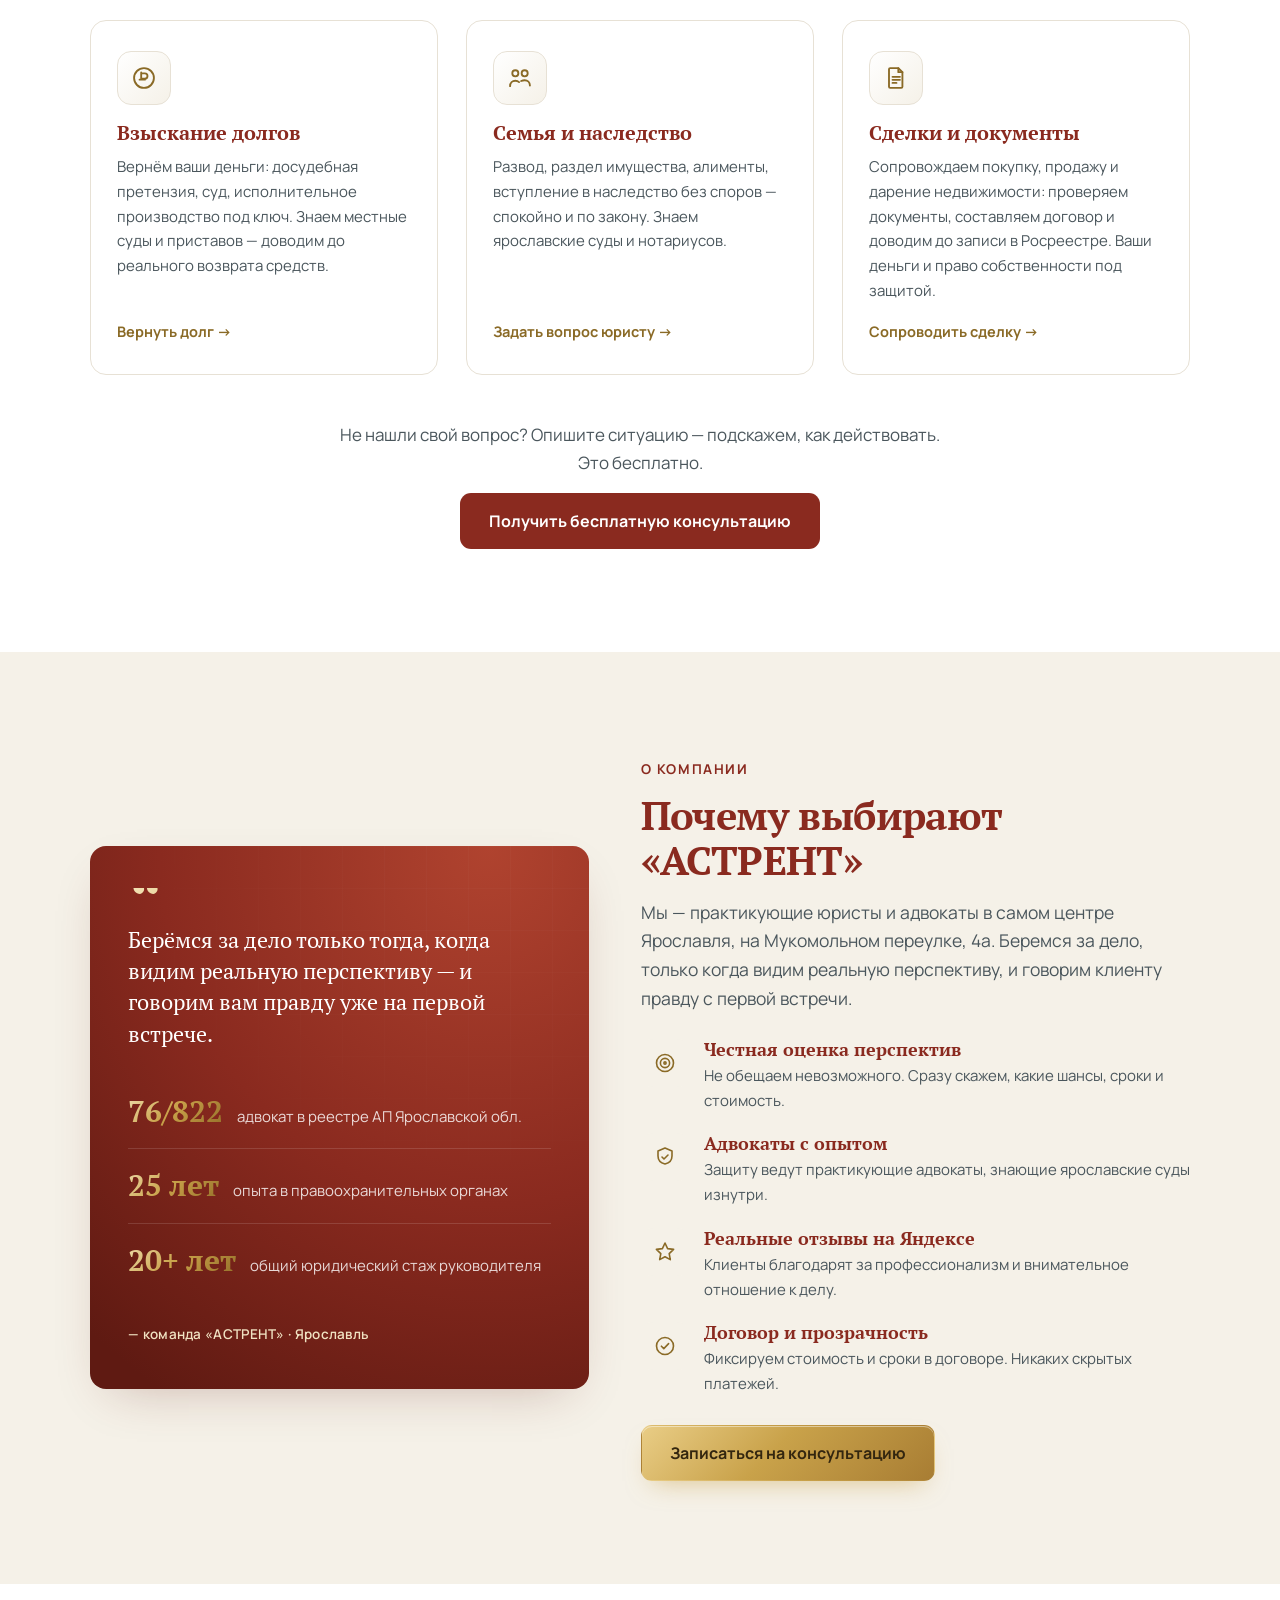
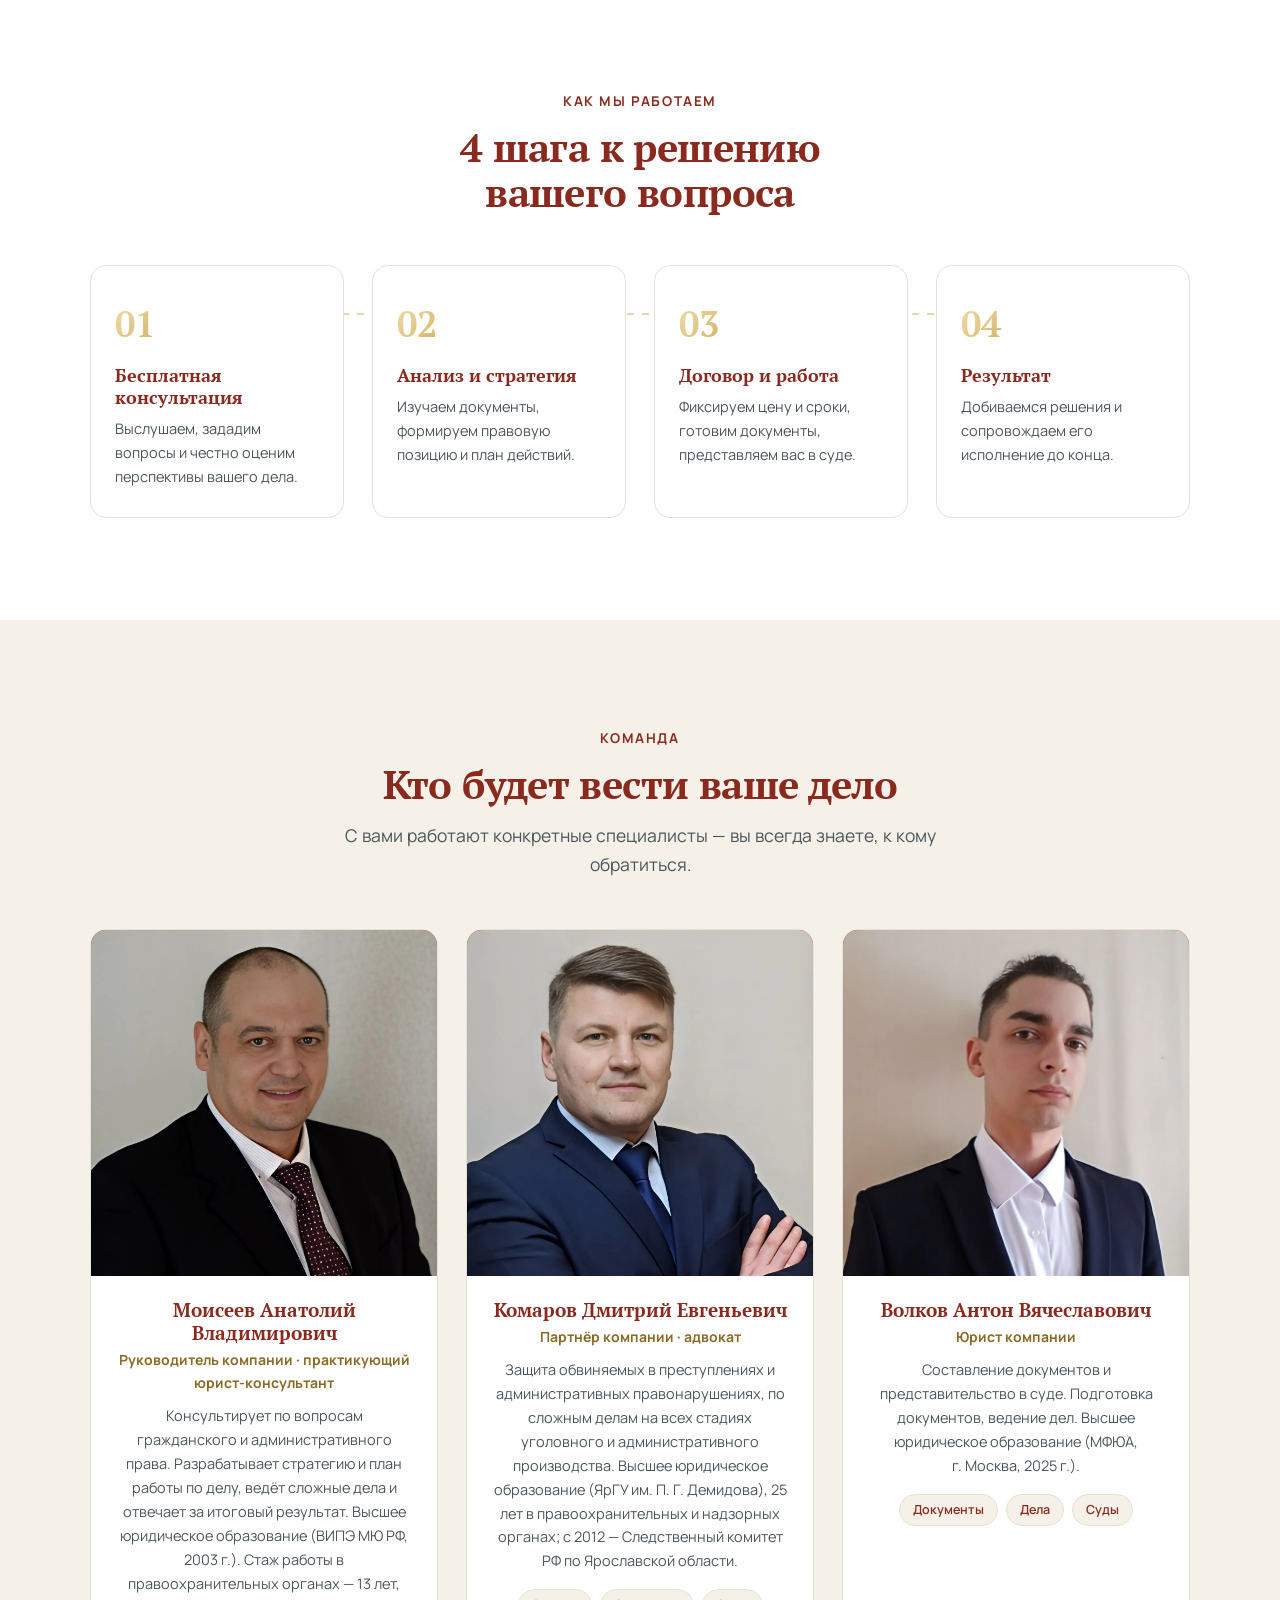
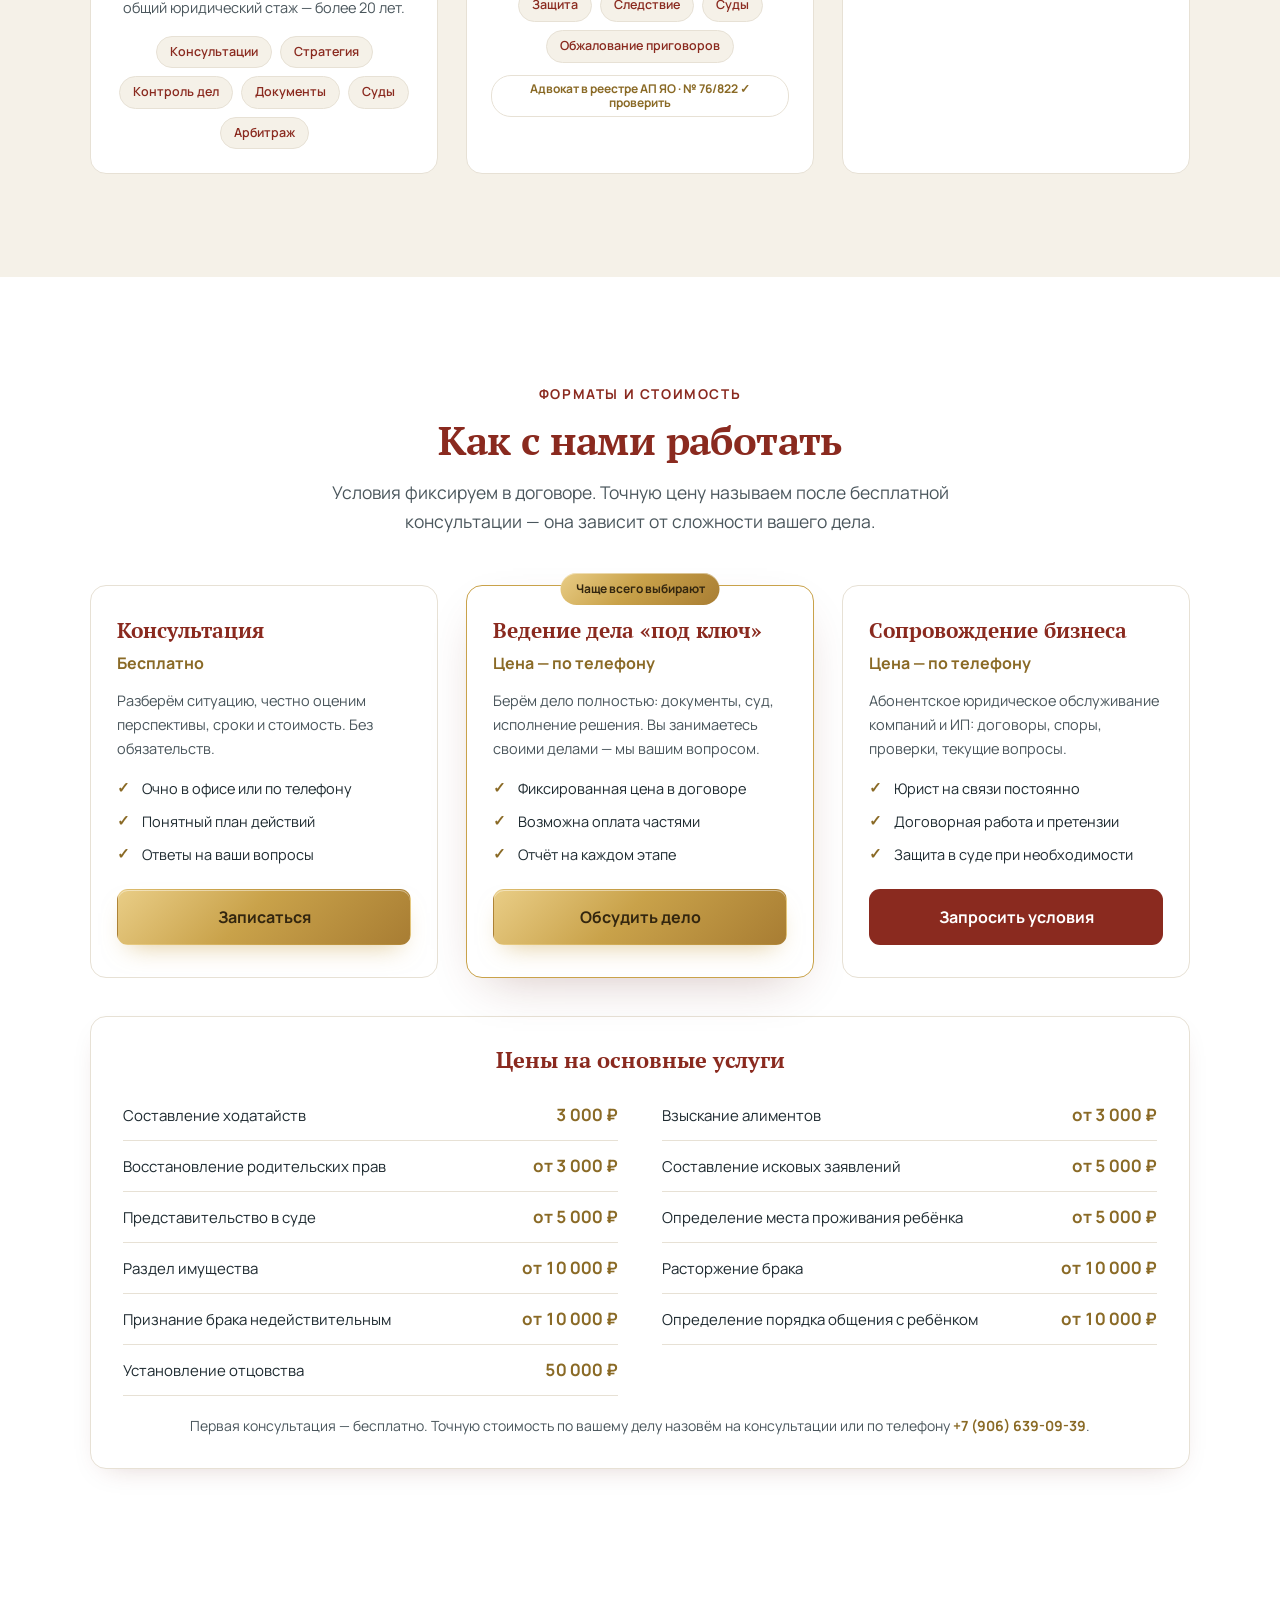
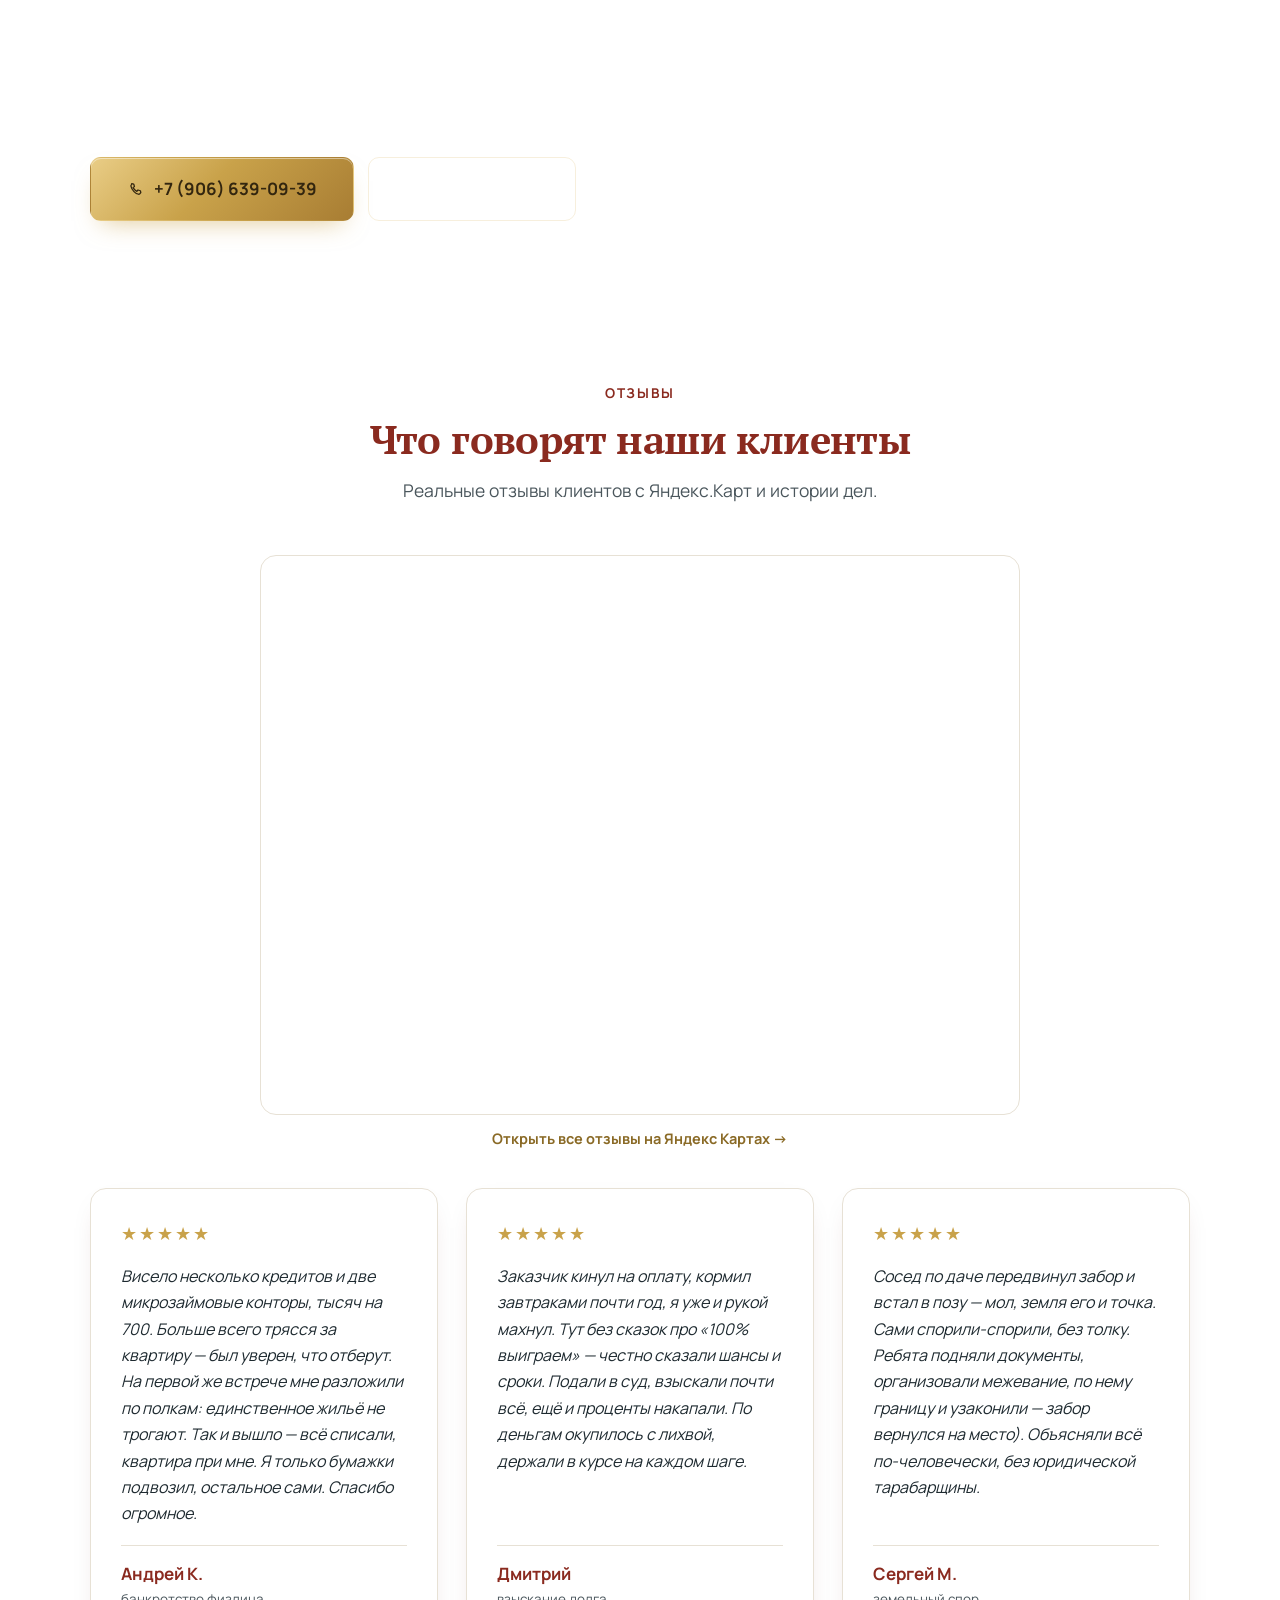
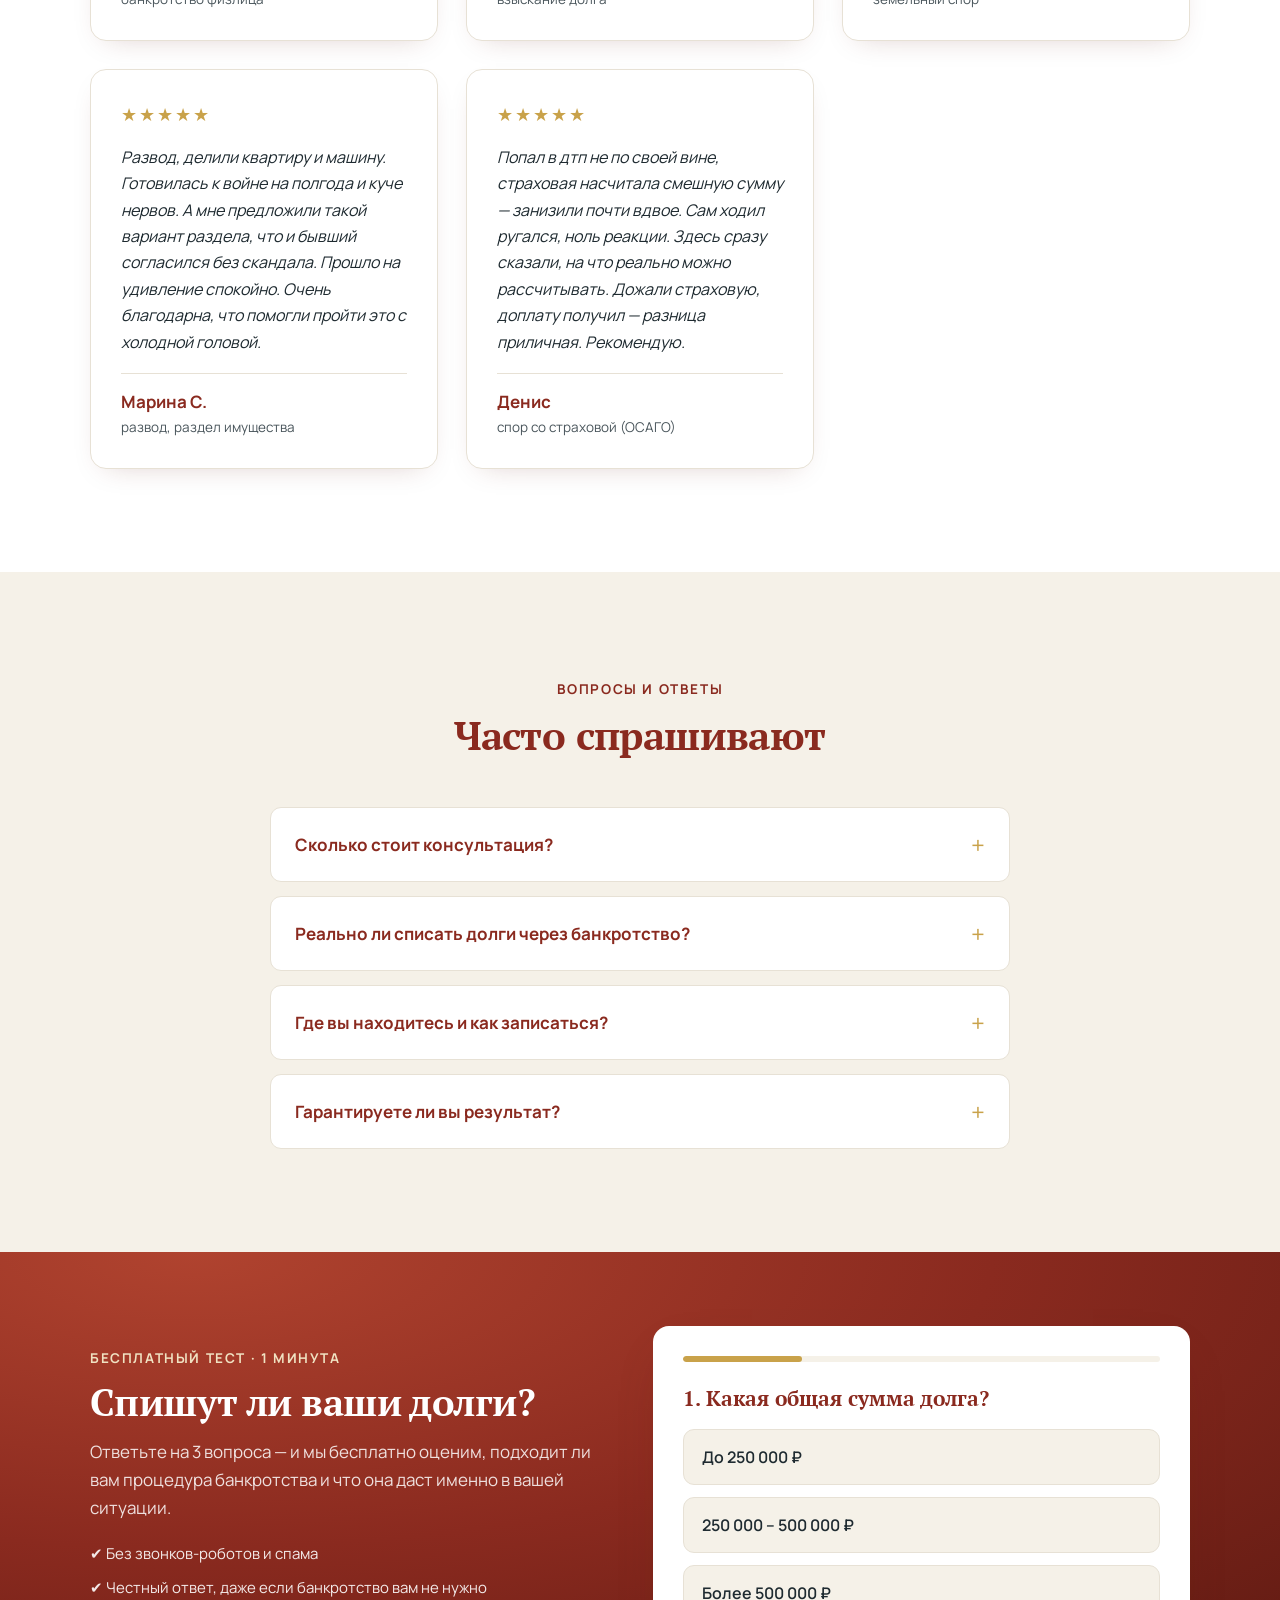
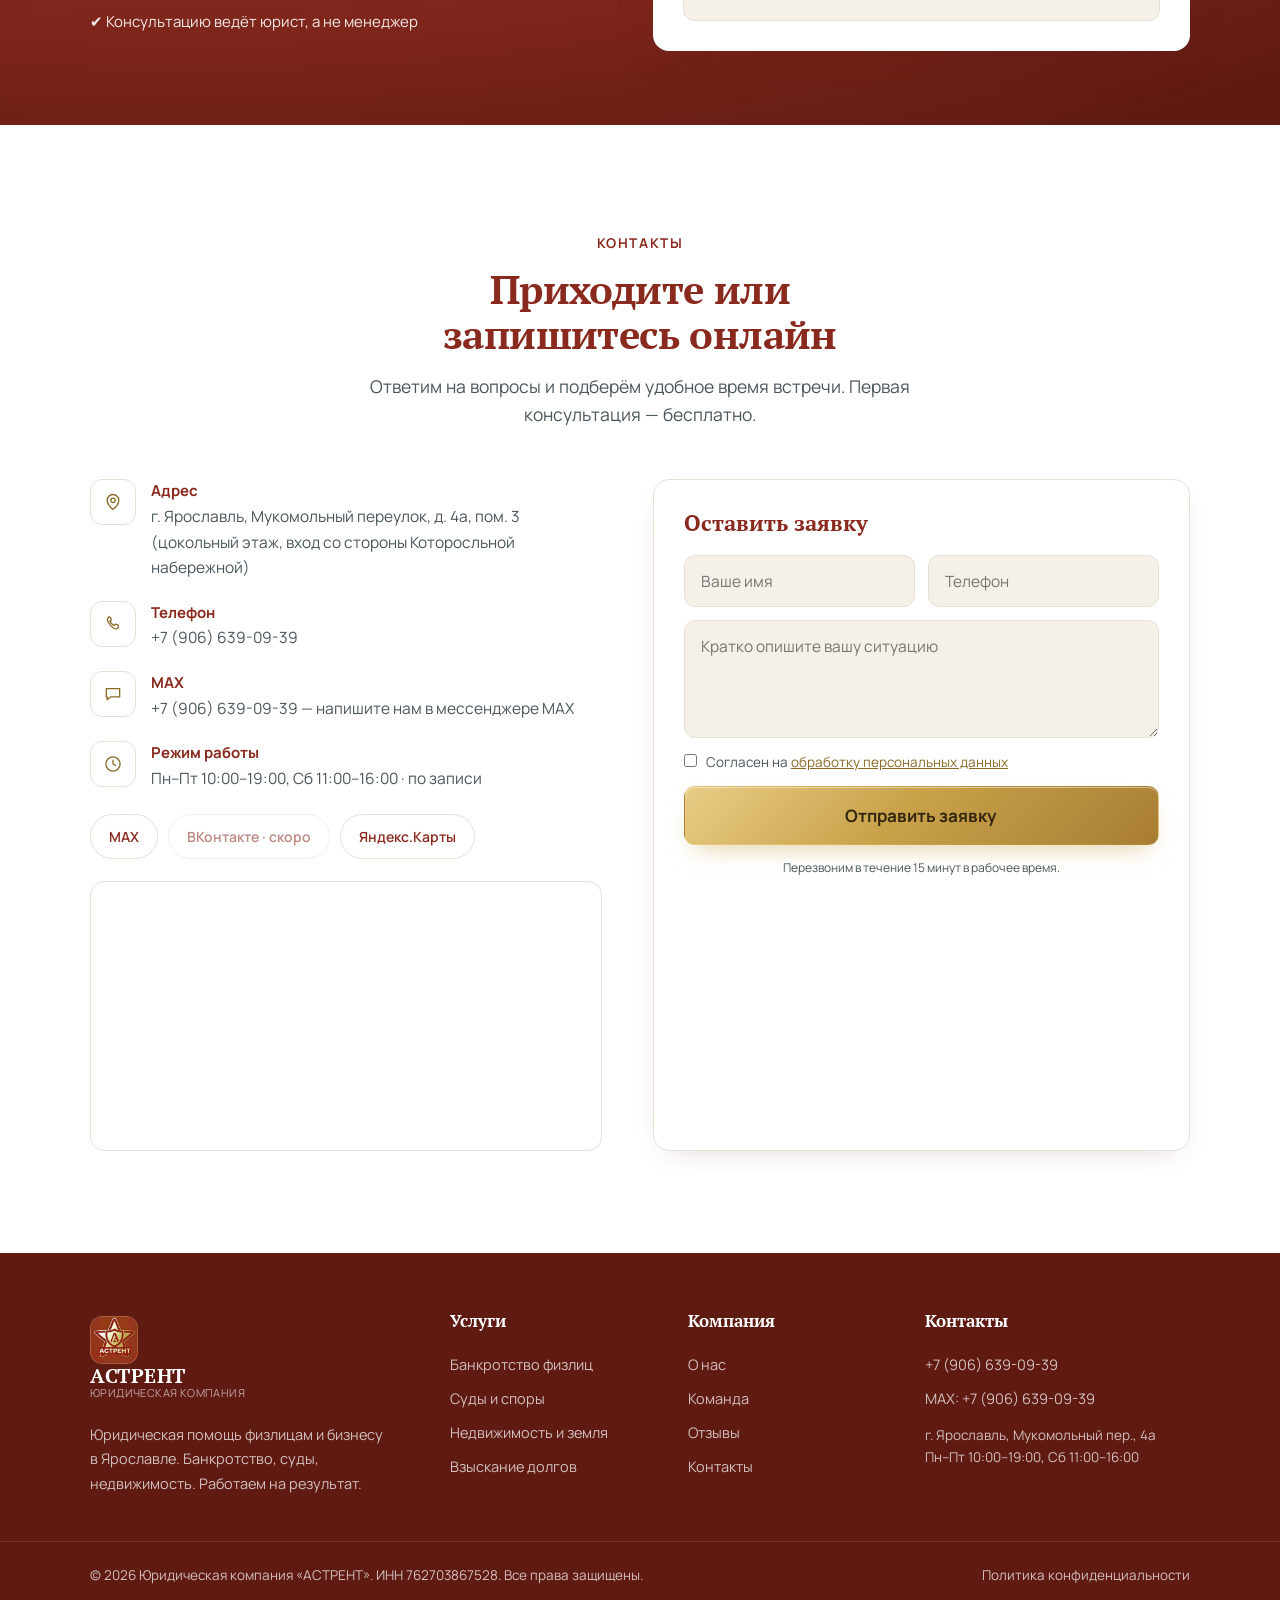
==== commit 2e3bb47d: "Фикс по живому осмотру: фото команды поверх монограмм (z-index), рейтинг 5,0→4,2 под реальный Яндекс" ====
--- a/astrent.html
+++ b/astrent.html
@@ -4,20 +4,22 @@
   <meta charset="UTF-8" />
   <meta name="viewport" content="width=device-width, initial-scale=1.0" />
   <title>АСТРЕНТ — Юридическая компания в Ярославле | Банкротство, суды, недвижимость</title>
-  <meta name="description" content="Юридическая компания «АСТРЕНТ», Ярославль, Мукомольный пер., 4а. Банкротство физлиц, суды, недвижимость и земля. Рейтинг 5,0. Бесплатная консультация — звоните +7 (906) 639-09-39." />
+  <meta name="description" content="Юридическая компания «АСТРЕНТ», Ярославль, Мукомольный пер., 4а. Банкротство физлиц, суды, недвижимость и земля. Рейтинг 4,2 на Яндекс.Картах. Бесплатная консультация — звоните +7 (906) 639-09-39." />
   <meta name="keywords" content="юрист Ярославль, адвокат Ярославль, банкротство физических лиц Ярославль, юридическая компания АСТРЕНТ, Мукомольный переулок 4а, Которосльная набережная, юрист по недвижимости, земельные споры" />
 
   <meta property="og:title" content="АСТРЕНТ — Юридическая компания в Ярославле" />
-  <meta property="og:description" content="Банкротство, суды, недвижимость. Рейтинг 5,0. Бесплатная консультация: +7 (906) 639-09-39." />
+  <meta property="og:description" content="Банкротство, суды, недвижимость. Рейтинг 4,2 на Яндекс.Картах. Бесплатная консультация: +7 (906) 639-09-39." />
   <meta property="og:type" content="website" />
   <meta property="og:locale" content="ru_RU" />
   <meta property="og:site_name" content="АСТРЕНТ" />
   <meta name="theme-color" content="#8a2a1f" />
-  <meta property="og:image" content="https://alamangart0011.github.io/reshenie-pro100/images/logo.png" />
-  <meta property="og:url" content="https://alamangart0011.github.io/reshenie-pro100/" />
-  <link rel="canonical" href="https://alamangart0011.github.io/reshenie-pro100/" />
-
-  <link rel="icon" type="image/png" href="images/logo.png" />
+  <meta property="og:image" content="https://assurent.ru/images/logo.png" />
+  <meta property="og:url" content="https://assurent.ru/" />
+  <link rel="canonical" href="https://assurent.ru/" />
+
+  <link rel="icon" href="favicon.ico" sizes="any" />
+  <link rel="icon" type="image/png" href="favicon-32.png" sizes="32x32" />
+  <link rel="apple-touch-icon" href="apple-touch-icon.png" />
 
   <link rel="preconnect" href="https://fonts.googleapis.com" />
   <link rel="preconnect" href="https://fonts.gstatic.com" crossorigin />
@@ -507,7 +509,7 @@
 
 /* Плейсхолдер фото команды (пока нет файла — видна монограмма/иконка, не «дыра») */
 .member__photo{position:relative;}
-.member__photo img{position:absolute;inset:0;width:100%;height:100%;object-fit:cover;object-position:center 18%;}
+.member__photo img{position:absolute;inset:0;width:100%;height:100%;object-fit:cover;object-position:center 18%;z-index:1;}
 .member__ph{position:absolute;inset:0;display:grid;place-items:center;font-family:'PT Serif',Georgia,serif;font-weight:700;font-size:46px;color:var(--gold);letter-spacing:2px;}
 .member__ph--icon svg{width:62px;height:62px;fill:none;stroke:var(--gold-soft);stroke-width:1.4;stroke-linecap:round;stroke-linejoin:round;}
 
@@ -576,8 +578,7 @@
       "postalCode": "150000",
       "addressCountry": "RU"
     },
-    "openingHours": ["Mo-Fr 10:00-19:00","Sa 11:00-16:00"],
-    "aggregateRating": { "@type": "AggregateRating", "ratingValue": "5.0", "reviewCount": "1" }
+    "openingHours": ["Mo-Fr 10:00-19:00","Sa 11:00-16:00"]
   }
   </script>
 
@@ -604,7 +605,7 @@
   <div class="topbar">
     <div class="container topbar__inner">
       <span class="topbar__item"><svg viewBox="0 0 24 24" aria-hidden="true"><path d="M12 21s7-5.6 7-11a7 7 0 1 0-14 0c0 5.4 7 11 7 11z"/><circle cx="12" cy="10" r="2.6"/></svg> Ярославль, Мукомольный пер., 4а</span>
-      <span class="topbar__item topbar__rating">★ 5,0 — рейтинг компании</span>
+      <span class="topbar__item topbar__rating">★ 4,2 на Яндекс.Картах</span>
       <span class="topbar__item"><svg viewBox="0 0 24 24" aria-hidden="true"><circle cx="12" cy="12" r="8.5"/><path d="M12 7.5V12l3 1.8"/></svg> Пн–Пт 10:00–19:00, Сб 11:00–16:00</span>
     </div>
   </div>
@@ -663,7 +664,7 @@
         <ul class="hero__points">
           <li>✔ Первая консультация — бесплатно</li>
           <li>✔ Честная оценка перспектив дела</li>
-          <li>✔ Опытные адвокаты, рейтинг 5,0</li>
+          <li>✔ Опытные адвокаты и юристы</li>
         </ul>
       </div>
 
@@ -693,8 +694,8 @@
   <section class="stats">
     <div class="container stats__grid">
       <div class="stat reveal">
-        <span class="stat__num" data-count="5">0</span><span class="stat__plus">,0 ★</span>
-        <span class="stat__label">рейтинг компании</span>
+        <span class="stat__num" data-count="4">0</span><span class="stat__plus">,2 ★</span>
+        <span class="stat__label">рейтинг на Яндекс.Картах</span>
       </div>
       <div class="stat reveal">
         <span class="stat__num" data-count="12">0</span><span class="stat__plus">+</span>
@@ -809,7 +810,7 @@
           <li class="feature">
             <span class="feature__icon"><svg viewBox="0 0 24 24" aria-hidden="true"><path d="M12 3l2.6 5.6 6 .8-4.4 4.2 1.1 6L12 16.8 6.7 19.6l1.1-6L3.4 9.4l6-.8z"/></svg></span>
             <div>
-              <h4>Рейтинг 5,0</h4>
+              <h4>Реальные отзывы на Яндексе</h4>
               <p>Клиенты благодарят за профессионализм и внимательное отношение к делу.</p>
             </div>
           </li>
@@ -1132,10 +1133,9 @@
           </ul>
 
           <div class="contacts__socials">
-            <!-- TODO: когда будет личная ссылка из MAX (Настройки → QR → Поделиться) — вставьте её сюда -->
-            <a href="https://max.ru/" target="_blank" rel="noopener" class="soc soc--max">MAX</a>
+            <a href="#lead" target="_blank" rel="noopener" class="soc soc--max">MAX</a>
             <!-- Заглушка: группы ВКонтакте пока нет. Создадите — впишите ссылку и уберите soc--stub -->
-            <a href="#contacts" class="soc soc--vk soc--stub" title="Группа ВКонтакте — скоро" aria-disabled="true">ВКонтакте · скоро</a>
+            <span class="soc soc--vk soc--stub" title="Группа ВКонтакте — скоро">ВКонтакте · скоро</span>
             <a href="https://yandex.ru/maps/org/137057725063/" target="_blank" rel="noopener" class="soc soc--2gis">Яндекс.Карты</a>
           </div>
 
@@ -1208,8 +1208,7 @@
   </footer>
 
   <!-- Плавающие кнопки -->
-  <!-- TODO: вставьте реальную ссылку на профиль компании в MAX -->
-  <a href="https://max.ru/" target="_blank" rel="noopener" class="fab fab--max" aria-label="Написать в MAX">
+  <a href="#lead" target="_blank" rel="noopener" class="fab fab--max" aria-label="Написать в MAX">
     <svg viewBox="0 0 24 24" width="26" height="26" fill="currentColor"><path d="M12 3C6.5 3 2 6.8 2 11.5c0 2.6 1.4 4.9 3.6 6.4-.2 1-.8 2.4-1.6 3.4-.2.3.1.7.4.6 1.9-.4 3.4-1.2 4.4-1.9 1 .2 2.1.4 3.2.4 5.5 0 10-3.8 10-8.5S17.5 3 12 3z"/></svg>
   </a>
   <button class="to-top" id="toTop" aria-label="Наверх">↑</button>
@@ -1417,11 +1416,8 @@
     });
   });
 
-  /* ---- Обработка форм (демо) ----
-     ВАЖНО: сейчас форма ничего не отправляет на сервер — только показывает
-     уведомление. Чтобы заявки реально приходили, подключите backend:
-     Formspree / Web3Forms / собственный обработчик / интеграцию с Bitrix24
-     (CRM-форма или вебхук crm.lead.add). См. README.md. */
+  /* ---- Обработка форм: реальная отправка заявок на e-mail через FormSubmit
+     (astreinte@bk.ru). Нужна одноразовая активация формы по письму FormSubmit. ---- */
   const toast = document.getElementById('toast');
   const showToast = (msg) => {
     if (!toast) return;
@@ -1448,9 +1444,18 @@
         if (btn) { btn.textContent = original; btn.disabled = false; }
         showToast('Заявка отправлена! Мы свяжемся с вами в ближайшее время.');
       };
+      var fail = function () {
+        if (btn) { btn.textContent = original; btn.disabled = false; }
+        showToast('Не удалось отправить. Позвоните: +7 (906) 639-09-39');
+      };
       fetch('https://formsubmit.co/ajax/astreinte@bk.ru', {
         method: 'POST', headers: { 'Accept': 'application/json' }, body: fd
-      }).then(done).catch(done);
+      })
+        .then(function (r) { return r.ok ? r.json() : Promise.reject(r); })
+        .then(function (d) {
+          if (d && (d.success === 'true' || d.success === true)) { done(); } else { fail(); }
+        })
+        .catch(fail);
     });
   });
 
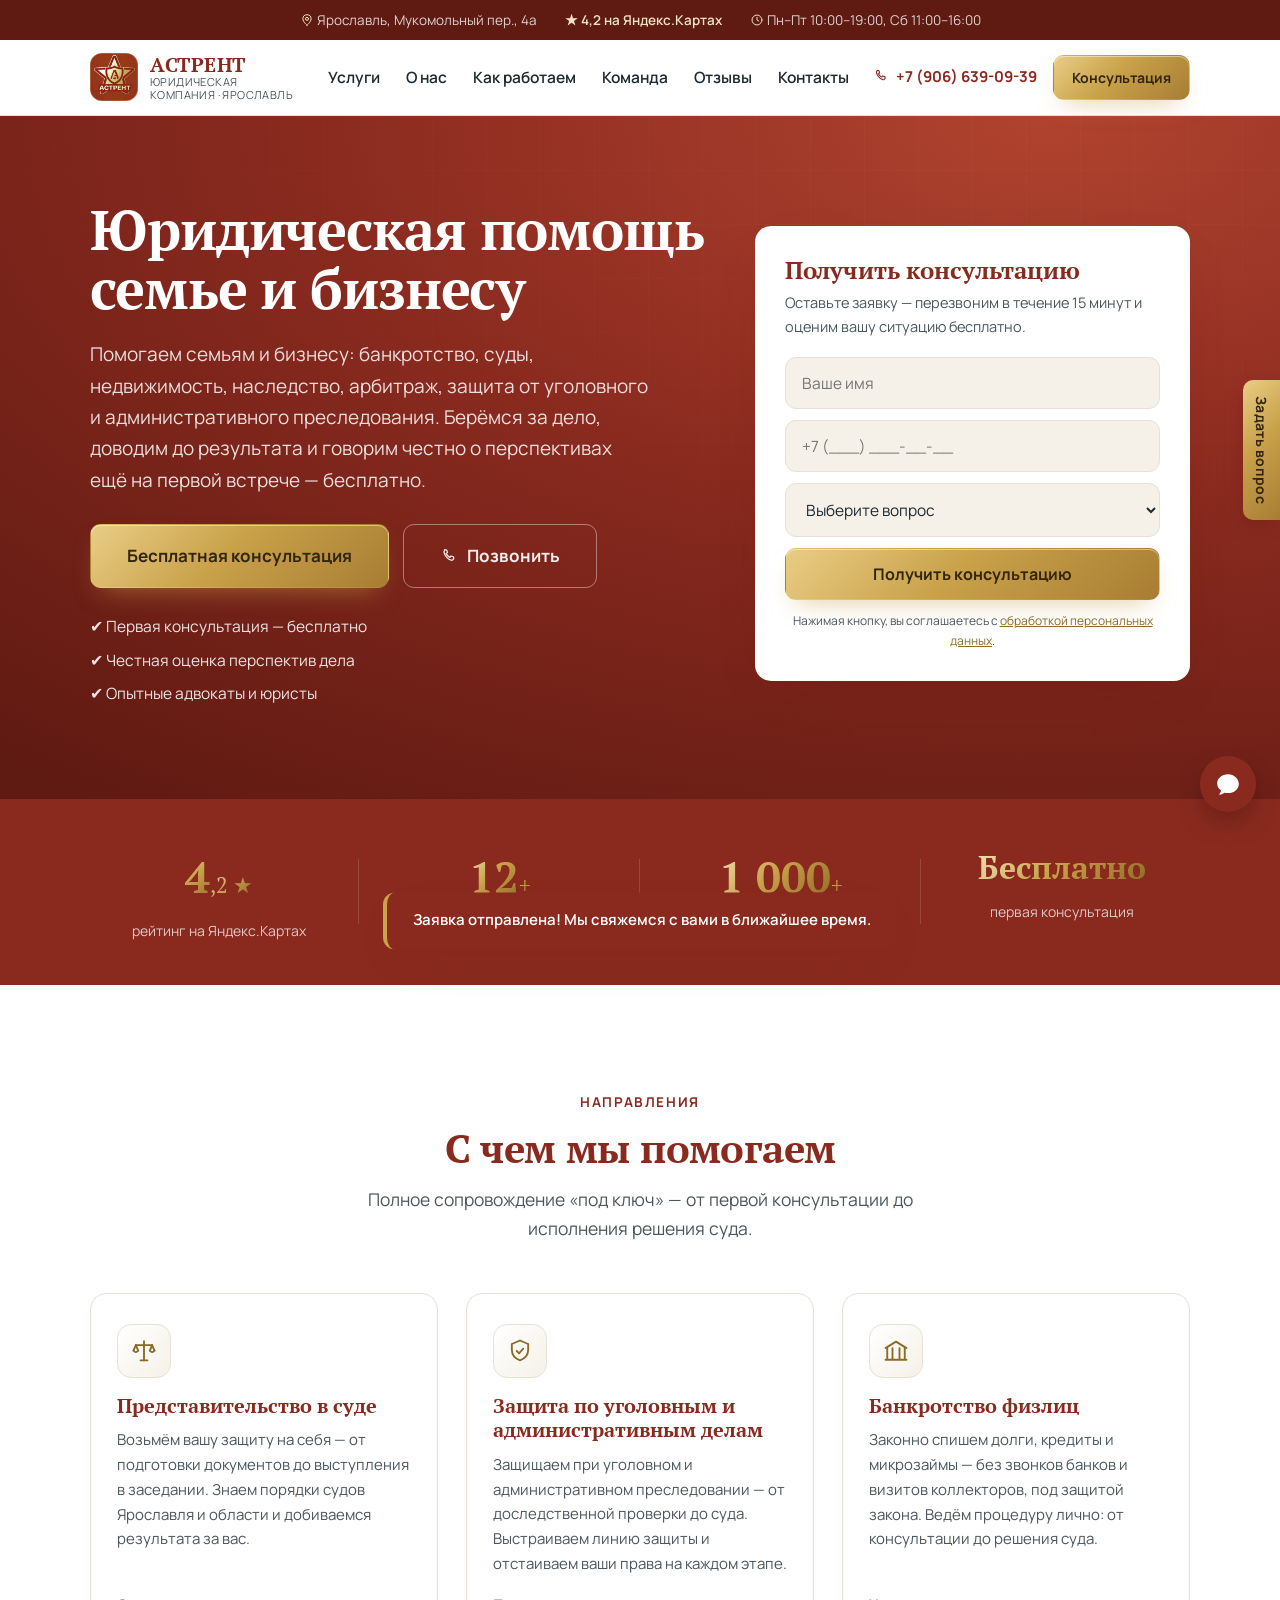
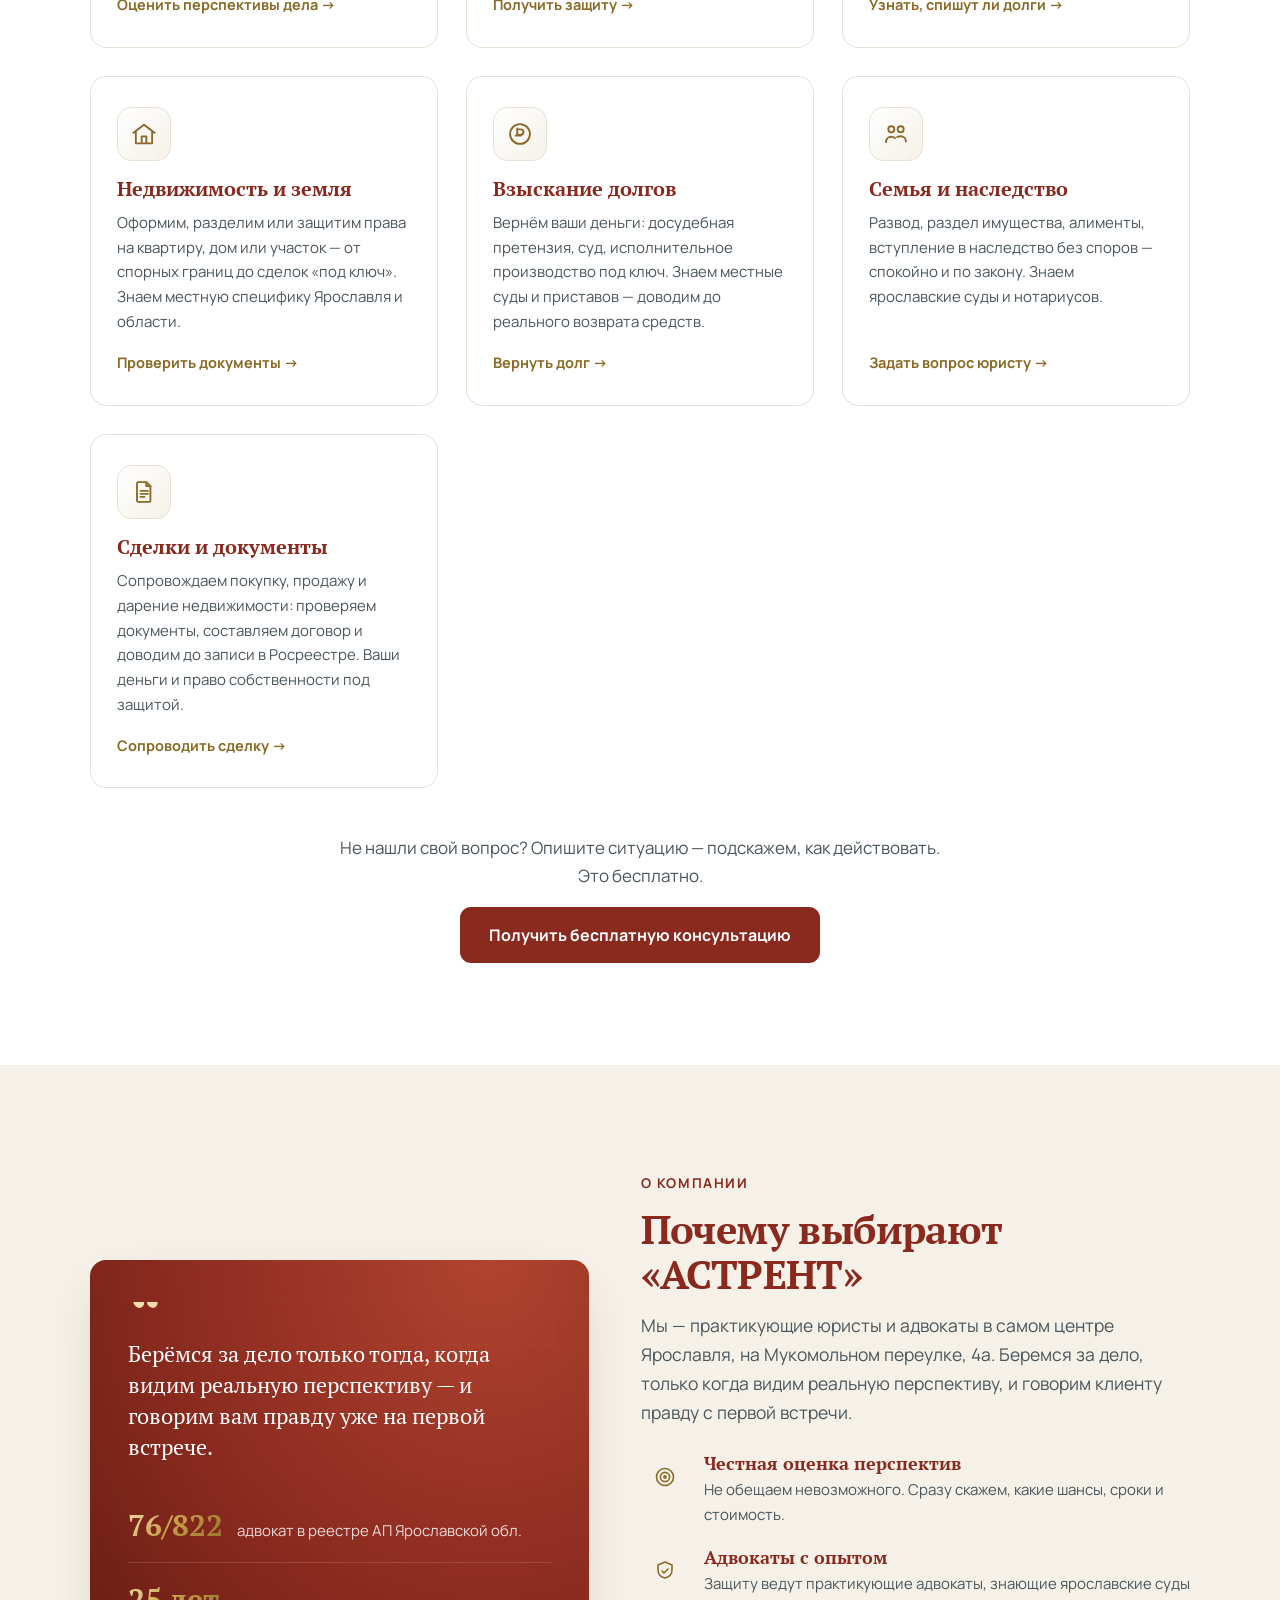
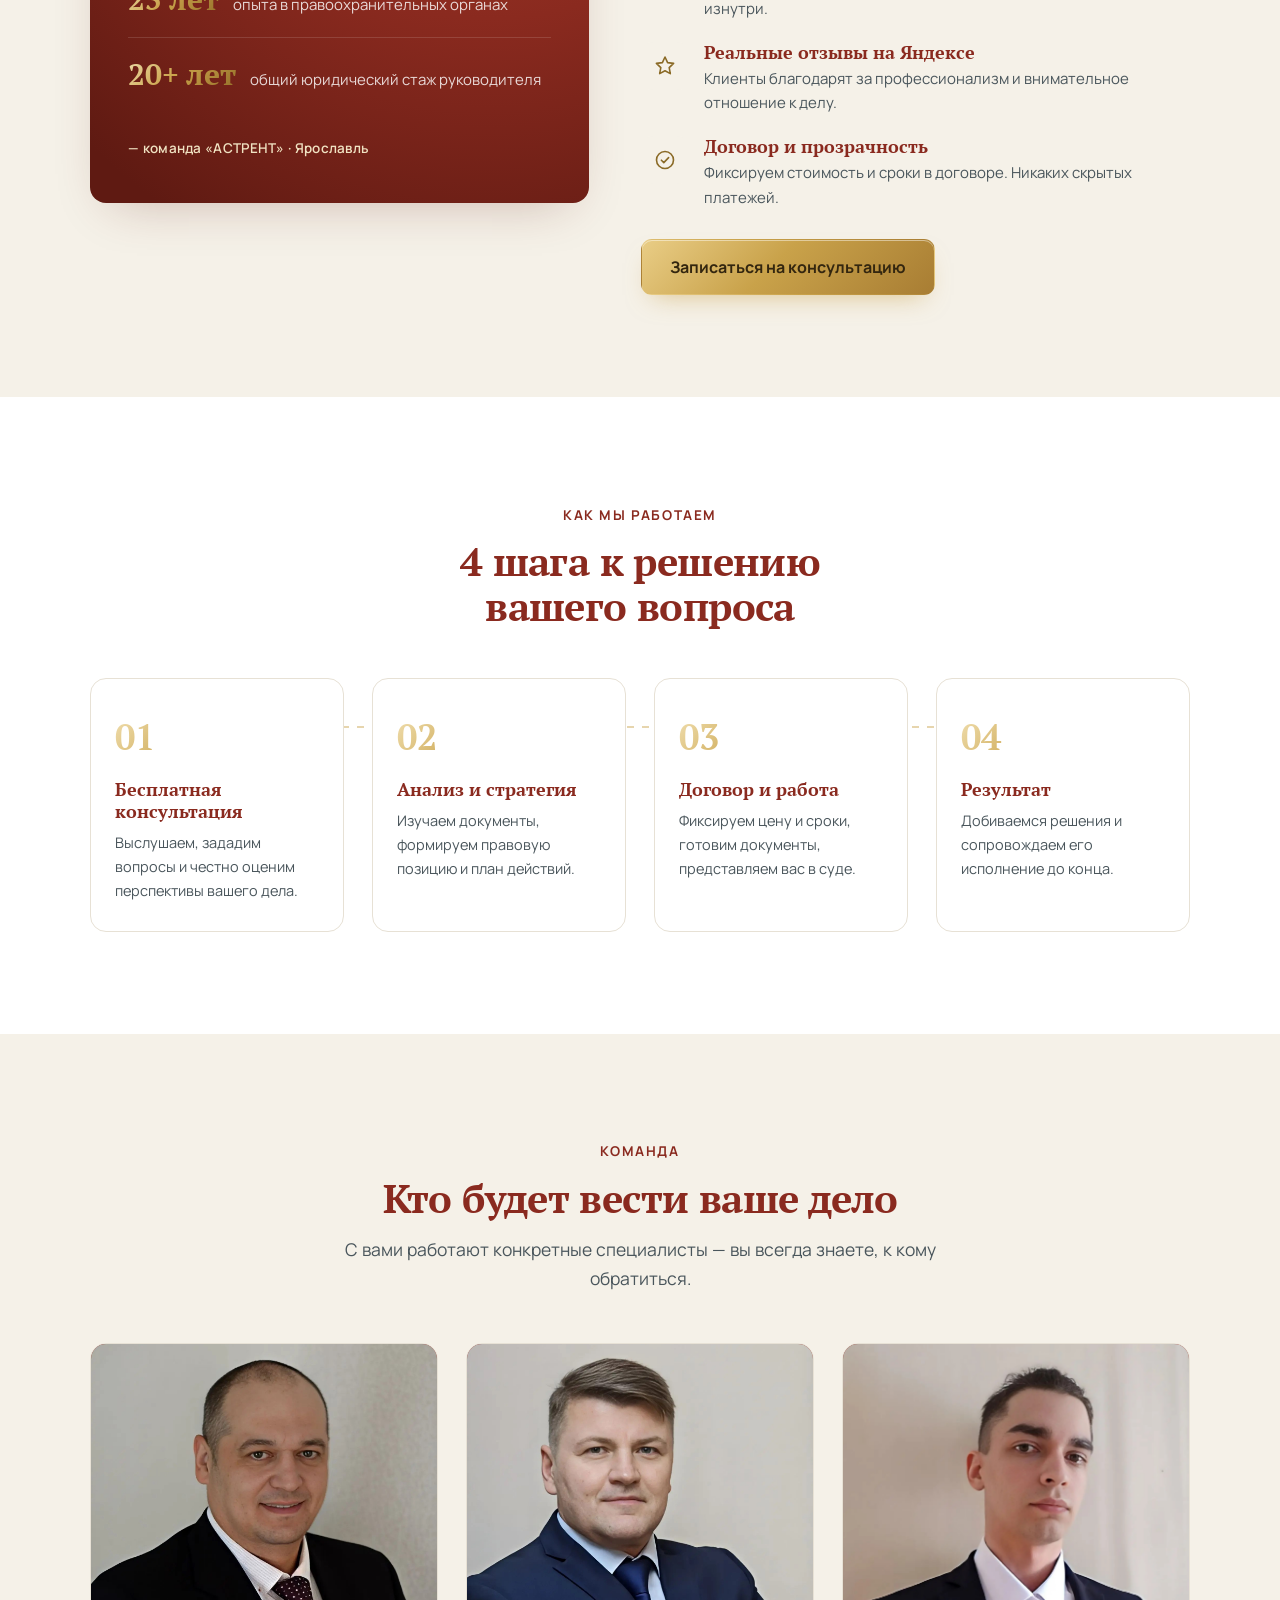
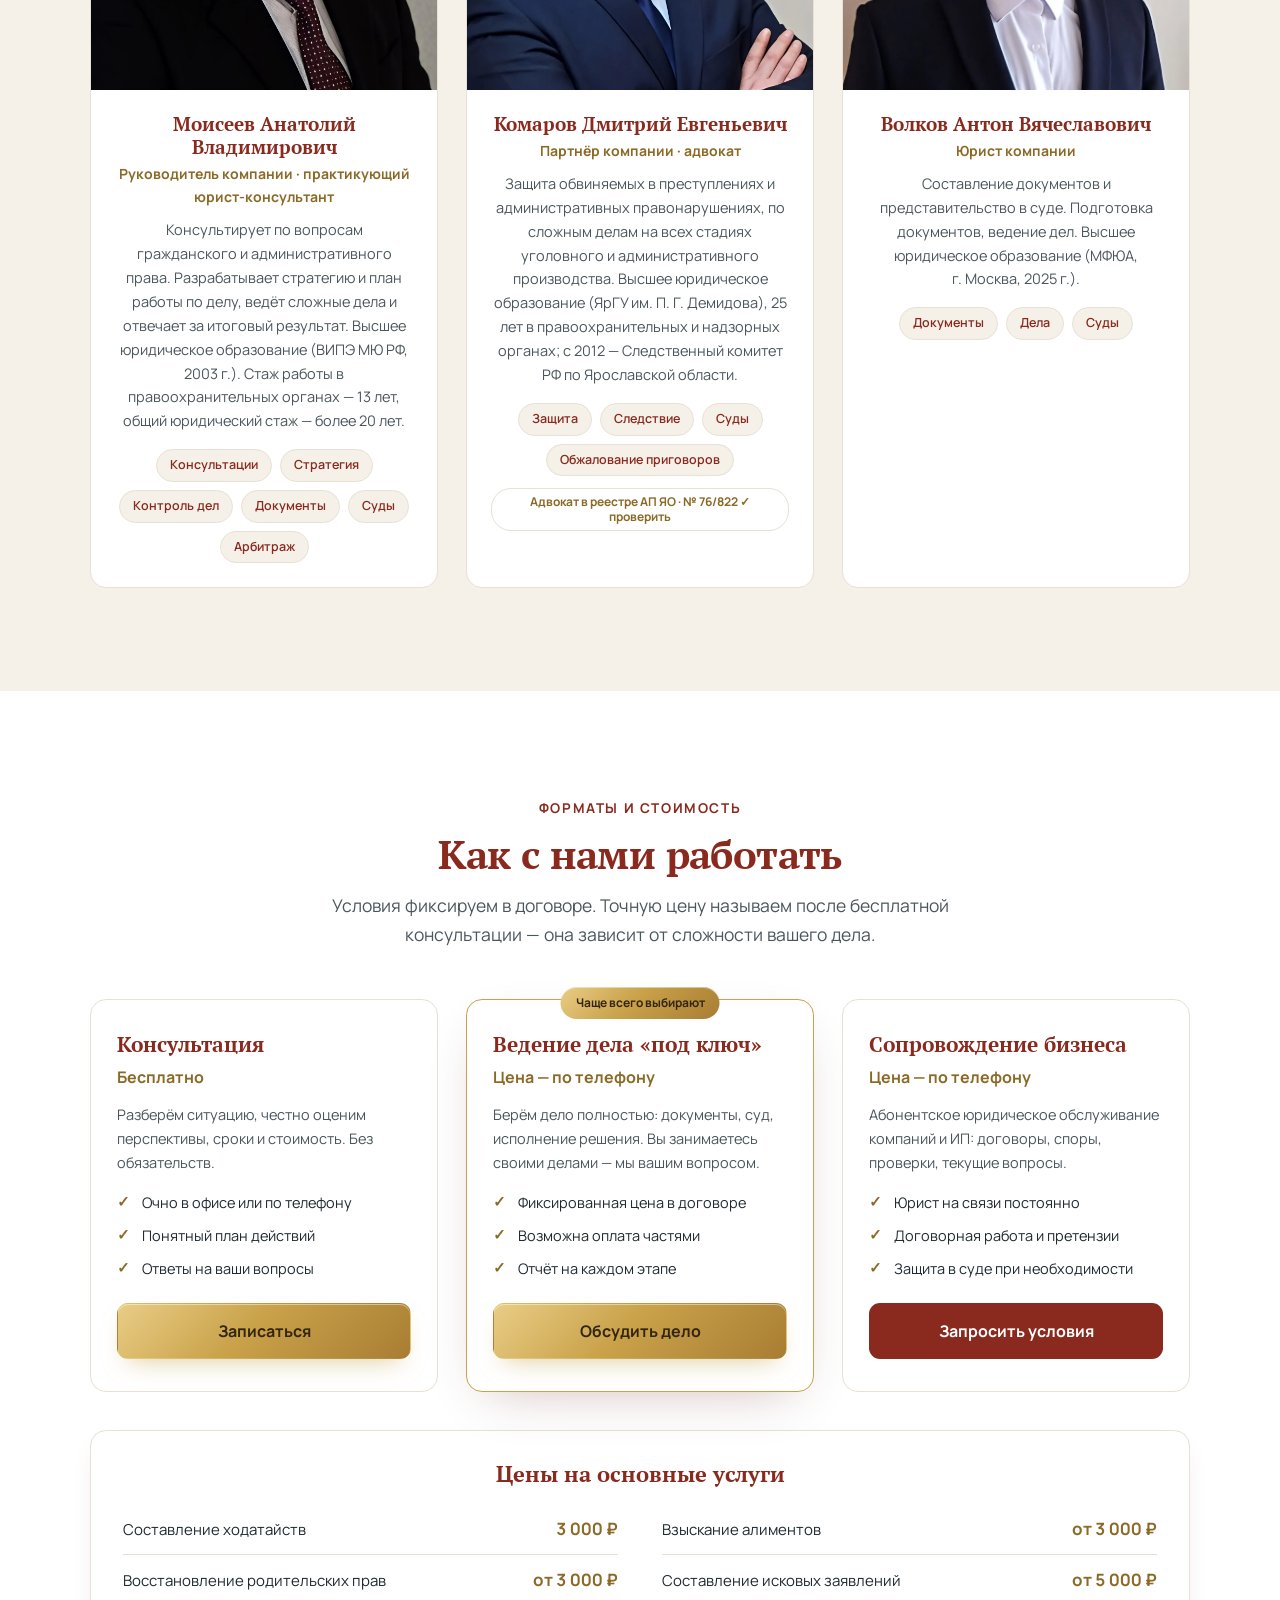
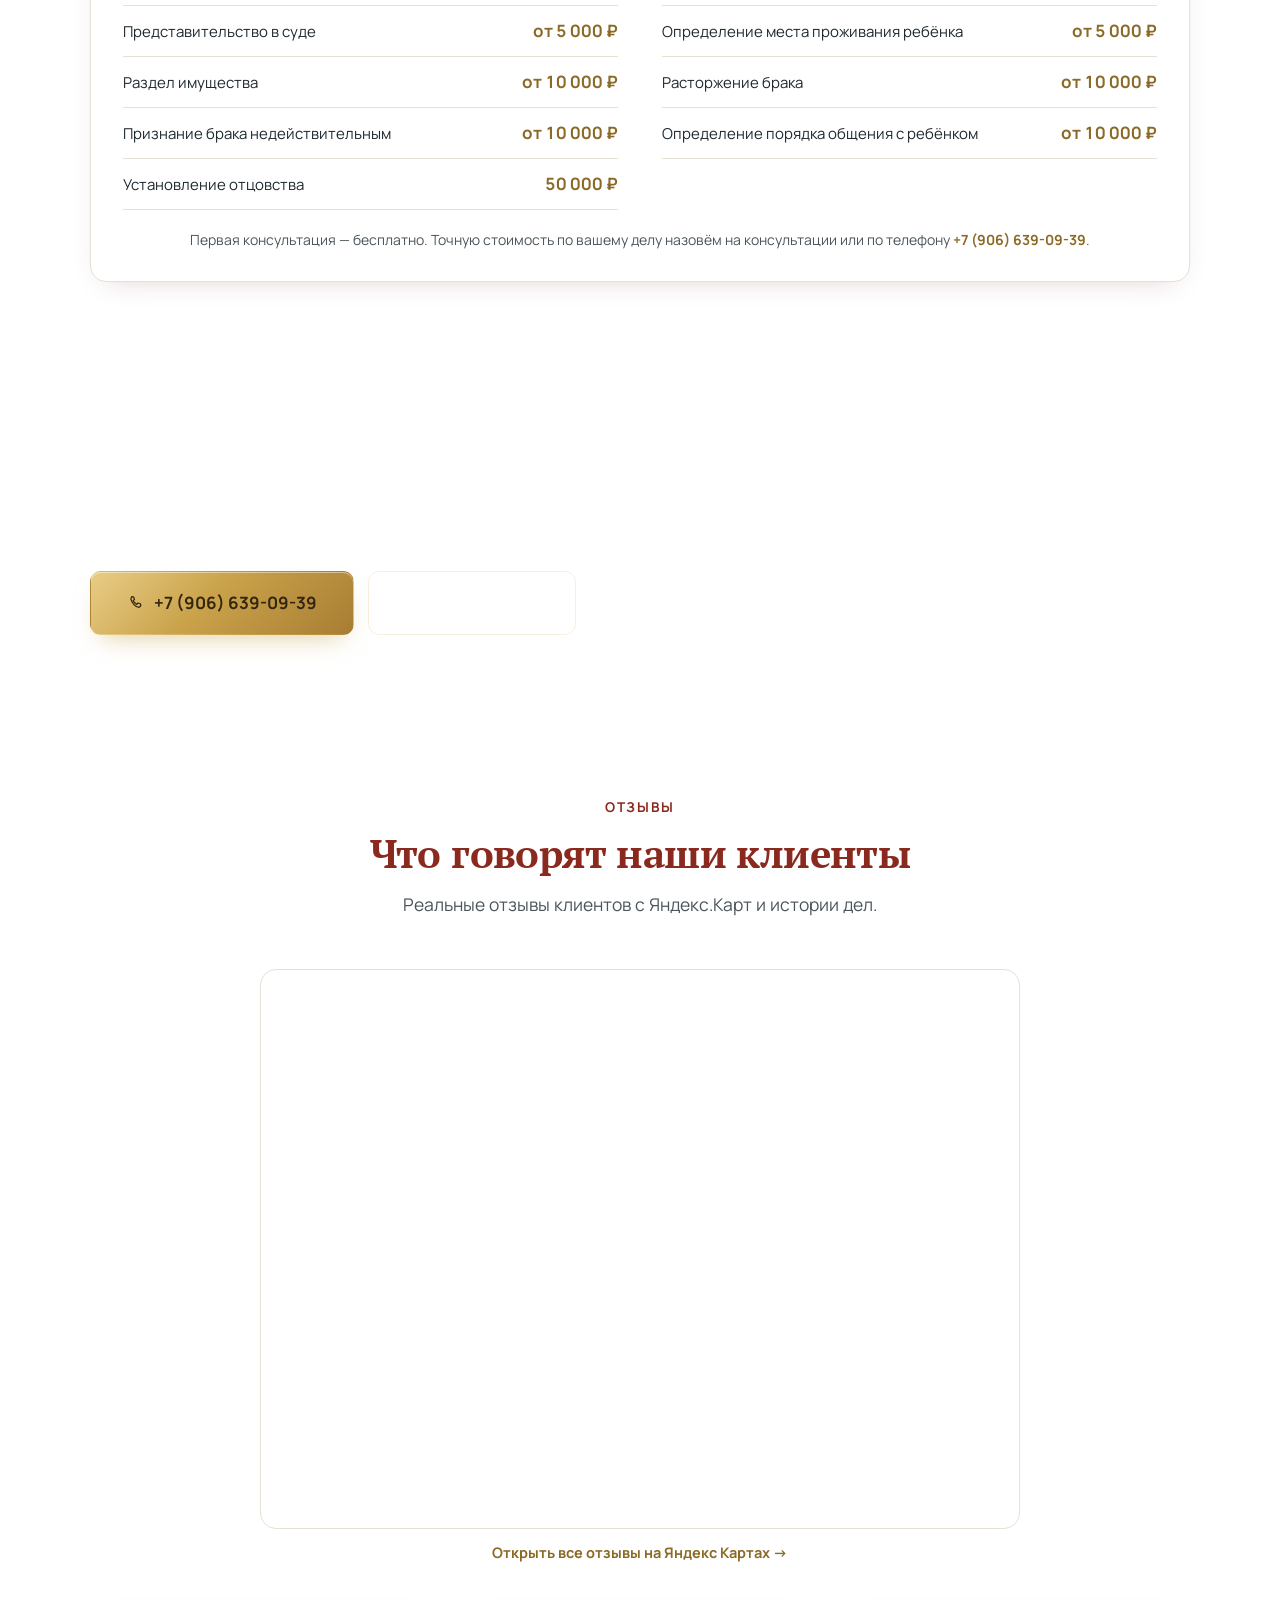
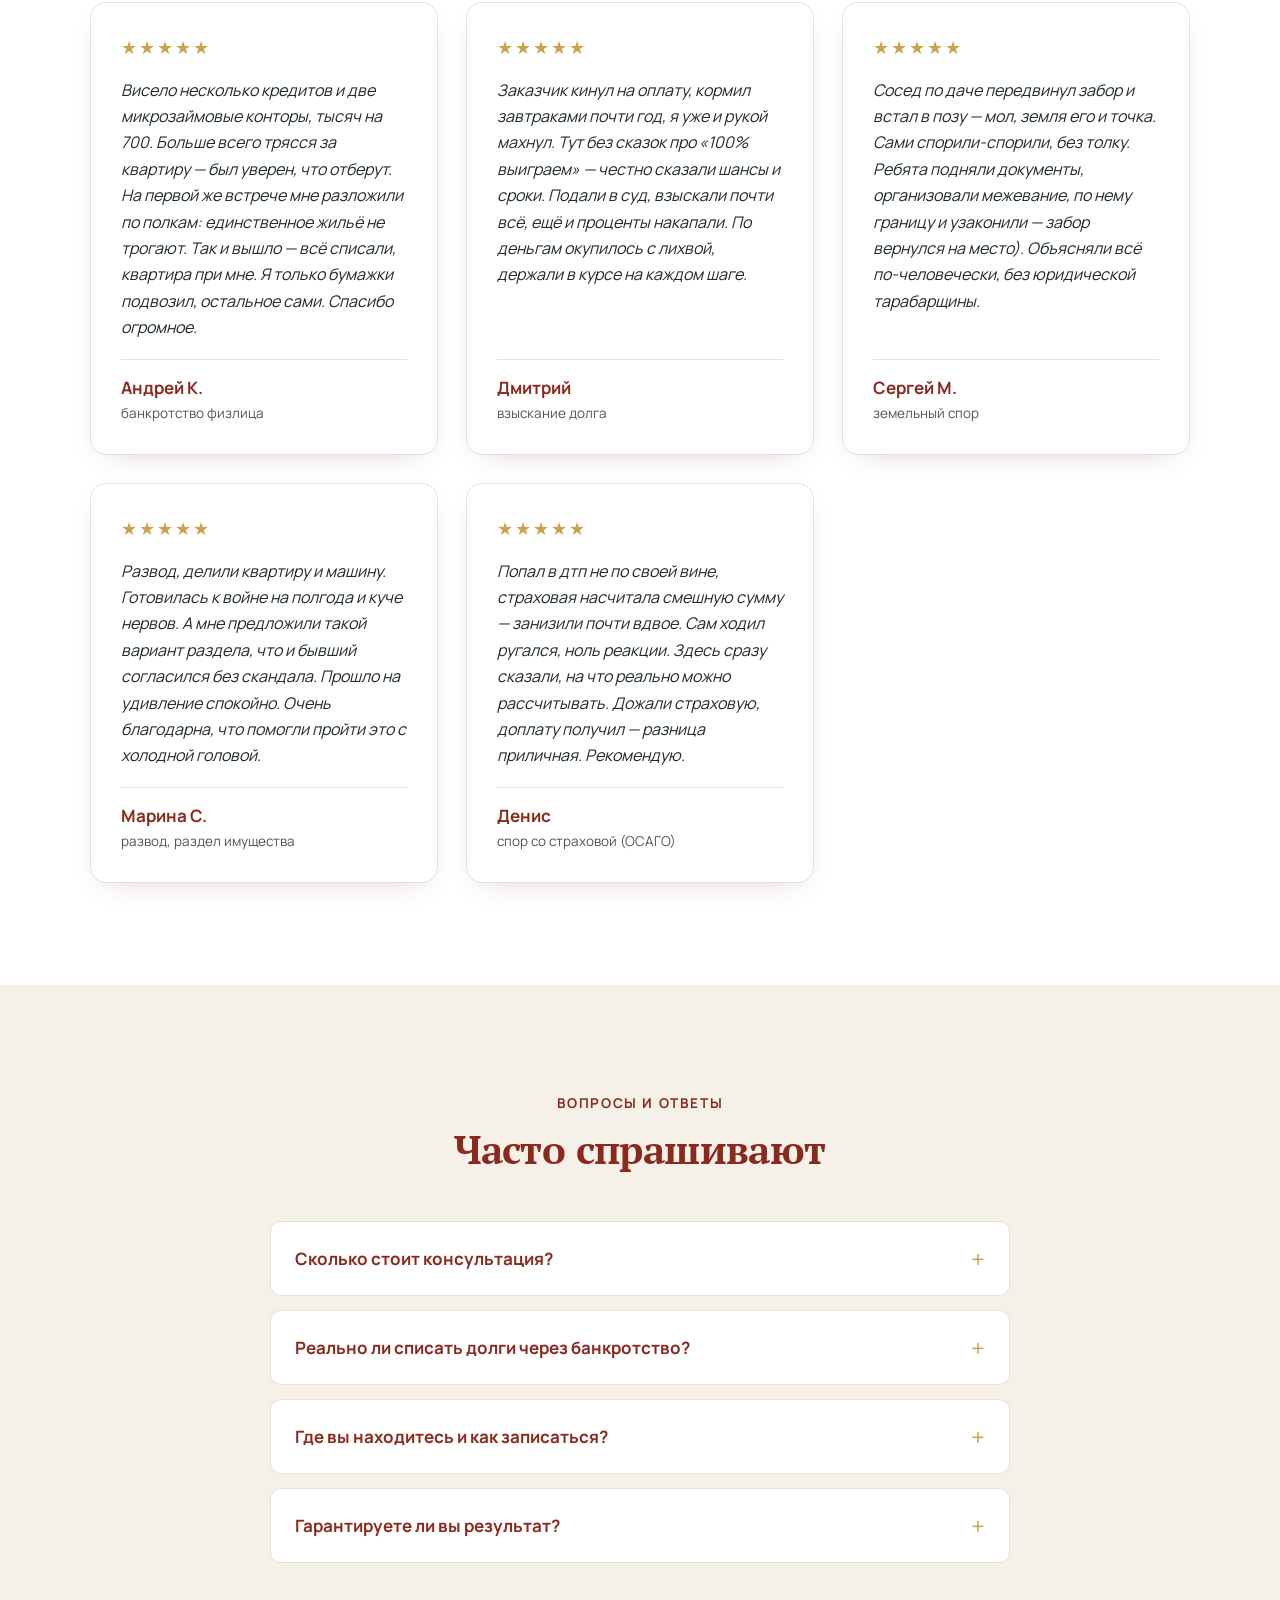
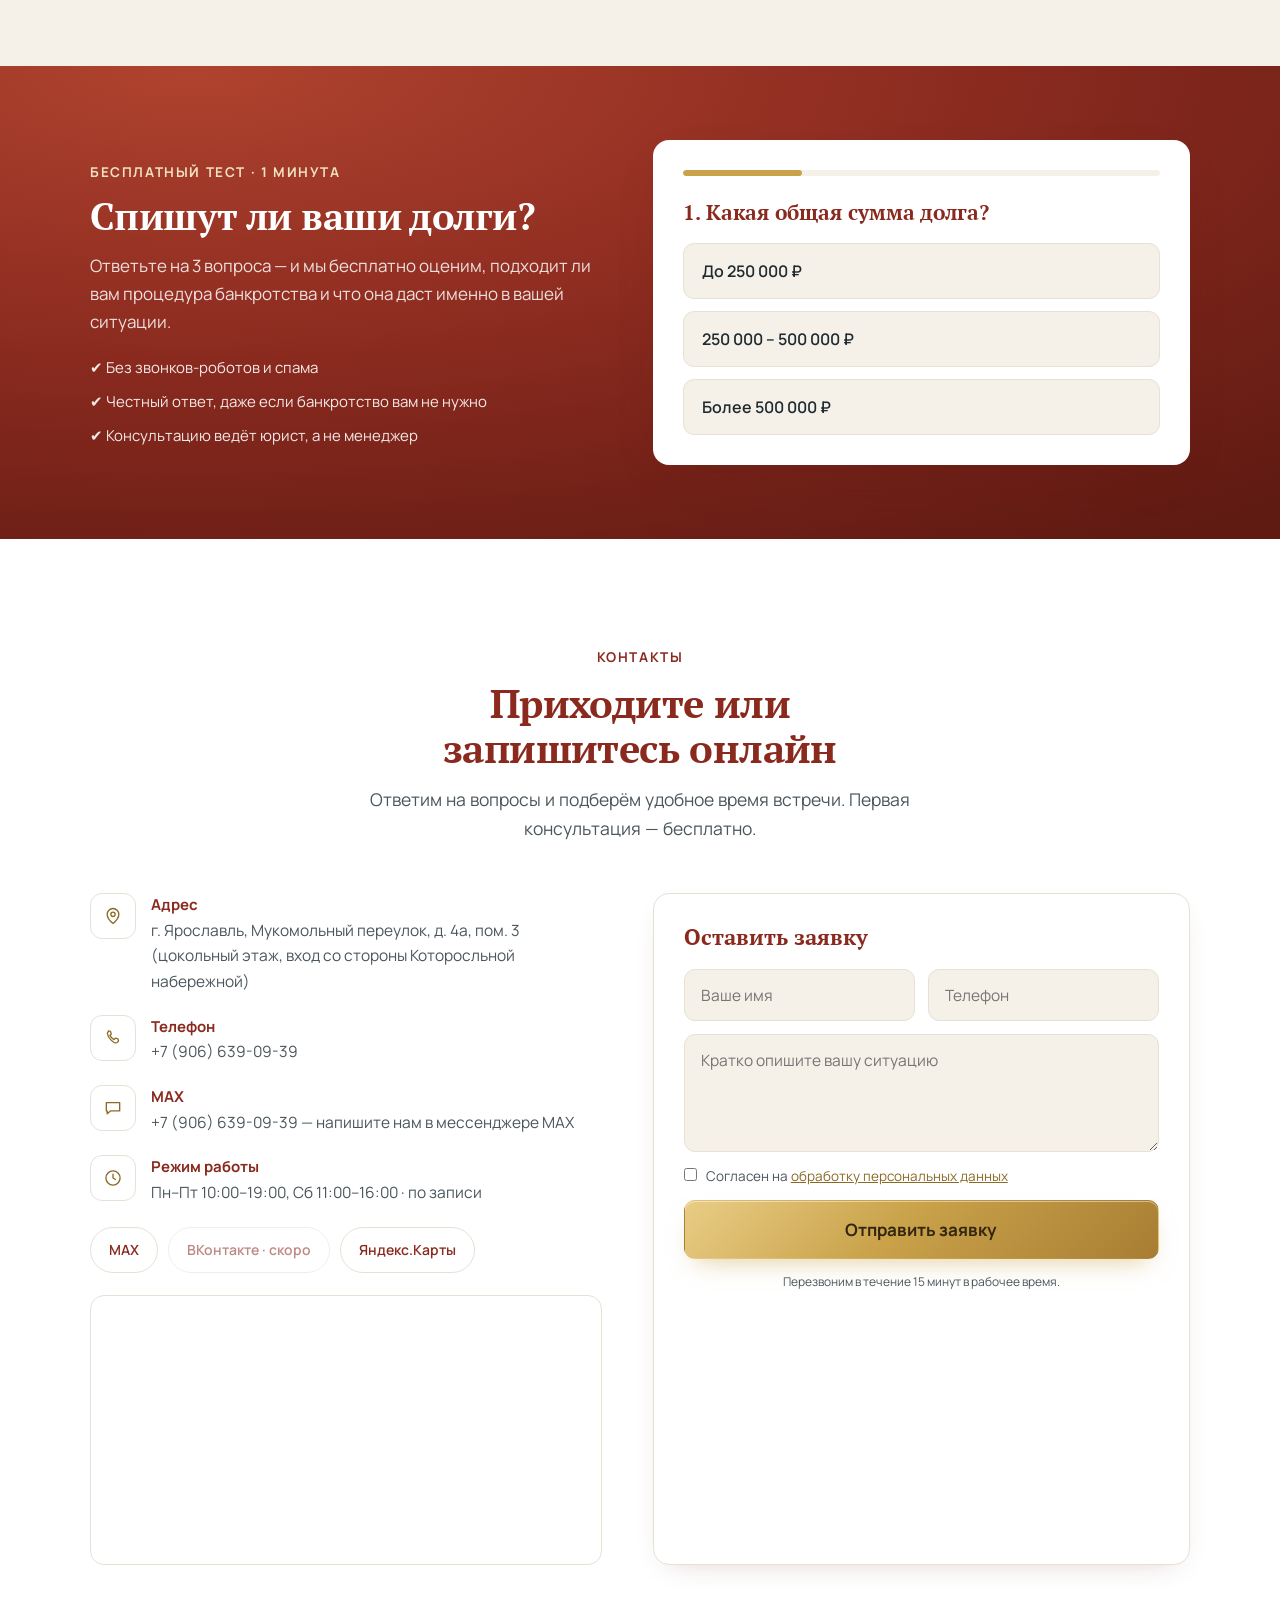
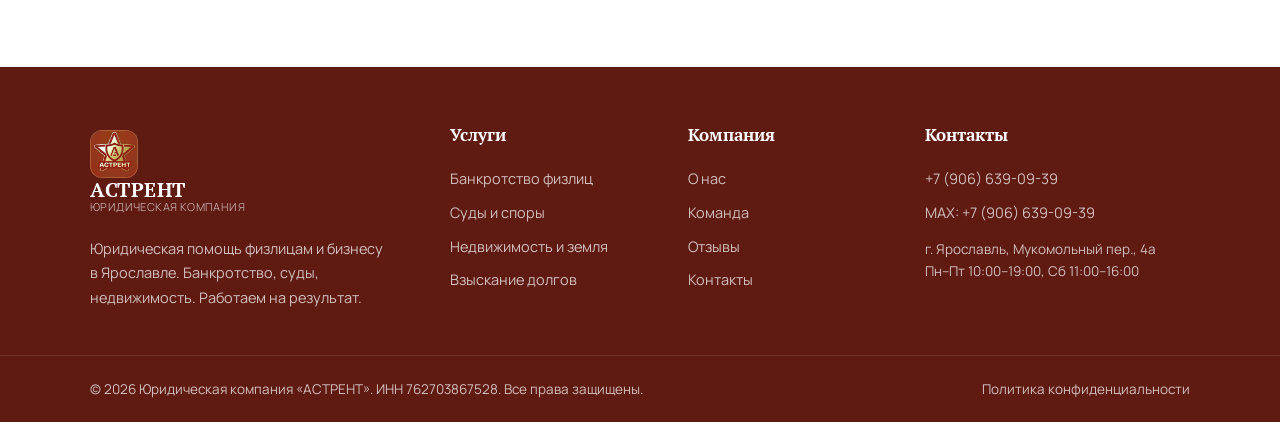
==== commit a79b026e: "Правки Анатолия: фраза (арбитраж+уголовка/админ), порядок услуг + карточка «Защита по уголовным/адм." ====
--- a/astrent.html
+++ b/astrent.html
@@ -598,6 +598,17 @@
     ]
   }
   </script>
+  <!-- Yandex.Metrika counter -->
+  <script type="text/javascript">
+     (function(m,e,t,r,i,k,a){m[i]=m[i]||function(){(m[i].a=m[i].a||[]).push(arguments)};
+     m[i].l=1*new Date();
+     for (var j = 0; j < document.scripts.length; j++) {if (document.scripts[j].src === r) { return; }}
+     k=e.createElement(t),a=e.getElementsByTagName(t)[0],k.async=1,k.src=r,a.parentNode.insertBefore(k,a)})
+     (window, document, "script", "https://mc.yandex.ru/metrika/tag.js", "ym");
+     ym(110194531, "init", {clickmap:true, trackLinks:true, accurateTrackBounce:true, webvisor:true});
+  </script>
+  <noscript><div><img src="https://mc.yandex.ru/watch/110194531" style="position:absolute; left:-9999px;" alt="" /></div></noscript>
+  <!-- /Yandex.Metrika counter -->
 </head>
 <body>
 
@@ -652,7 +663,7 @@
           Юридическая помощь<br>семье и бизнесу
         </h1>
         <p class="hero__lead">
-          Помогаем семьям и бизнесу: банкротство, суды, недвижимость, наследство. Берёмся за дело, доводим до результата
+          Помогаем семьям и бизнесу: банкротство, суды, недвижимость, наследство, арбитраж, защита от уголовного и административного преследования. Берёмся за дело, доводим до результата
           и говорим честно о перспективах ещё на первой встрече — бесплатно.
         </p>
 
@@ -723,17 +734,24 @@
 
       <div class="cards">
         <article class="card reveal">
+          <div class="card__icon"><svg viewBox="0 0 24 24" aria-hidden="true"><path d="M12 3.5V20"/><path d="M9 20h6"/><path d="M5 7h14"/><path d="M5 7l-2 4.6"/><path d="M5 7l2 4.6"/><path d="M3 11.6q2 2.8 4 0"/><path d="M19 7l-2 4.6"/><path d="M19 7l2 4.6"/><path d="M17 11.6q2 2.8 4 0"/></svg></div>
+          <h3 class="card__title">Представительство в суде</h3>
+          <p class="card__text">Возьмём вашу защиту на себя — от подготовки документов до выступления в заседании. Знаем порядки судов Ярославля и области и добиваемся результата за вас.</p>
+          <a href="#lead" class="card__link">Оценить перспективы дела →</a>
+        </article>
+
+        <article class="card reveal">
+          <div class="card__icon"><svg viewBox="0 0 24 24" aria-hidden="true"><path d="M12 3l7 3v5c0 4.6-3 7.6-7 9-4-1.4-7-4.4-7-9V6z"/><path d="M9.2 12l2 2 3.6-4"/></svg></div>
+          <h3 class="card__title">Защита по уголовным и административным делам</h3>
+          <p class="card__text">Защищаем при уголовном и административном преследовании — от доследственной проверки до суда. Выстраиваем линию защиты и отстаиваем ваши права на каждом этапе.</p>
+          <a href="#lead" class="card__link">Получить защиту →</a>
+        </article>
+
+        <article class="card reveal">
           <div class="card__icon"><svg viewBox="0 0 24 24" aria-hidden="true"><path d="M3 9.5l9-5.5 9 5.5"/><path d="M4.5 9.5v9"/><path d="M9 9.5v9"/><path d="M15 9.5v9"/><path d="M19.5 9.5v9"/><path d="M3 19.5h18"/></svg></div>
           <h3 class="card__title">Банкротство физлиц</h3>
           <p class="card__text">Законно спишем долги, кредиты и микрозаймы — без звонков банков и визитов коллекторов, под защитой закона. Ведём процедуру лично: от консультации до решения суда.</p>
           <a href="#lead" class="card__link">Узнать, спишут ли долги →</a>
-        </article>
-
-        <article class="card reveal">
-          <div class="card__icon"><svg viewBox="0 0 24 24" aria-hidden="true"><path d="M12 3.5V20"/><path d="M9 20h6"/><path d="M5 7h14"/><path d="M5 7l-2 4.6"/><path d="M5 7l2 4.6"/><path d="M3 11.6q2 2.8 4 0"/><path d="M19 7l-2 4.6"/><path d="M19 7l2 4.6"/><path d="M17 11.6q2 2.8 4 0"/></svg></div>
-          <h3 class="card__title">Представительство в суде</h3>
-          <p class="card__text">Возьмём вашу защиту на себя — от подготовки документов до выступления в заседании. Знаем порядки судов Ярославля и области и добиваемся результата за вас.</p>
-          <a href="#lead" class="card__link">Оценить перспективы дела →</a>
         </article>
 
         <article class="card reveal">
@@ -1442,6 +1460,7 @@
       var done = function () {
         form.reset();
         if (btn) { btn.textContent = original; btn.disabled = false; }
+        if (window.ym) { ym(110194531, 'reachGoal', 'lead'); }
         showToast('Заявка отправлена! Мы свяжемся с вами в ближайшее время.');
       };
       var fail = function () {
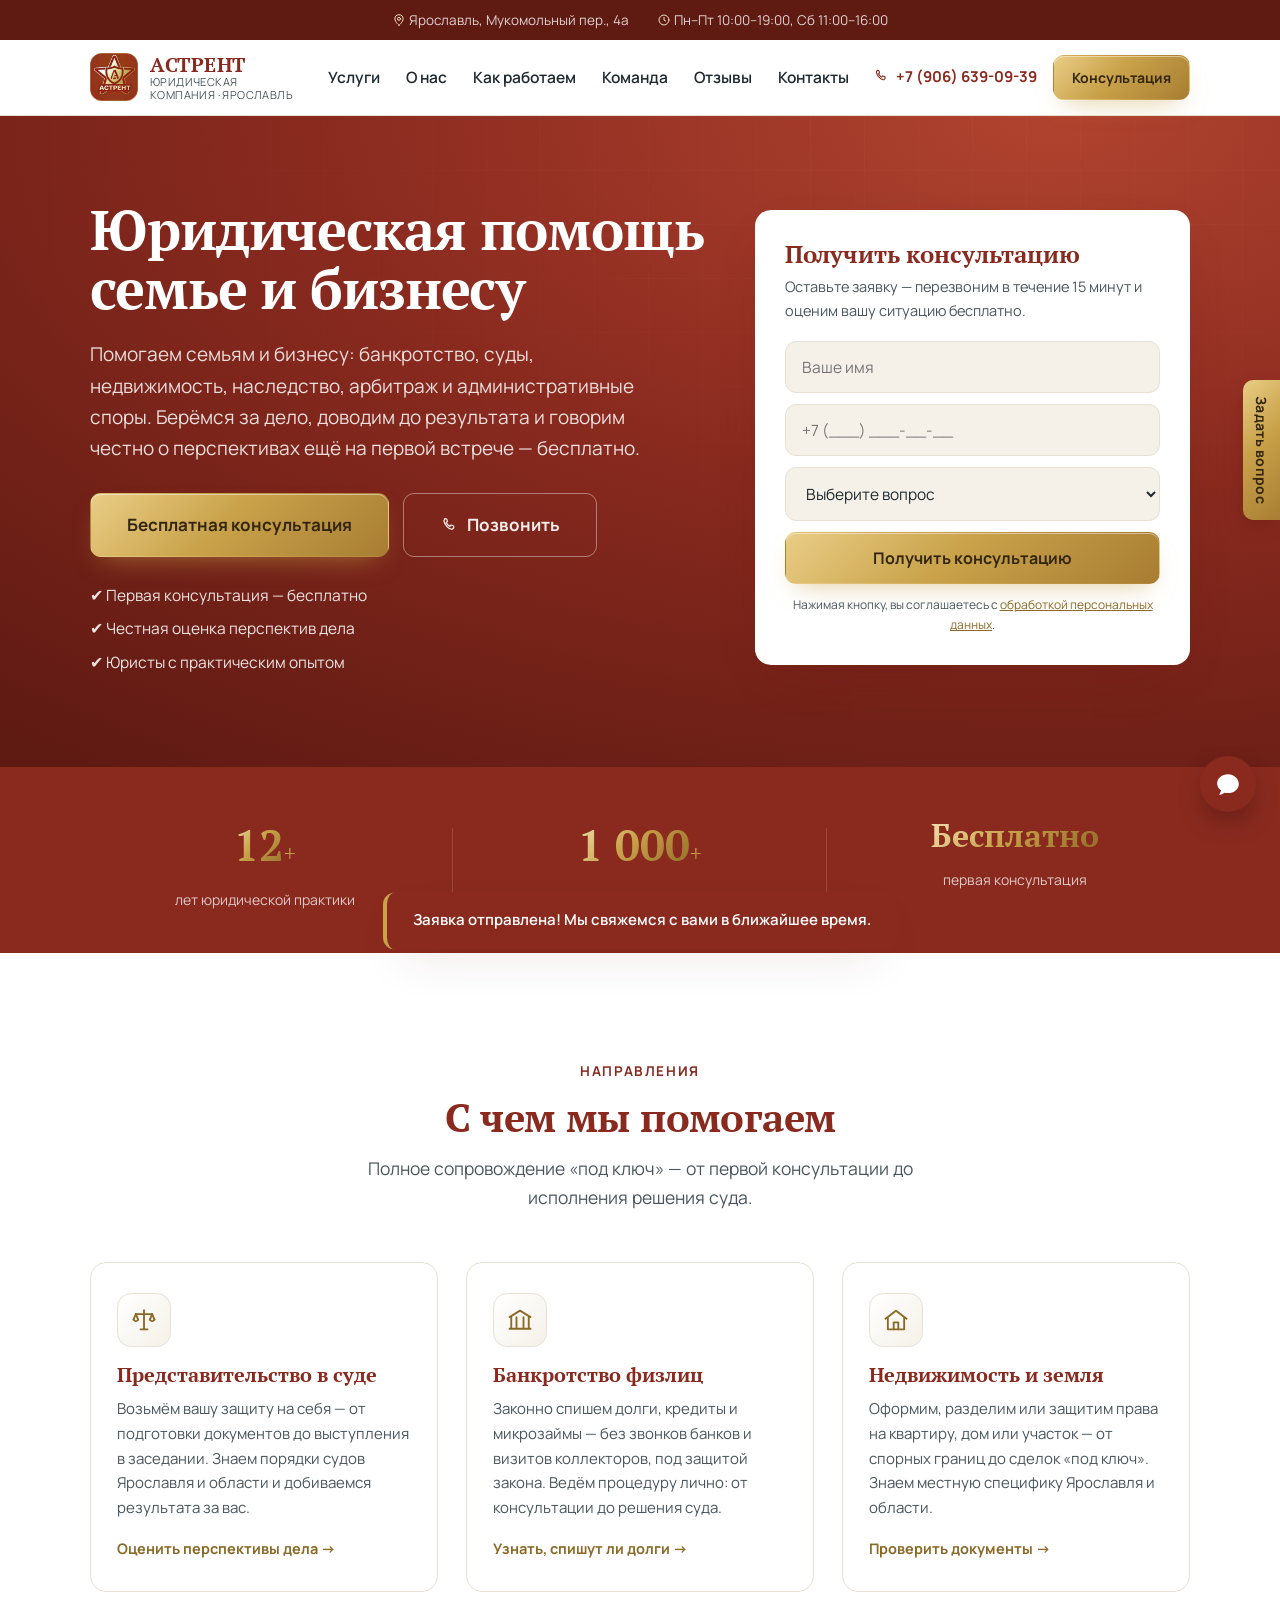
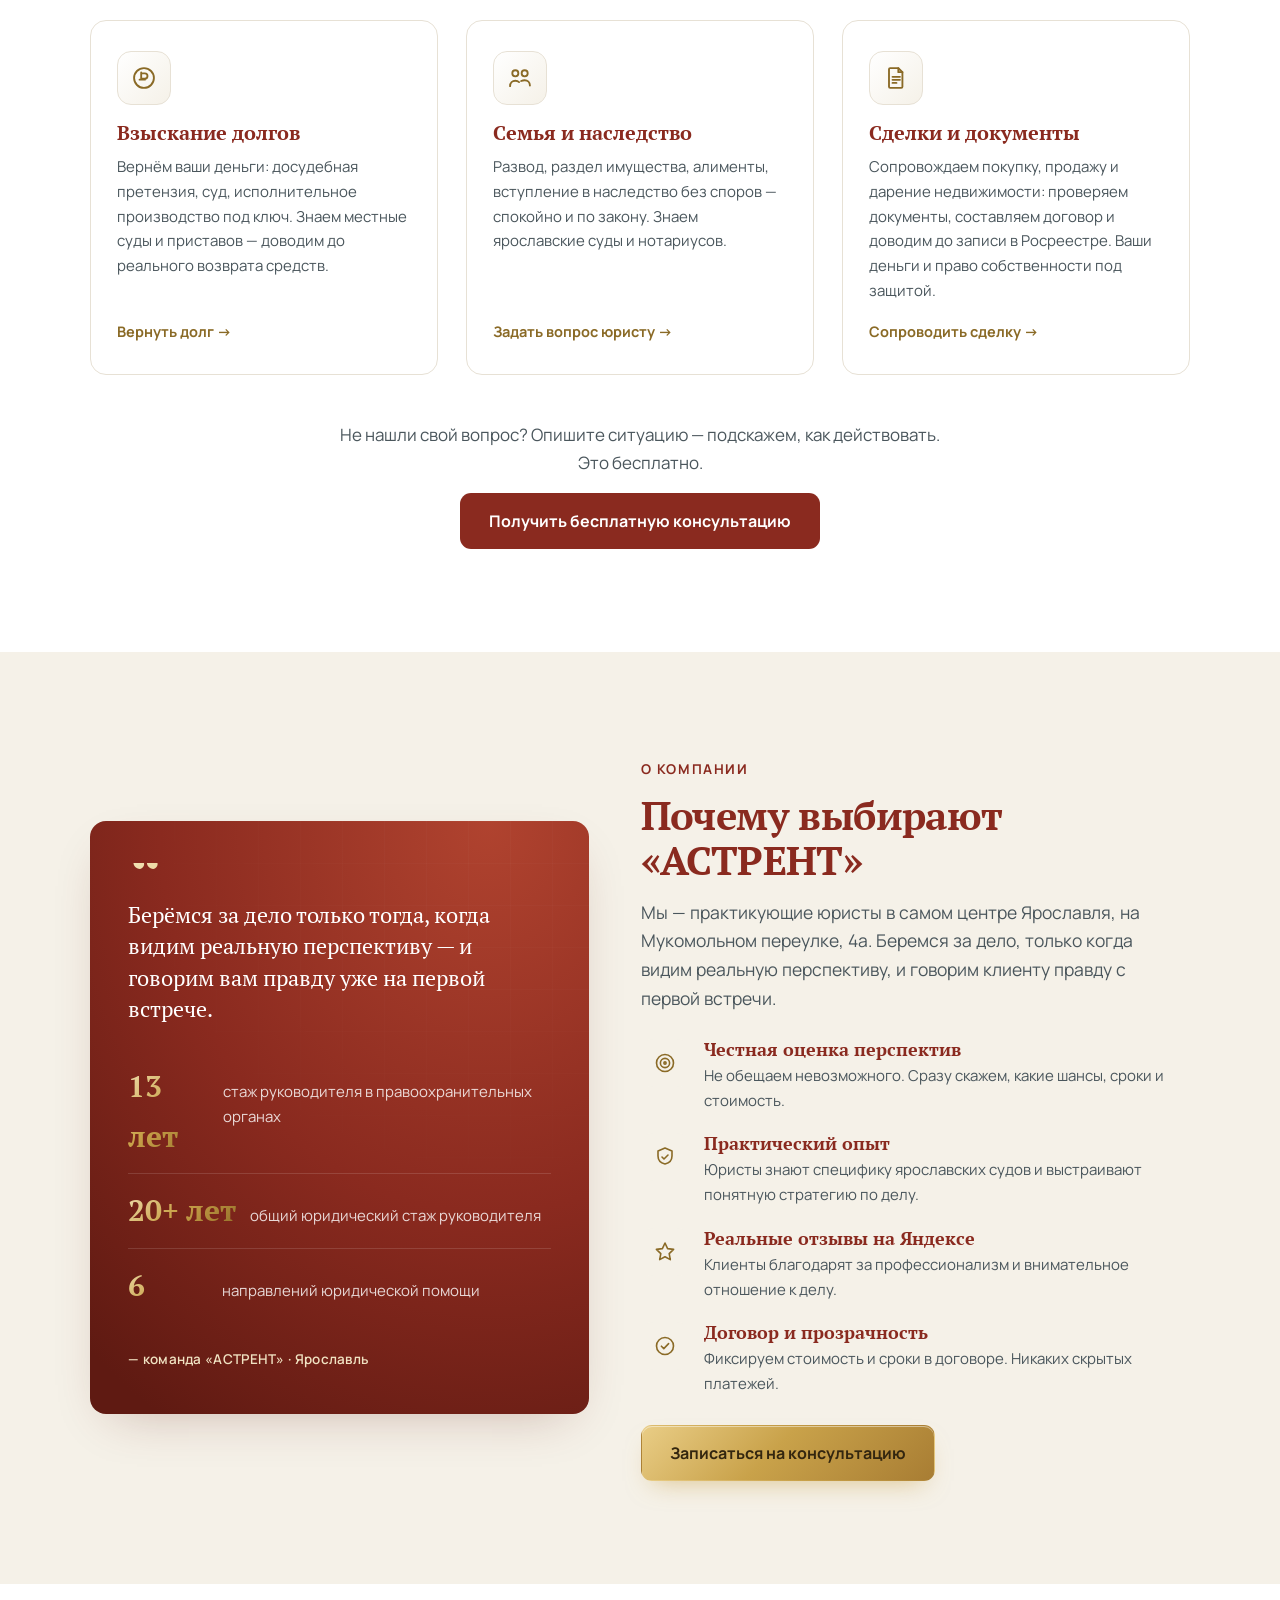
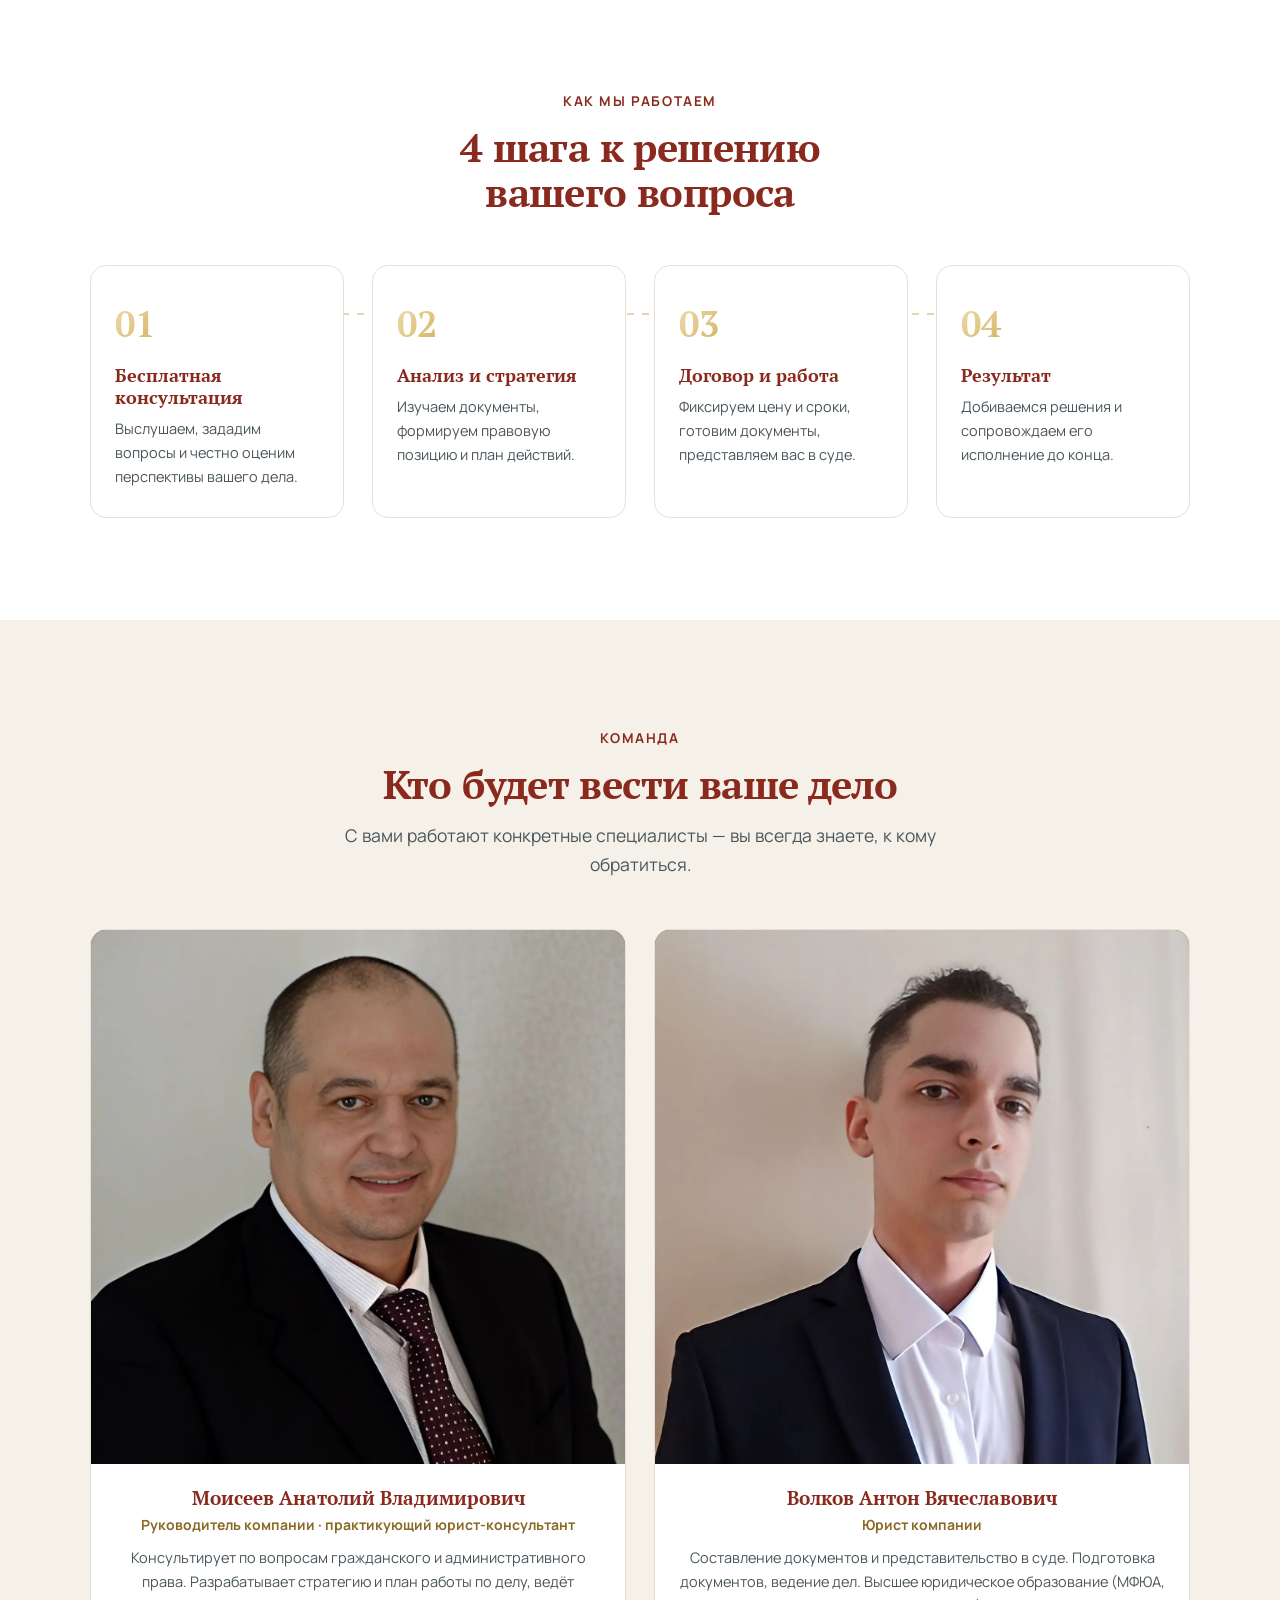
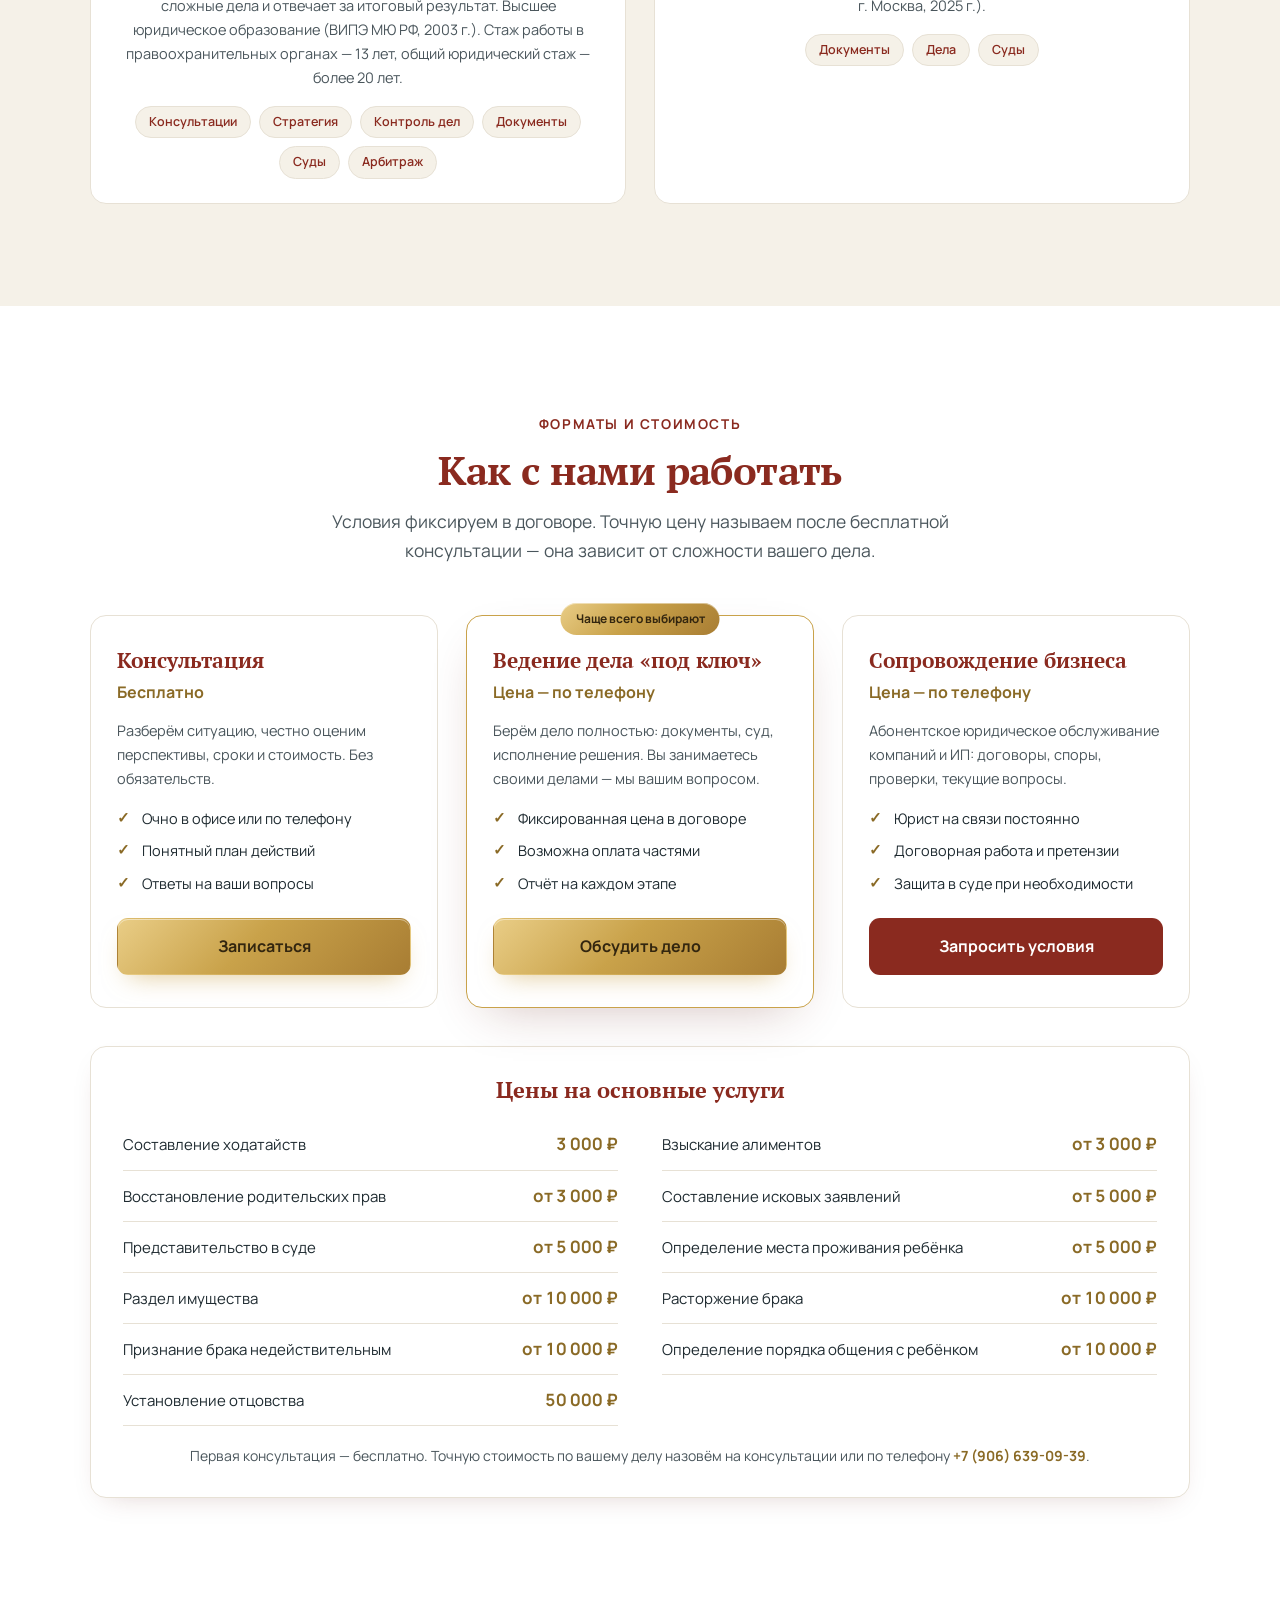
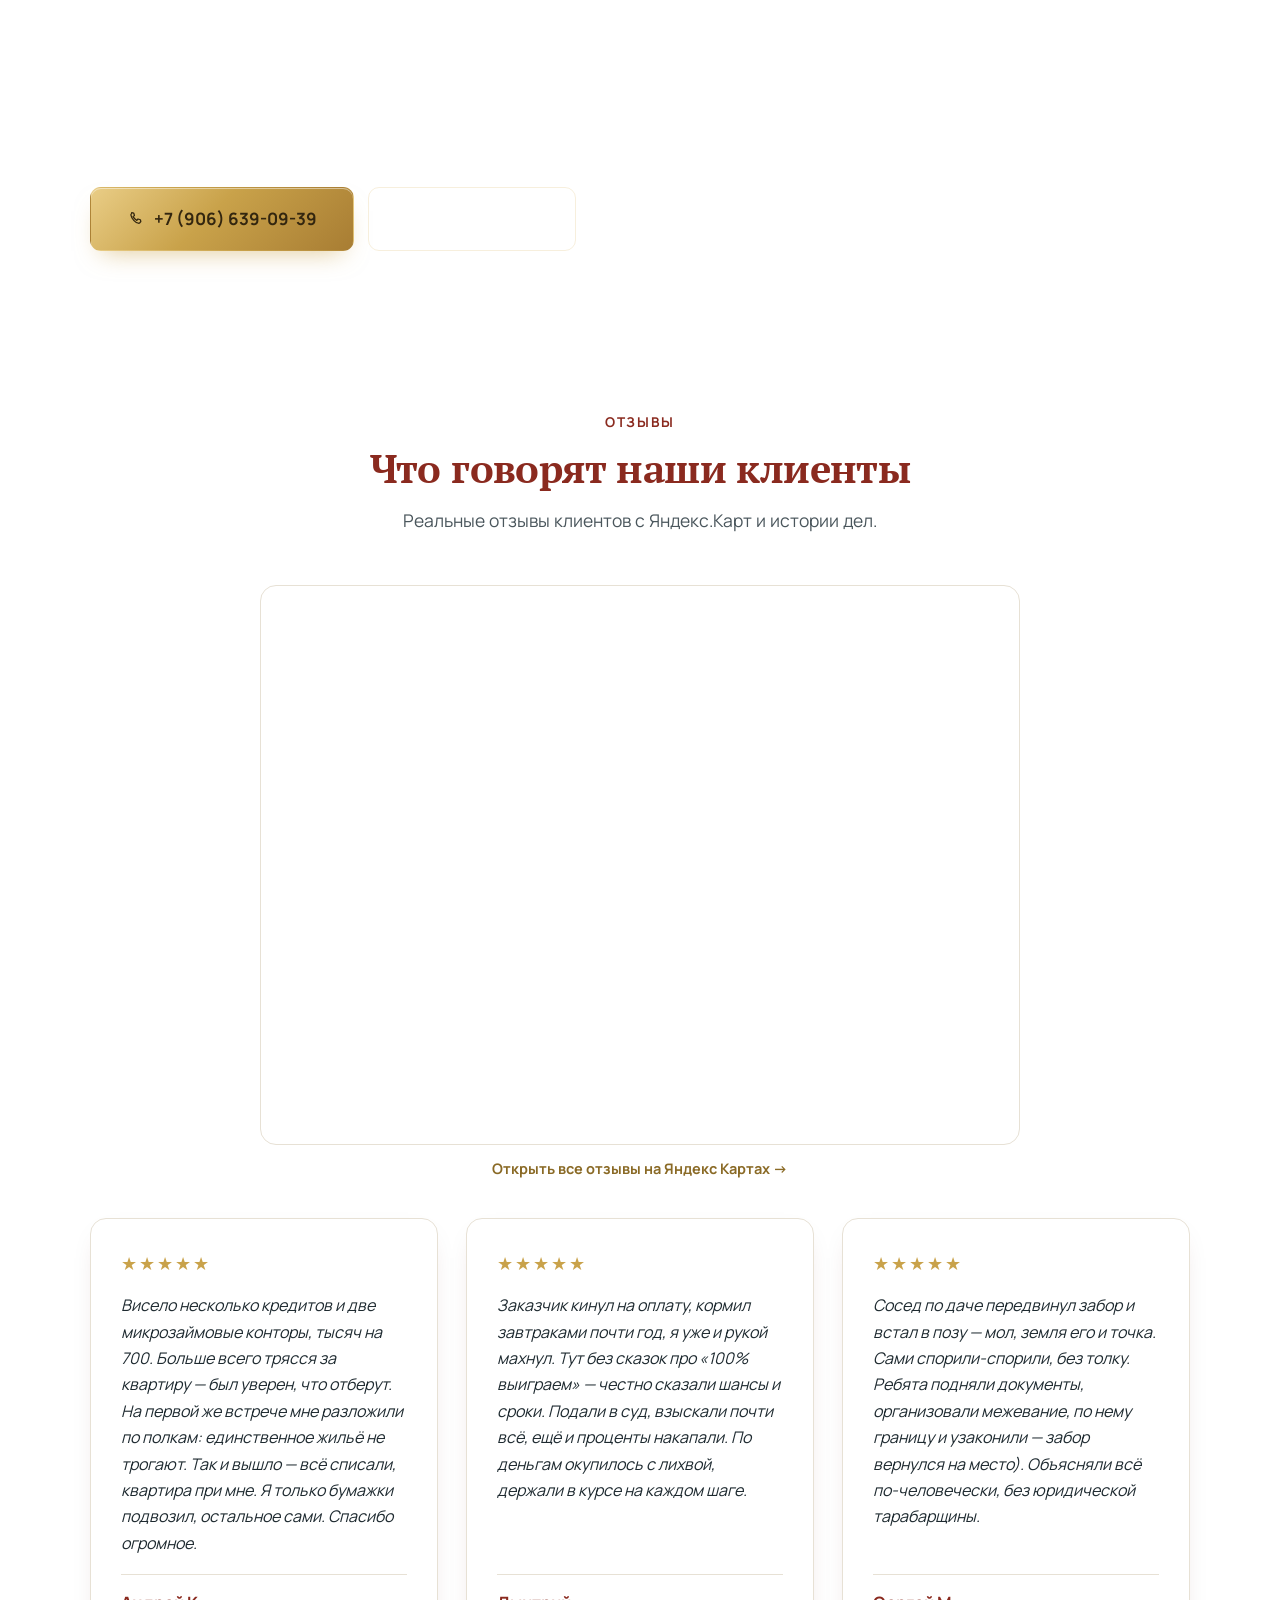
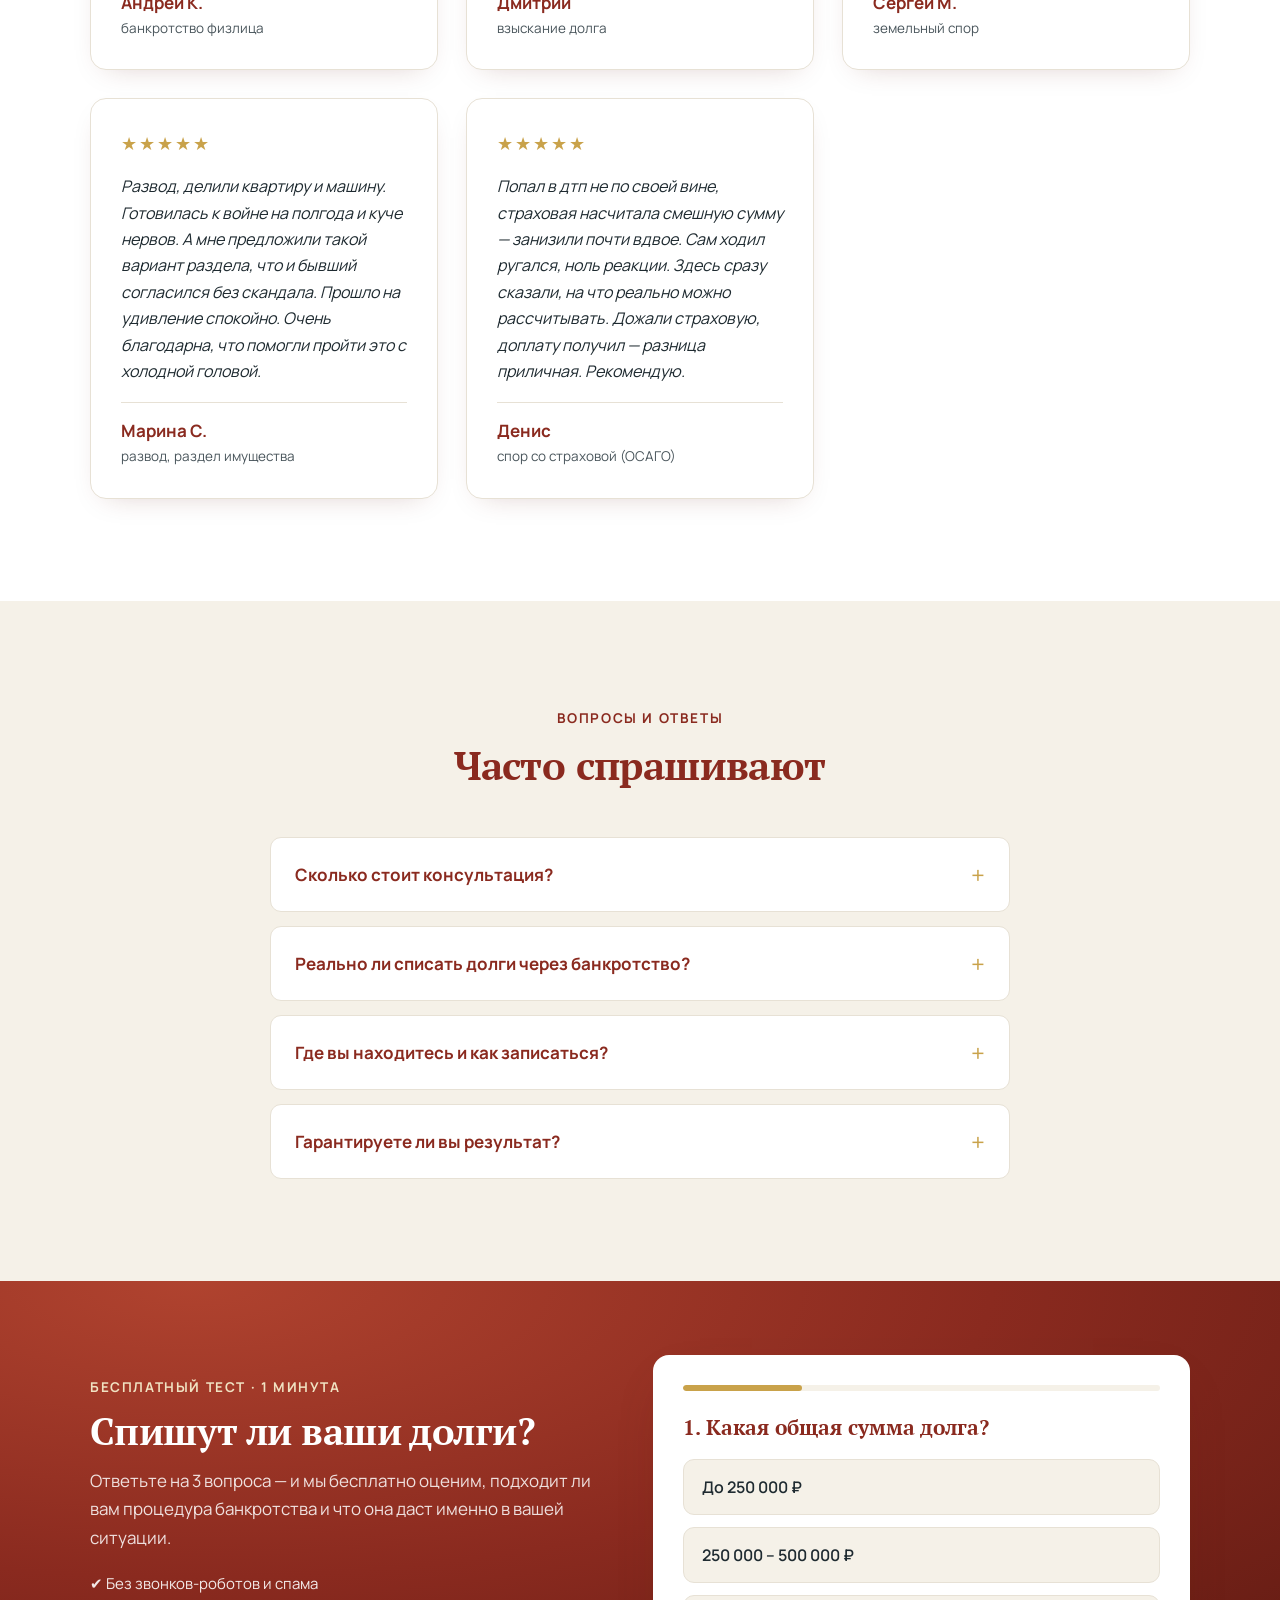
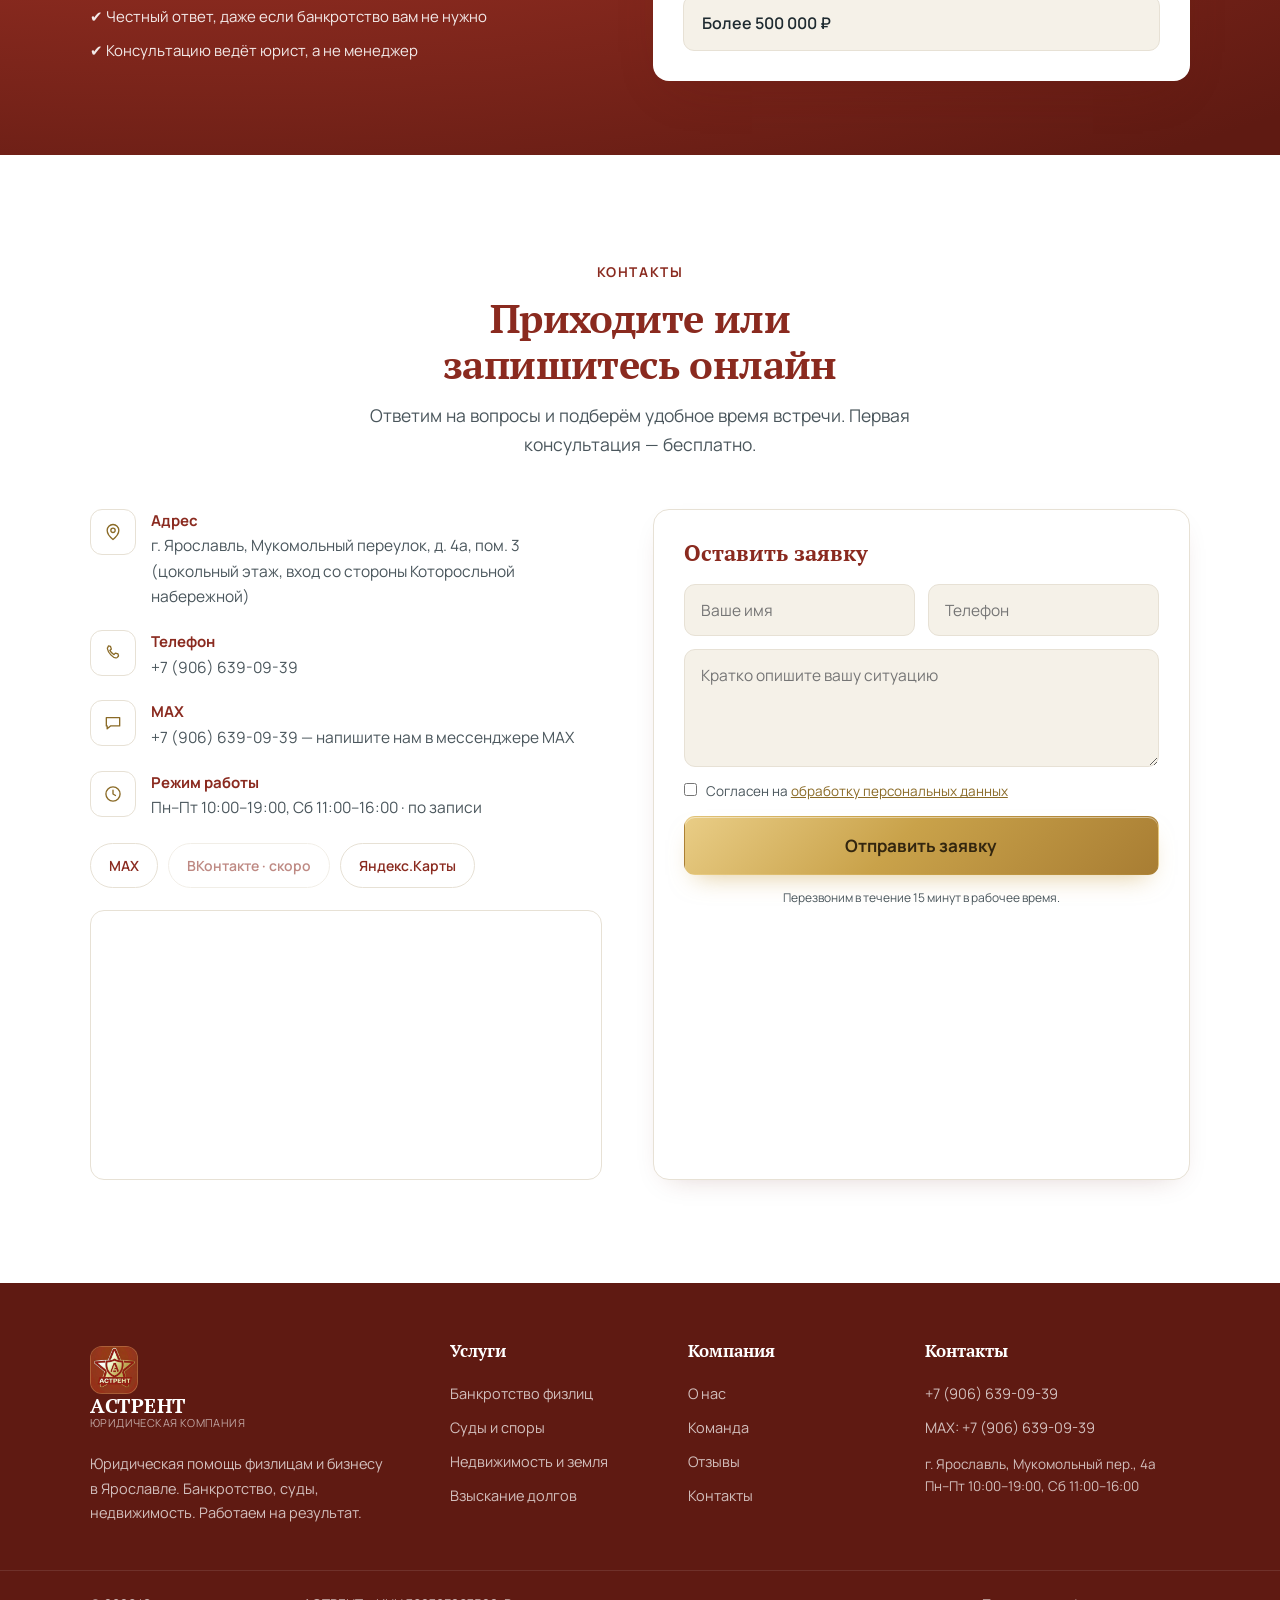
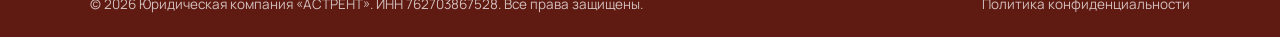
==== commit 900691bb: "Убрать сведения об адвокате и рейтинг" ====
--- a/astrent.html
+++ b/astrent.html
@@ -4,11 +4,11 @@
   <meta charset="UTF-8" />
   <meta name="viewport" content="width=device-width, initial-scale=1.0" />
   <title>АСТРЕНТ — Юридическая компания в Ярославле | Банкротство, суды, недвижимость</title>
-  <meta name="description" content="Юридическая компания «АСТРЕНТ», Ярославль, Мукомольный пер., 4а. Банкротство физлиц, суды, недвижимость и земля. Рейтинг 4,2 на Яндекс.Картах. Бесплатная консультация — звоните +7 (906) 639-09-39." />
-  <meta name="keywords" content="юрист Ярославль, адвокат Ярославль, банкротство физических лиц Ярославль, юридическая компания АСТРЕНТ, Мукомольный переулок 4а, Которосльная набережная, юрист по недвижимости, земельные споры" />
+  <meta name="description" content="Юридическая компания «АСТРЕНТ», Ярославль, Мукомольный пер., 4а. Банкротство физлиц, суды, недвижимость и земля. Бесплатная консультация — звоните +7 (906) 639-09-39." />
+  <meta name="keywords" content="юрист Ярославль, банкротство физических лиц Ярославль, юридическая компания АСТРЕНТ, Мукомольный переулок 4а, Которосльная набережная, юрист по недвижимости, земельные споры" />
 
   <meta property="og:title" content="АСТРЕНТ — Юридическая компания в Ярославле" />
-  <meta property="og:description" content="Банкротство, суды, недвижимость. Рейтинг 4,2 на Яндекс.Картах. Бесплатная консультация: +7 (906) 639-09-39." />
+  <meta property="og:description" content="Банкротство, суды, недвижимость. Бесплатная консультация: +7 (906) 639-09-39." />
   <meta property="og:type" content="website" />
   <meta property="og:locale" content="ru_RU" />
   <meta property="og:site_name" content="АСТРЕНТ" />
@@ -93,7 +93,6 @@
 /* ============ Топ-полоса ============ */
 .topbar{background:var(--navy-deep);color:rgba(255,255,255,.8);font-size:13.5px;}
 .topbar__inner{display:flex;justify-content:center;gap:28px;padding:9px 24px;flex-wrap:wrap;}
-.topbar__rating{color:var(--gold-soft);font-weight:600;}
 
 /* ============ Шапка ============ */
 .header{position:sticky;top:0;z-index:100;background:rgba(255,255,255,.93);backdrop-filter:saturate(180%) blur(12px);border-bottom:1px solid var(--line);transition:.3s;}
@@ -168,7 +167,7 @@
 
 /* ============ Статистика ============ */
 .stats{background:var(--navy);}
-.stats__grid{display:grid;grid-template-columns:repeat(4,1fr);gap:24px;padding:42px 24px;}
+.stats__grid{display:grid;grid-template-columns:repeat(3,1fr);gap:24px;padding:42px 24px;}
 .stat{text-align:center;color:#fff;position:relative;}
 .stat:not(:last-child)::after{content:"";position:absolute;right:-12px;top:18%;height:64%;width:1px;background:rgba(255,255,255,.14);}
 .stat__num{font-family:'PT Serif',serif;font-size:clamp(32px,4vw,44px);font-weight:700;color:var(--gold);}
@@ -235,7 +234,7 @@
 .step__text{color:var(--muted);font-size:14.5px;}
 
 /* ============ Команда ============ */
-.team{display:grid;grid-template-columns:repeat(3,1fr);gap:26px;}
+.team{display:grid;grid-template-columns:repeat(2,1fr);gap:26px;}
 .member{background:#fff;border:1px solid var(--line);border-radius:var(--radius);padding:34px 26px 28px;text-align:center;transition:.3s var(--ease);}
 .member:hover{transform:translateY(-5px);box-shadow:var(--shadow);border-color:transparent;}
 .member__ava{
@@ -352,7 +351,7 @@
   .hero__card{max-width:460px;}
   .cards{grid-template-columns:repeat(2,1fr);}
   .steps{grid-template-columns:repeat(2,1fr);}
-  .team{grid-template-columns:repeat(3,1fr);gap:18px;}
+  .team{grid-template-columns:repeat(2,1fr);gap:18px;}
   .about{grid-template-columns:1fr;}
   .footer__inner{grid-template-columns:1fr 1fr;}
 }
@@ -485,7 +484,7 @@
 .quiz__calc-row--total b{color:var(--gold-2);font-size:16px;}
 .quiz__calc-note{font-size:11.5px;color:var(--muted);margin-top:8px;line-height:1.5;}
 
-/* Команда с фото (Анатолий прислал фото руководителя и адвоката) */
+/* Команда с фото */
 .member{padding:0 0 24px;overflow:hidden;}
 .member__photo{width:100%;aspect-ratio:1/1;background:linear-gradient(140deg,var(--navy),var(--navy-2));background-size:cover;background-position:center 20%;}
 .member__photo--icon{display:grid;place-items:center;}
@@ -592,7 +591,7 @@
       { "@type": "Question", "name": "Реально ли списать долги через банкротство?", "acceptedAnswer": { "@type": "Answer", "text": "Да, при соблюдении условий закона. На бесплатной консультации проверим вашу ситуацию и скажем, подходит ли вам процедура." } },
       { "@type": "Question", "name": "Где находится офис?", "acceptedAnswer": { "@type": "Answer", "text": "В центре Ярославля — Мукомольный пер., д. 4а, пом. 3 (цокольный этаж, вход со стороны Которосльной набережной). Запись по телефону +7 (906) 639-09-39." } },
       { "@type": "Question", "name": "Гарантируете ли вы результат?", "acceptedAnswer": { "@type": "Answer", "text": "Закон запрещает гарантировать конкретное решение суда. Но мы гарантируем профессиональный подход, прозрачность и не берёмся за бесперспективное дело ради денег." } },
-      { "@type": "Question", "name": "Работаете с юрлицами и ИП?", "acceptedAnswer": { "@type": "Answer", "text": "Да. Сопровождаем бизнес: договоры, споры, банкротство юрлиц и ИП, защита по уголовным и административным делам. Возможно абонентское обслуживание." } },
+      { "@type": "Question", "name": "Работаете с юрлицами и ИП?", "acceptedAnswer": { "@type": "Answer", "text": "Да. Сопровождаем бизнес: договоры, судебные и административные споры, банкротство юрлиц и ИП. Возможно абонентское обслуживание." } },
       { "@type": "Question", "name": "Есть ли онлайн-консультация?", "acceptedAnswer": { "@type": "Answer", "text": "Да. Проконсультируем по телефону или в мессенджере, документы можно прислать в электронном виде." } },
       { "@type": "Question", "name": "Возможна ли рассрочка?", "acceptedAnswer": { "@type": "Answer", "text": "По ряду дел оплату можно разбить на части. Условия обсуждаются индивидуально на бесплатной консультации." } }
     ]
@@ -616,7 +615,6 @@
   <div class="topbar">
     <div class="container topbar__inner">
       <span class="topbar__item"><svg viewBox="0 0 24 24" aria-hidden="true"><path d="M12 21s7-5.6 7-11a7 7 0 1 0-14 0c0 5.4 7 11 7 11z"/><circle cx="12" cy="10" r="2.6"/></svg> Ярославль, Мукомольный пер., 4а</span>
-      <span class="topbar__item topbar__rating">★ 4,2 на Яндекс.Картах</span>
       <span class="topbar__item"><svg viewBox="0 0 24 24" aria-hidden="true"><circle cx="12" cy="12" r="8.5"/><path d="M12 7.5V12l3 1.8"/></svg> Пн–Пт 10:00–19:00, Сб 11:00–16:00</span>
     </div>
   </div>
@@ -663,7 +661,7 @@
           Юридическая помощь<br>семье и бизнесу
         </h1>
         <p class="hero__lead">
-          Помогаем семьям и бизнесу: банкротство, суды, недвижимость, наследство, арбитраж, защита от уголовного и административного преследования. Берёмся за дело, доводим до результата
+          Помогаем семьям и бизнесу: банкротство, суды, недвижимость, наследство, арбитраж и административные споры. Берёмся за дело, доводим до результата
           и говорим честно о перспективах ещё на первой встрече — бесплатно.
         </p>
 
@@ -675,7 +673,7 @@
         <ul class="hero__points">
           <li>✔ Первая консультация — бесплатно</li>
           <li>✔ Честная оценка перспектив дела</li>
-          <li>✔ Опытные адвокаты и юристы</li>
+          <li>✔ Юристы с практическим опытом</li>
         </ul>
       </div>
 
@@ -705,10 +703,6 @@
   <section class="stats">
     <div class="container stats__grid">
       <div class="stat reveal">
-        <span class="stat__num" data-count="4">0</span><span class="stat__plus">,2 ★</span>
-        <span class="stat__label">рейтинг на Яндекс.Картах</span>
-      </div>
-      <div class="stat reveal">
         <span class="stat__num" data-count="12">0</span><span class="stat__plus">+</span>
         <span class="stat__label">лет юридической практики</span>
       </div>
@@ -738,13 +732,6 @@
           <h3 class="card__title">Представительство в суде</h3>
           <p class="card__text">Возьмём вашу защиту на себя — от подготовки документов до выступления в заседании. Знаем порядки судов Ярославля и области и добиваемся результата за вас.</p>
           <a href="#lead" class="card__link">Оценить перспективы дела →</a>
-        </article>
-
-        <article class="card reveal">
-          <div class="card__icon"><svg viewBox="0 0 24 24" aria-hidden="true"><path d="M12 3l7 3v5c0 4.6-3 7.6-7 9-4-1.4-7-4.4-7-9V6z"/><path d="M9.2 12l2 2 3.6-4"/></svg></div>
-          <h3 class="card__title">Защита по уголовным и административным делам</h3>
-          <p class="card__text">Защищаем при уголовном и административном преследовании — от доследственной проверки до суда. Выстраиваем линию защиты и отстаиваем ваши права на каждом этапе.</p>
-          <a href="#lead" class="card__link">Получить защиту →</a>
         </article>
 
         <article class="card reveal">
@@ -798,9 +785,9 @@
           <span class="about__quote" aria-hidden="true">“</span>
           <p class="about__promise">Берёмся за дело только тогда, когда видим реальную перспективу — и говорим вам правду уже на первой встрече.</p>
           <ul class="about__facts">
-            <li><b>76/822</b><span>адвокат в реестре АП Ярославской обл.</span></li>
-            <li><b>25 лет</b><span>опыта в правоохранительных органах</span></li>
+            <li><b>13 лет</b><span>стаж руководителя в правоохранительных органах</span></li>
             <li><b>20+ лет</b><span>общий юридический стаж руководителя</span></li>
+            <li><b>6</b><span>направлений юридической помощи</span></li>
           </ul>
           <span class="about__sign">— команда «АСТРЕНТ» · Ярославль</span>
         </div>
@@ -808,7 +795,7 @@
       <div class="about__content reveal">
         <span class="section__kicker">О компании</span>
         <h2 class="section__title">Почему выбирают «АСТРЕНТ»</h2>
-        <p class="section__sub">Мы — практикующие юристы и адвокаты в самом центре Ярославля, на Мукомольном переулке, 4а. Беремся за дело, только когда видим реальную перспективу, и говорим клиенту правду с первой встречи.</p>
+        <p class="section__sub">Мы — практикующие юристы в самом центре Ярославля, на Мукомольном переулке, 4а. Беремся за дело, только когда видим реальную перспективу, и говорим клиенту правду с первой встречи.</p>
 
         <ul class="features">
           <li class="feature">
@@ -821,8 +808,8 @@
           <li class="feature">
             <span class="feature__icon"><svg viewBox="0 0 24 24" aria-hidden="true"><path d="M12 3l7 3v5c0 4-3 7-7 8-4-1-7-4-7-8V6z"/><path d="M9 12l2 2 4-4"/></svg></span>
             <div>
-              <h4>Адвокаты с опытом</h4>
-              <p>Защиту ведут практикующие адвокаты, знающие ярославские суды изнутри.</p>
+              <h4>Практический опыт</h4>
+              <p>Юристы знают специфику ярославских судов и выстраивают понятную стратегию по делу.</p>
             </div>
           </li>
           <li class="feature">
@@ -896,17 +883,6 @@
             <p class="member__role">Руководитель компании · практикующий юрист-консультант</p>
             <p class="member__desc">Консультирует по вопросам гражданского и административного права. Разрабатывает стратегию и план работы по делу, ведёт сложные дела и отвечает за итоговый результат. Высшее юридическое образование (ВИПЭ МЮ&nbsp;РФ, 2003&nbsp;г.). Стаж работы в правоохранительных органах — 13 лет, общий юридический стаж — более 20 лет.</p>
             <ul class="member__tags"><li>Консультации</li><li>Стратегия</li><li>Контроль дел</li><li>Документы</li><li>Суды</li><li>Арбитраж</li></ul>
-          </figcaption>
-        </figure>
-
-        <figure class="member reveal">
-          <div class="member__photo"><img src="images/advocate.jpg?v=2" alt="Комаров Дмитрий Евгеньевич — адвокат" loading="lazy" onerror="this.remove()"><span class="member__ph">ДК</span></div>
-          <figcaption>
-            <h3 class="member__name">Комаров Дмитрий Евгеньевич</h3>
-            <p class="member__role">Партнёр компании · адвокат</p>
-            <p class="member__desc">Защита обвиняемых в преступлениях и административных правонарушениях, по сложным делам на всех стадиях уголовного и административного производства. Высшее юридическое образование (ЯрГУ им. П.&nbsp;Г.&nbsp;Демидова), 25 лет в правоохранительных и надзорных органах; с 2012 — Следственный комитет РФ по Ярославской области.</p>
-            <ul class="member__tags"><li>Защита</li><li>Следствие</li><li>Суды</li><li>Обжалование приговоров</li></ul>
-            <a class="member__verify" href="https://apyo.fparf.ru/about/lawyers/komarov-dmitriy-evgenevich/" target="_blank" rel="noopener">Адвокат в реестре АП ЯО · № 76/822 ✓ проверить</a>
           </figcaption>
         </figure>
 
